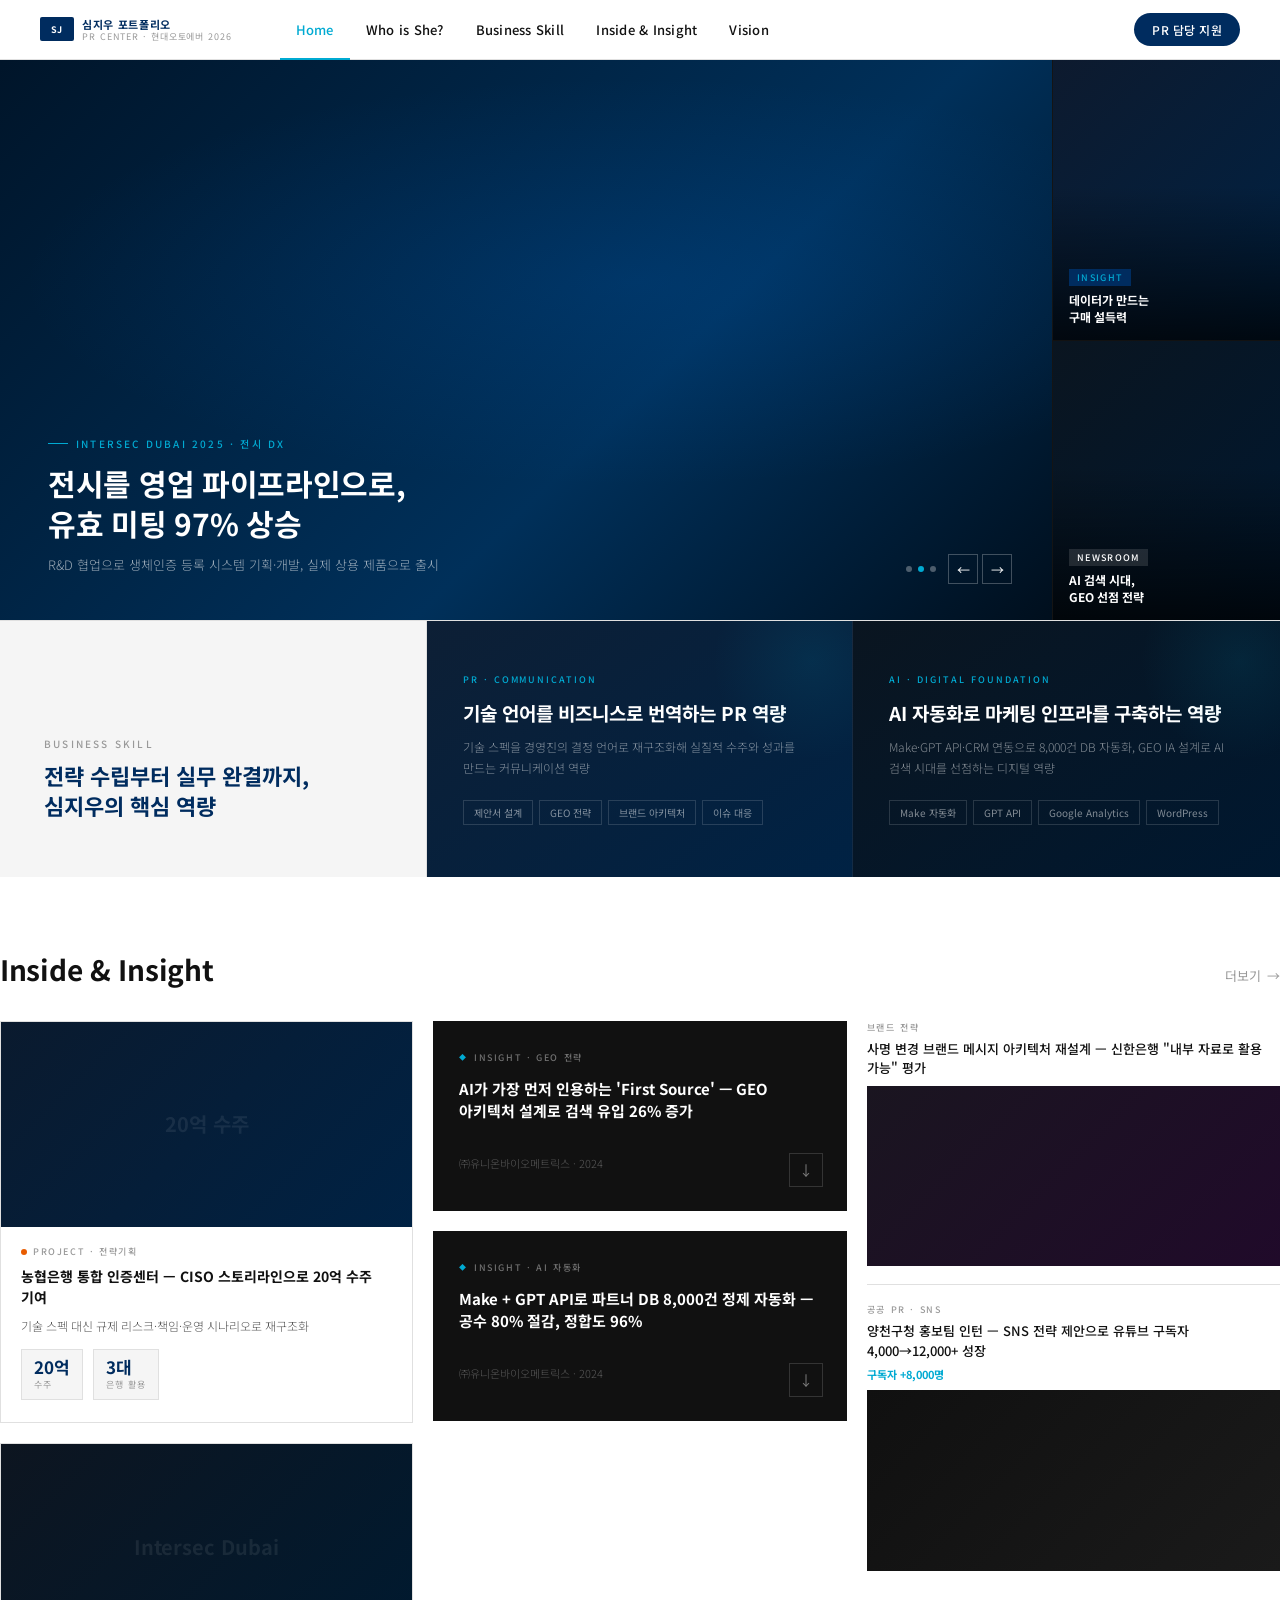
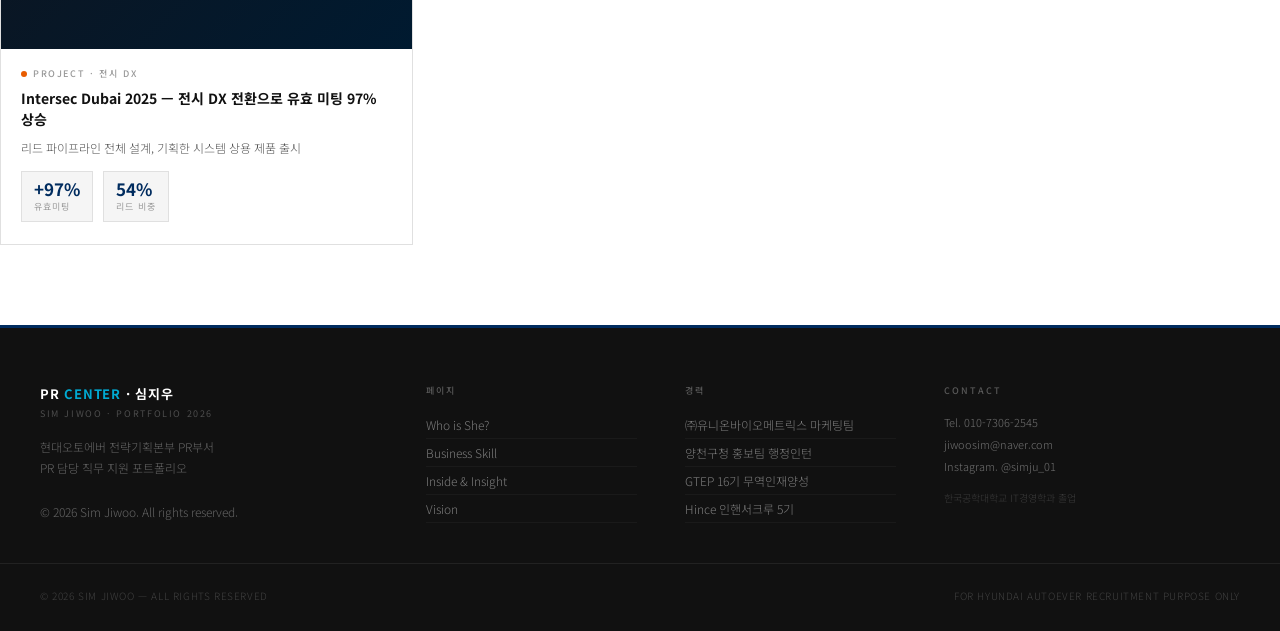
==== index.html @ a20c5352 "Add files via upload" ====
<!DOCTYPE html>
<html lang="ko">
<head>
<meta charset="UTF-8">
<meta name="viewport" content="width=device-width, initial-scale=1.0">
<title>심지우 · PR CENTER · 현대오토에버 2026</title>
<link href="https://fonts.googleapis.com/css2?family=Noto+Sans+KR:wght@300;400;500;700&display=swap" rel="stylesheet">
<link rel="stylesheet" href="css/style.css">
<link rel="stylesheet" href="css/home.css">
<link rel="stylesheet" href="css/insight.css">
<link rel="stylesheet" href="css/pages.css">
</head>
<body>

<!-- ═══════════ GNB ═══════════ -->
<header class="gnb">
  <div class="gnb-wrap">
    <div class="gnb-logo" onclick="showPage('home')">
      <div class="gnb-logo-icon"><span>SJ</span></div>
      <div class="gnb-logo-text">심지우 포트폴리오 <small>PR CENTER · 현대오토에버 2026</small></div>
    </div>
    <ul class="gnb-menu">
      <li><a href="#" id="nav-home"    onclick="showPage('home');return false;"    class="active">Home</a></li>
      <li><a href="#" id="nav-who"     onclick="showPage('who');return false;"              >Who is She?</a></li>
      <li><a href="#" id="nav-skill"   onclick="showPage('skill');return false;"            >Business Skill</a></li>
      <li><a href="#" id="nav-insight" onclick="showPage('insight');return false;"          >Inside &amp; Insight</a></li>
      <li><a href="#" id="nav-vision"  onclick="showPage('vision');return false;"           >Vision</a></li>
    </ul>
    <div class="gnb-right">
      <span class="gnb-cta">PR 담당 지원</span>
    </div>
  </div>
</header>


<!-- ═══════════════════════════════════════════
     HOME PAGE
═══════════════════════════════════════════ -->
<div id="page-home" class="page active">

  <!-- 히어로 KV -->
  <div class="hero-grid">
    <!-- 슬라이드 -->
    <div class="hero-main">
      <div class="hero-slide active" id="slide-0">
        <div class="hs-bg hs-bg-1"></div>
        <div class="hs-content">
          <p class="hs-tag">Featured · 농협은행 20억 수주</p>
          <h2 class="hs-title">기술을 'CISO 리스크'로<br>번역해 20억 수주를 이끌다</h2>
          <p class="hs-desc">규제 리스크 → 책임 주체 → 운영 시나리오 → 통합 아키텍처. 3개사 경쟁 PT에서 최종 선정</p>
        </div>
      </div>
      <div class="hero-slide" id="slide-1">
        <div class="hs-bg hs-bg-2"></div>
        <div class="hs-content">
          <p class="hs-tag">Intersec Dubai 2025 · 전시 DX</p>
          <h2 class="hs-title">전시를 영업 파이프라인으로,<br>유효 미팅 97% 상승</h2>
          <p class="hs-desc">R&amp;D 협업으로 생체인증 등록 시스템 기획·개발, 실제 상용 제품으로 출시</p>
        </div>
      </div>
      <div class="hero-slide" id="slide-2">
        <div class="hs-bg hs-bg-3"></div>
        <div class="hs-content">
          <p class="hs-tag">GEO 전략 · AI 검색 최적화</p>
          <h2 class="hs-title">AI가 가장 먼저 인용하는<br>콘텐츠 전략가</h2>
          <p class="hs-desc">GEO 선제 도입으로 검색 유입 26%↑, GPT·Gemini·Google AI에서 우선 인용 기반 확보</p>
        </div>
      </div>
      <div class="hs-nav">
        <div class="hs-dots">
          <div class="hs-dot on"  onclick="goSlide(0)"></div>
          <div class="hs-dot"     onclick="goSlide(1)"></div>
          <div class="hs-dot"     onclick="goSlide(2)"></div>
        </div>
        <div class="hs-arrows">
          <div class="hs-arr" onclick="prevSlide()">&#8592;</div>
          <div class="hs-arr" onclick="nextSlide()">&#8594;</div>
        </div>
      </div>
    </div>
    <!-- 우측 썸네일 -->
    <div class="hero-side">
      <div class="hs-thumb" onclick="showPage('insight')">
        <div class="hs-thumb-bg thumb-bg-1"></div>
        <div class="hs-thumb-overlay"></div>
        <div class="hs-thumb-content">
          <span class="hs-thumb-badge insight">INSIGHT</span>
          <p class="hs-thumb-title">데이터가 만드는<br>구매 설득력</p>
        </div>
      </div>
      <div class="hs-thumb" onclick="showPage('insight')">
        <div class="hs-thumb-bg thumb-bg-2"></div>
        <div class="hs-thumb-overlay"></div>
        <div class="hs-thumb-content">
          <span class="hs-thumb-badge news">NEWSROOM</span>
          <p class="hs-thumb-title">AI 검색 시대,<br>GEO 선점 전략</p>
        </div>
      </div>
    </div>
  </div>

  <!-- Business Skill 카드 -->
  <div class="biz-section reveal">
    <div class="biz-empty">
      <p class="biz-empty-label">Business Skill</p>
      <h3 class="biz-empty-title">전략 수립부터 실무 완결까지,<br>심지우의 핵심 역량</h3>
    </div>
    <div class="biz-card biz-card-1" onclick="showPage('skill')">
      <p class="biz-card-badge">PR · Communication</p>
      <h3 class="biz-card-title">기술 언어를 비즈니스로 번역하는 PR 역량</h3>
      <p class="biz-card-desc">기술 스펙을 경영진의 결정 언어로 재구조화해 실질적 수주와 성과를 만드는 커뮤니케이션 역량</p>
      <div class="biz-tags">
        <span class="biz-tag">제안서 설계</span>
        <span class="biz-tag">GEO 전략</span>
        <span class="biz-tag">브랜드 아키텍처</span>
        <span class="biz-tag">이슈 대응</span>
      </div>
    </div>
    <div class="biz-card biz-card-2" onclick="showPage('skill')">
      <p class="biz-card-badge">AI · Digital Foundation</p>
      <h3 class="biz-card-title">AI 자동화로 마케팅 인프라를 구축하는 역량</h3>
      <p class="biz-card-desc">Make·GPT API·CRM 연동으로 8,000건 DB 자동화, GEO IA 설계로 AI 검색 시대를 선점하는 디지털 역량</p>
      <div class="biz-tags">
        <span class="biz-tag">Make 자동화</span>
        <span class="biz-tag">GPT API</span>
        <span class="biz-tag">Google Analytics</span>
        <span class="biz-tag">WordPress</span>
      </div>
    </div>
  </div>

  <!-- Inside & Insight 미리보기 -->
  <div class="home-insight inner">
    <div class="home-insight-hd reveal">
      <h2 class="home-insight-title">Inside &amp; Insight</h2>
      <span class="home-insight-more" onclick="showPage('insight')">더보기</span>
    </div>
    <div class="home-ig-grid reveal">
      <div class="ig-col">
        <div class="ig-card" onclick="showPage('insight')">
          <div class="ig-card-thumb"><div class="ig-thumb-bg thumb-20b"><div class="ig-thumb-inner"><span class="ig-thumb-label">20억 수주</span></div></div></div>
          <div class="ig-card-body">
            <p class="ig-badge"><span class="ig-badge-dot project"></span>Project · 전략기획</p>
            <h3 class="ig-title">농협은행 통합 인증센터 — CISO 스토리라인으로 20억 수주 기여</h3>
            <p class="ig-desc">기술 스펙 대신 규제 리스크·책임·운영 시나리오로 재구조화</p>
            <div class="ig-result">
              <div class="ig-result-item"><div class="ig-result-num">20억</div><div class="ig-result-label">수주</div></div>
              <div class="ig-result-item"><div class="ig-result-num">3대</div><div class="ig-result-label">은행 활용</div></div>
            </div>
          </div>
        </div>
        <div class="ig-card" onclick="showPage('insight')">
          <div class="ig-card-thumb"><div class="ig-thumb-bg thumb-intersec"><div class="ig-thumb-inner"><span class="ig-thumb-label">Intersec Dubai</span></div></div></div>
          <div class="ig-card-body">
            <p class="ig-badge"><span class="ig-badge-dot project"></span>Project · 전시 DX</p>
            <h3 class="ig-title">Intersec Dubai 2025 — 전시 DX 전환으로 유효 미팅 97% 상승</h3>
            <p class="ig-desc">리드 파이프라인 전체 설계, 기획한 시스템 상용 제품 출시</p>
            <div class="ig-result">
              <div class="ig-result-item"><div class="ig-result-num">+97%</div><div class="ig-result-label">유효미팅</div></div>
              <div class="ig-result-item"><div class="ig-result-num">54%</div><div class="ig-result-label">리드 비중</div></div>
            </div>
          </div>
        </div>
      </div>
      <div class="ig-col">
        <div class="ig-dark-card" onclick="showPage('insight')">
          <div class="ig-dark-badge">Insight · GEO 전략</div>
          <h3 class="ig-dark-title">AI가 가장 먼저 인용하는 'First Source' — GEO 아키텍처 설계로 검색 유입 26% 증가</h3>
          <p class="ig-dark-meta">㈜유니온바이오메트릭스 · 2024</p>
          <div class="ig-dark-arrow">↓</div>
        </div>
        <div class="ig-dark-card" onclick="showPage('insight')">
          <div class="ig-dark-badge">Insight · AI 자동화</div>
          <h3 class="ig-dark-title">Make + GPT API로 파트너 DB 8,000건 정제 자동화 — 공수 80% 절감, 정합도 96%</h3>
          <p class="ig-dark-meta">㈜유니온바이오메트릭스 · 2024</p>
          <div class="ig-dark-arrow">↓</div>
        </div>
      </div>
      <div>
        <div class="ig-news-list">
          <div class="ig-news-item" onclick="showPage('insight')">
            <p class="ig-news-badge">브랜드 전략</p>
            <h3 class="ig-news-title">사명 변경 브랜드 메시지 아키텍처 재설계 — 신한은행 "내부 자료로 활용 가능" 평가</h3>
            <div class="ig-news-img"><div class="ig-news-img-bg thumb-brand" style="height:100%;"></div></div>
          </div>
          <div class="ig-news-item" onclick="showPage('insight')">
            <p class="ig-news-badge">공공 PR · SNS</p>
            <h3 class="ig-news-title">양천구청 홍보팀 인턴 — SNS 전략 제안으로 유튜브 구독자 4,000→12,000+ 성장</h3>
            <p class="news-stat">구독자 +8,000명</p>
            <div class="ig-news-img"><div class="ig-news-img-bg news-thumb-dark" style="height:100%;"></div></div>
          </div>
        </div>
      </div>
    </div>
  </div>

  <!-- Footer -->
  <footer class="footer">
    <div class="footer-grid">
      <div>
        <div class="ft-logo">PR <span>CENTER</span> · 심지우</div>
        <div class="ft-sub">Sim Jiwoo · Portfolio 2026</div>
        <div class="ft-desc">현대오토에버 전략기획본부 PR부서<br>PR 담당 직무 지원 포트폴리오<br><br>© 2026 Sim Jiwoo. All rights reserved.</div>
      </div>
      <div>
        <p class="ft-col-title">페이지</p>
        <a class="ft-link" href="#" onclick="showPage('who');return false;">Who is She?</a>
        <a class="ft-link" href="#" onclick="showPage('skill');return false;">Business Skill</a>
        <a class="ft-link" href="#" onclick="showPage('insight');return false;">Inside &amp; Insight</a>
        <a class="ft-link" href="#" onclick="showPage('vision');return false;">Vision</a>
      </div>
      <div>
        <p class="ft-col-title">경력</p>
        <span class="ft-link">㈜유니온바이오메트릭스 마케팅팀</span>
        <span class="ft-link">양천구청 홍보팀 행정인턴</span>
        <span class="ft-link">GTEP 16기 무역인재양성</span>
        <span class="ft-link">Hince 인핸서크루 5기</span>
      </div>
      <div>
        <p class="ft-col-title">Contact</p>
        <div class="ft-contact-row">Tel. 010-7306-2545</div>
        <div class="ft-contact-row">jiwoosim@naver.com</div>
        <div class="ft-contact-row">Instagram. @simju_01</div>
        <div class="ft-contact-row" style="margin-top:10px; color:rgba(255,255,255,.18); font-size:10px;">한국공학대학교 IT경영학과 졸업</div>
      </div>
    </div>
    <div class="footer-copy">
      <span>© 2026 SIM JIWOO — ALL RIGHTS RESERVED</span>
      <span>FOR HYUNDAI AUTOEVER RECRUITMENT PURPOSE ONLY</span>
    </div>
  </footer>
</div><!-- /page-home -->


<!-- ═══════════════════════════════════════════
     WHO IS SHE?
═══════════════════════════════════════════ -->
<div id="page-who" class="page">
  <div class="who-hero">
    <div class="who-hero-inner">
      <div class="reveal">
        <p class="who-label">Who is She?</p>
        <h1 class="who-title">기술을 <em>신뢰</em>로,<br>신뢰를 <em>성과</em>로.</h1>
        <p class="who-desc">기술을 '비즈니스'로 번역하는 전략형 B2B 마케터. 농협은행 통합 인증센터 20억 수주에 기여하고, GEO 전략으로 AI 검색 유입을 26% 끌어올린 심지우입니다.</p>
        <div class="who-stats">
          <div class="who-stat"><div class="who-stat-num">20<sub>억</sub></div><div class="who-stat-label">수주 기여</div></div>
          <div class="who-stat"><div class="who-stat-num">97<sub>%</sub></div><div class="who-stat-label">유효미팅 증가</div></div>
          <div class="who-stat"><div class="who-stat-num">26<sub>%</sub></div><div class="who-stat-label">AI 검색유입</div></div>
          <div class="who-stat"><div class="who-stat-num">2<sub>년+</sub></div><div class="who-stat-label">B2B 실무</div></div>
        </div>
      </div>
      <div class="reveal reveal-d2">
        <div class="who-profile">
          <div class="who-profile-head">Contact &amp; Profile</div>
          <div class="who-profile-row"><span class="who-profile-key">이름</span><span class="who-profile-val">심지우 Sim Jiwoo<small>2001.06.27</small></span></div>
          <div class="who-profile-row"><span class="who-profile-key">Email</span><span class="who-profile-val">jiwoosim@naver.com</span></div>
          <div class="who-profile-row"><span class="who-profile-key">Phone</span><span class="who-profile-val">010-7306-2545</span></div>
          <div class="who-profile-row"><span class="who-profile-key">Location</span><span class="who-profile-val">서울 송파구</span></div>
          <div class="who-profile-row"><span class="who-profile-key">학력</span><span class="who-profile-val">한국공학대학교 IT경영학과<small>복수전공 이커머스 · 2024.02 졸업</small></span></div>
          <div class="who-profile-row"><span class="who-profile-key">경력</span><span class="who-profile-val">㈜유니온바이오메트릭스 마케팅팀<small>2023.09 ~ 현재 · 총 2년 2개월</small></span></div>
          <div class="who-profile-row"><span class="who-profile-key">어학</span><span class="who-profile-val">OPic IH (영어)</span></div>
          <div class="who-profile-row"><span class="who-profile-key">SNS</span><span class="who-profile-val">Instagram @simju_01</span></div>
        </div>
      </div>
    </div>
  </div>
  <div class="who-body">
    <div class="who-body-grid">
      <div class="reveal">
        <p class="who-section-label">지원 동기</p>
        <h2 class="who-section-title">20억 수주를 이끈 기술 번역가,<br>현대오토에버의 기술 신뢰를 설계하겠습니다</h2>
        <blockquote class="who-quote">"PR은 단순히 정보를 알리는 창구를 넘어, 데이터와 사실을 전략적으로 배열해 의사결정의 확신을 만드는 역할입니다."</blockquote>
        <p class="who-section-body">현대오토에버는 IT 서비스 기업을 넘어 SDV 전환과 '피지컬 AI' 시대를 주도하는 모빌리티 소프트웨어의 중추입니다. 저는 보안·SI 분야에서 기술을 경영진의 언어로 재구조화해 실질적 수주와 성장을 만들어왔습니다.</p>
        <p class="who-section-body">농협은행 통합 인증센터 제안 시 기술 스펙 나열 대신 'CISO 책임 하 통합 거버넌스' 관점으로 스토리라인을 재설계해 20억 원 규모 수주에 기여한 경험을 바탕으로, 현대오토에버의 기술 가치를 시장의 신뢰로 연결하는 PR 담당자가 되겠습니다.</p>
      </div>
      <div class="reveal reveal-d2">
        <p class="who-section-label">핵심 역량 · 성장 스토리</p>
        <h2 class="who-section-title">문제 발견과 돌파를 통해<br>기술 가치를 증명해 온 성장</h2>
        <p class="who-section-body">저의 성장 과정은 주어진 역할에 머무르기보다, 기술이 제대로 평가받지 못하는 구조적 문제를 발견하고 이를 비즈니스 성과로 전환해 온 과정이었습니다.</p>
        <p class="who-section-body">세계 최대 보안 전시회 Intersec Dubai 2025에서 "장비가 아닌 엔드투엔드 보안 운영 경험을 보여줘야 한다"는 문제의식으로 전시 기획 총괄을 자원했습니다. 방문객 등록→체험→상담→사후 마케팅이 하나로 연결되는 구조를 기획하며, 기획한 시스템이 실제 제품으로 출시되는 경험을 했습니다.</p>
        <p class="who-section-body">마케팅 메시지를 설계할 때도 기능 요약에 머무르지 않고, 제도적 배경·리스크 구조·기술 원리까지 파고들어 설득 가능한 스토리를 만드는 '과몰입형 워커홀릭'입니다.</p>
      </div>
    </div>
  </div>
  <footer class="footer">
    <div class="footer-grid">
      <div><div class="ft-logo">PR <span>CENTER</span> · 심지우</div><div class="ft-sub">Sim Jiwoo · 2026</div><div class="ft-desc">© 2026 Sim Jiwoo. All rights reserved.</div></div>
      <div><p class="ft-col-title">페이지</p><a class="ft-link" href="#" onclick="showPage('home');return false;">Home</a><a class="ft-link" href="#" onclick="showPage('skill');return false;">Business Skill</a><a class="ft-link" href="#" onclick="showPage('insight');return false;">Inside &amp; Insight</a><a class="ft-link" href="#" onclick="showPage('vision');return false;">Vision</a></div>
      <div><p class="ft-col-title">Contact</p><span class="ft-link">jiwoosim@naver.com</span><span class="ft-link">010-7306-2545</span></div>
      <div><p class="ft-col-title">Apply</p><div class="ft-contact-row">현대오토에버 전략기획본부 PR부서</div></div>
    </div>
    <div class="footer-copy"><span>© 2026 SIM JIWOO</span><span>FOR HYUNDAI AUTOEVER RECRUITMENT ONLY</span></div>
  </footer>
</div>


<!-- ═══════════════════════════════════════════
     BUSINESS SKILL
═══════════════════════════════════════════ -->
<div id="page-skill" class="page">
  <div class="skill-page">
    <div class="skill-page-hd reveal">
      <p class="sec-label">Business Skill</p>
      <h1 class="sec-title">전략 수립부터 실무 완결까지<br>심지우의 핵심 역량</h1>
      <p class="sec-desc">기술을 비즈니스로 번역하고, AI로 인프라를 자동화하며, 데이터로 성과를 증명합니다.</p>
    </div>
    <div class="skill-cards reveal">
      <div class="skill-card">
        <div class="sc-num">01</div>
        <p class="sc-label">Strategic Communication</p>
        <h3 class="sc-title">기술 언어를<br>비즈니스로 번역하는 역량</h3>
        <p class="sc-body">기술 스펙 나열이 아닌, 고객의 리스크·책임·운영 언어로 재구조화해 의사결정자의 확신을 끌어내는 역량. 농협은행 CISO 거버넌스 스토리라인 설계로 20억 수주 기여.</p>
        <div class="sc-tags"><span class="sc-tag">제안서 설계</span><span class="sc-tag">스토리라인</span><span class="sc-tag">B2B 리스크 커뮤니케이션</span></div>
      </div>
      <div class="skill-card">
        <div class="sc-num">02</div>
        <p class="sc-label">GEO · Digital PR</p>
        <h3 class="sc-title">AI 검색 시대를<br>선점하는 GEO 전략 역량</h3>
        <p class="sc-body">생성형 AI 검색 환경 전환에 주목해 GEO 전략 선제 도입. IA 설계·콘텐츠 퍼널 운영으로 GPT·Gemini에서 자사 솔루션 우선 인용 기반 확보. GA4 검색 유입 26%↑.</p>
        <div class="sc-tags"><span class="sc-tag">GEO 전략</span><span class="sc-tag">IA 설계</span><span class="sc-tag">콘텐츠 퍼널</span><span class="sc-tag">WordPress</span></div>
      </div>
      <div class="skill-card">
        <div class="sc-num">03</div>
        <p class="sc-label">Brand Architecture</p>
        <h3 class="sc-title">브랜드 메시지<br>아키텍처 설계 역량</h3>
        <p class="sc-body">사명 변경 시 '제품 공급자'에서 '통합 보안 플랫폼 기업'으로 브랜드 재정의. 영업·전시·파트너·온보딩 공통 메시지 템플릿 표준화. 신한은행 "내부 설명 자료로 활용 가능" 평가.</p>
        <div class="sc-tags"><span class="sc-tag">브랜드 아키텍처</span><span class="sc-tag">포지셔닝</span><span class="sc-tag">메시지 표준화</span></div>
      </div>
      <div class="skill-card">
        <div class="sc-num">04</div>
        <p class="sc-label">AI · Marketing Automation</p>
        <h3 class="sc-title">AI 자동화로<br>마케팅 인프라를 구축하는 역량</h3>
        <p class="sc-body">Make + ChatGPT API + CRM 연동 파이프라인 구축. 8,000건 파트너 DB를 7단계 자동화 로직으로 정제해 공수 80% 절감, 데이터 정합도 96% 달성.</p>
        <div class="sc-tags"><span class="sc-tag">Make 자동화</span><span class="sc-tag">GPT API</span><span class="sc-tag">CRM 연동</span></div>
      </div>
    </div>
    <div class="skill-bars-section reveal">
      <div>
        <div class="sb-group">
          <p class="sb-group-title">PR · Communication Skills</p>
          <div class="sb-row"><span class="sb-name">기술 언어 → 비즈니스 번역</span><div class="sb-bar-wrap"><div class="sb-bar" style="width:95%"></div></div><span class="sb-lvl">●●●</span></div>
          <div class="sb-row"><span class="sb-name">제안서·스토리라인 설계</span><div class="sb-bar-wrap"><div class="sb-bar" style="width:93%"></div></div><span class="sb-lvl">●●●</span></div>
          <div class="sb-row"><span class="sb-name">GEO / 디지털 PR 전략</span><div class="sb-bar-wrap"><div class="sb-bar" style="width:90%"></div></div><span class="sb-lvl">●●●</span></div>
          <div class="sb-row"><span class="sb-name">브랜드 메시지 아키텍처</span><div class="sb-bar-wrap"><div class="sb-bar" style="width:88%"></div></div><span class="sb-lvl">●●●</span></div>
          <div class="sb-row"><span class="sb-name">전시 기획 / DX 설계</span><div class="sb-bar-wrap"><div class="sb-bar" style="width:85%"></div></div><span class="sb-lvl">●●●</span></div>
          <div class="sb-row"><span class="sb-name">이슈 모니터링·리포팅</span><div class="sb-bar-wrap"><div class="sb-bar" style="width:87%"></div></div><span class="sb-lvl">●●●</span></div>
          <div class="sb-row"><span class="sb-name">영문 커뮤니케이션 (OPic IH)</span><div class="sb-bar-wrap"><div class="sb-bar" style="width:75%"></div></div><span class="sb-lvl">IH</span></div>
        </div>
        <div class="sb-group">
          <p class="sb-group-title">AI & Digital Tools</p>
          <div class="sb-row"><span class="sb-name">생성형 AI (GPT·Gemini)</span><div class="sb-bar-wrap"><div class="sb-bar" style="width:95%"></div></div><span class="sb-lvl">실무</span></div>
          <div class="sb-row"><span class="sb-name">Make 자동화 파이프라인</span><div class="sb-bar-wrap"><div class="sb-bar" style="width:80%"></div></div><span class="sb-lvl">실무</span></div>
          <div class="sb-row"><span class="sb-name">Google Analytics (GAIQ)</span><div class="sb-bar-wrap"><div class="sb-bar" style="width:82%"></div></div><span class="sb-lvl">자격증</span></div>
        </div>
      </div>
      <div>
        <div class="sb-group">
          <p class="sb-group-title">Tools & Platforms</p>
          <div class="tools-grid">
            <span class="tool-tag hl">ChatGPT / Gemini</span><span class="tool-tag hl">Google Analytics</span><span class="tool-tag hl">Make</span><span class="tool-tag">WordPress</span><span class="tool-tag">Adobe Ps/Ai/Pr</span><span class="tool-tag">Figma</span><span class="tool-tag">MS PowerPoint</span><span class="tool-tag">HTML5 / JS</span><span class="tool-tag">Capcut</span><span class="tool-tag">MySQL</span><span class="tool-tag">Photoroom</span><span class="tool-tag">LinkedIn</span>
          </div>
        </div>
        <div class="sb-group" style="margin-top:28px;">
          <p class="sb-group-title">Certificate & Education</p>
          <div class="cert-list-light">
            <div class="cert-row-light"><span class="cert-idx">01</span><span class="cert-nm">GAIQ — Google Analytics Individual Qualification</span><span class="cert-yr">2025.12</span></div>
            <div class="cert-row-light"><span class="cert-idx">02</span><span class="cert-nm">OPic IH (영어)</span><span class="cert-yr">2025.12</span></div>
            <div class="cert-row-light"><span class="cert-idx">03</span><span class="cert-nm">한국공학대학교 IT경영학과 학사</span><span class="cert-yr">2024.02</span></div>
            <div class="cert-row-light"><span class="cert-idx">04</span><span class="cert-nm">GTEP 16기 무역인재양성 수료</span><span class="cert-yr">2022-23</span></div>
            <div class="cert-row-light"><span class="cert-idx">05</span><span class="cert-nm">Hince 인핸서크루 5기 공식 서포터즈</span><span class="cert-yr">2026~</span></div>
            <div class="cert-row-light"><span class="cert-idx">06</span><span class="cert-nm">2종 보통 운전면허</span><span class="cert-yr">2023</span></div>
          </div>
        </div>
      </div>
    </div>
  </div>
  <footer class="footer">
    <div class="footer-grid">
      <div><div class="ft-logo">PR <span>CENTER</span> · 심지우</div><div class="ft-sub">Sim Jiwoo · 2026</div><div class="ft-desc">© 2026 Sim Jiwoo. All rights reserved.</div></div>
      <div><p class="ft-col-title">페이지</p><a class="ft-link" href="#" onclick="showPage('home');return false;">Home</a><a class="ft-link" href="#" onclick="showPage('who');return false;">Who is She?</a><a class="ft-link" href="#" onclick="showPage('insight');return false;">Inside &amp; Insight</a><a class="ft-link" href="#" onclick="showPage('vision');return false;">Vision</a></div>
      <div><p class="ft-col-title">Contact</p><span class="ft-link">jiwoosim@naver.com</span><span class="ft-link">010-7306-2545</span></div>
      <div><p class="ft-col-title">Apply</p><div class="ft-contact-row">현대오토에버 전략기획본부 PR부서</div></div>
    </div>
    <div class="footer-copy"><span>© 2026 SIM JIWOO</span><span>FOR HYUNDAI AUTOEVER RECRUITMENT ONLY</span></div>
  </footer>
</div>


<!-- ═══════════════════════════════════════════
     INSIDE & INSIGHT — PR 센터 스타일
═══════════════════════════════════════════ -->
<div id="page-insight" class="page">
  <!-- PR 센터 히어로 (첨부 이미지와 동일) -->
  <div class="pr-hero">
    <div class="pr-hero-inner">
      <h1 class="pr-hero-title">Inside &amp; Insight</h1>
    </div>
  </div>

  <!-- 탭 네비게이션 (뉴스/블로그/뉴스레터구독/인사이트 구조) -->
  <div class="pr-tabs">
    <div class="pr-tabs-inner">
      <div class="pr-tab active"    id="pr-tab-전체"   onclick="switchInsightTab('전체')">전체</div>
      <div class="pr-tab"           id="pr-tab-수주"   onclick="switchInsightTab('수주')">수주·제안</div>
      <div class="pr-tab"           id="pr-tab-전시"   onclick="switchInsightTab('전시')">전시·DX</div>
      <div class="pr-tab"           id="pr-tab-디지털" onclick="switchInsightTab('디지털')">디지털PR·GEO</div>
      <div class="pr-tab"           id="pr-tab-자동화" onclick="switchInsightTab('자동화')">AI·자동화</div>
      <div class="pr-tab"           id="pr-tab-브랜드" onclick="switchInsightTab('브랜드')">브랜드</div>
    </div>
  </div>

  <!-- 필터 바 -->
  <div class="pr-filter">
    <p class="pr-filter-count" id="pr-count">총 <strong>6</strong>건</p>
    <div class="pr-filter-right">
      <select class="pr-filter-select">
        <option>카테고리</option>
        <option>수주·제안</option>
        <option>전시·DX</option>
        <option>디지털PR</option>
        <option>AI·자동화</option>
      </select>
      <div class="pr-search-wrap">
        <input class="pr-search-input" id="pr-search-input" type="text" placeholder="검색어 입력" oninput="searchCards()">
        <button class="pr-search-btn">🔍</button>
      </div>
    </div>
  </div>

  <!-- 카드 그리드 (PR 센터 이미지와 동일한 3열 구조) -->
  <div class="pr-card-grid">

    <!-- 01 농협은행 20억 -->
    <div class="pr-card" data-category="수주">
      <div class="pr-card-img">
        <div class="pr-card-img-bg pc-bg-1">
          <div class="pr-card-img-inner">
            <span class="pc-img-badge">수주·제안</span>
            <span class="pc-img-title">농협은행<br>통합 인증센터</span>
          </div>
        </div>
      </div>
      <div class="pr-card-body">
        <p class="pr-card-tag"><span class="pr-card-tag-dot"></span>전략기획 · 제안서 설계</p>
        <h3 class="pr-card-title">농협은행 통합 인증센터 20억 수주 기여 — CISO 거버넌스 스토리라인 재설계</h3>
        <p class="pr-card-date">2024.09</p>
        <div class="pr-card-result">
          <div class="pr-card-result-item"><div class="pcr-num">20억</div><div class="pcr-label">수주</div></div>
          <div class="pr-card-result-item"><div class="pcr-num">3대</div><div class="pcr-label">은행 활용</div></div>
        </div>
      </div>
    </div>

    <!-- 02 Intersec Dubai -->
    <div class="pr-card" data-category="전시">
      <div class="pr-card-img">
        <div class="pr-card-img-bg pc-bg-2">
          <div class="pr-card-img-inner">
            <span class="pc-img-badge">전시·DX</span>
            <span class="pc-img-title">Intersec<br>Dubai 2025</span>
          </div>
        </div>
      </div>
      <div class="pr-card-body">
        <p class="pr-card-tag"><span class="pr-card-tag-dot"></span>전시 DX · 리드 파이프라인</p>
        <h3 class="pr-card-title">Intersec Dubai 2025 — DX 전환으로 유효 미팅 97% 상승, 기획 시스템 상용 출시</h3>
        <p class="pr-card-date">2025.01</p>
        <div class="pr-card-result">
          <div class="pr-card-result-item"><div class="pcr-num">+97%</div><div class="pcr-label">유효미팅</div></div>
          <div class="pr-card-result-item"><div class="pcr-num">54%</div><div class="pcr-label">리드 비중</div></div>
        </div>
      </div>
    </div>

    <!-- 03 GEO 전략 -->
    <div class="pr-card" data-category="디지털">
      <div class="pr-card-img">
        <div class="pr-card-img-bg pc-bg-3">
          <div class="pr-card-img-inner">
            <span class="pc-img-badge">디지털PR·GEO</span>
            <span class="pc-img-title">GEO<br>AI 검색 최적화</span>
          </div>
        </div>
      </div>
      <div class="pr-card-body">
        <p class="pr-card-tag"><span class="pr-card-tag-dot"></span>GEO · IA 설계 · 콘텐츠 퍼널</p>
        <h3 class="pr-card-title">GEO 전략 도입 — AI 검색 선점, GA4 검색 유입 26%↑ · MQL 5건 확보</h3>
        <p class="pr-card-date">2024.06</p>
        <div class="pr-card-result">
          <div class="pr-card-result-item"><div class="pcr-num">+26%</div><div class="pcr-label">검색 유입</div></div>
          <div class="pr-card-result-item"><div class="pcr-num">5건</div><div class="pcr-label">MQL</div></div>
        </div>
      </div>
    </div>

    <!-- 04 DB 자동화 -->
    <div class="pr-card" data-category="자동화">
      <div class="pr-card-img">
        <div class="pr-card-img-bg pc-bg-4">
          <div class="pr-card-img-inner">
            <span class="pc-img-badge">AI·자동화</span>
            <span class="pc-img-title">Make +<br>GPT API</span>
          </div>
        </div>
      </div>
      <div class="pr-card-body">
        <p class="pr-card-tag"><span class="pr-card-tag-dot"></span>AI 자동화 · CRM 파이프라인</p>
        <h3 class="pr-card-title">파트너 DB 8,000건 AI 정제 자동화 — 공수 80% 절감, 데이터 정합도 96%</h3>
        <p class="pr-card-date">2024.04</p>
        <div class="pr-card-result">
          <div class="pr-card-result-item"><div class="pcr-num">80%</div><div class="pcr-label">공수 절감</div></div>
          <div class="pr-card-result-item"><div class="pcr-num">96%</div><div class="pcr-label">정합도</div></div>
        </div>
      </div>
    </div>

    <!-- 05 브랜드 아키텍처 -->
    <div class="pr-card" data-category="브랜드">
      <div class="pr-card-img">
        <div class="pr-card-img-bg pc-bg-5">
          <div class="pr-card-img-inner">
            <span class="pc-img-badge">브랜드</span>
            <span class="pc-img-title">브랜드 메시지<br>아키텍처</span>
          </div>
        </div>
      </div>
      <div class="pr-card-body">
        <p class="pr-card-tag"><span class="pr-card-tag-dot"></span>브랜드 전략 · 메시지 표준화</p>
        <h3 class="pr-card-title">사명 변경 기반 브랜드 메시지 아키텍처 재설계 — 신한은행 "내부 자료로 활용 가능" 평가</h3>
        <p class="pr-card-date">2024.03</p>
        <div class="pr-card-result">
          <div class="pr-card-result-item"><div class="pcr-num">↓70%</div><div class="pcr-label">설명 시간</div></div>
        </div>
      </div>
    </div>

    <!-- 06 양천구청 -->
    <div class="pr-card" data-category="브랜드">
      <div class="pr-card-img">
        <div class="pr-card-img-bg pc-bg-6">
          <div class="pr-card-img-inner">
            <span class="pc-img-badge">공공 PR</span>
            <span class="pc-img-title">양천구청<br>홍보팀</span>
          </div>
        </div>
      </div>
      <div class="pr-card-body">
        <p class="pr-card-tag"><span class="pr-card-tag-dot"></span>공공 PR · SNS 전략</p>
        <h3 class="pr-card-title">양천구청 홍보팀 인턴 — SNS 전략 제안으로 유튜브 구독자 4,000→12,000+ 성장</h3>
        <p class="pr-card-date">2022.07</p>
        <div class="pr-card-result">
          <div class="pr-card-result-item"><div class="pcr-num">3배↑</div><div class="pcr-label">구독자</div></div>
        </div>
      </div>
    </div>

  </div><!-- /pr-card-grid -->

  <!-- 더보기 버튼 (PR 센터 + 원형 버튼) -->
  <div class="pr-more">
    <button class="pr-more-btn" title="더보기">+</button>
  </div>

  <footer class="footer">
    <div class="footer-grid">
      <div><div class="ft-logo">PR <span>CENTER</span> · 심지우</div><div class="ft-sub">Sim Jiwoo · 2026</div><div class="ft-desc">© 2026 Sim Jiwoo. All rights reserved.</div></div>
      <div><p class="ft-col-title">페이지</p><a class="ft-link" href="#" onclick="showPage('home');return false;">Home</a><a class="ft-link" href="#" onclick="showPage('who');return false;">Who is She?</a><a class="ft-link" href="#" onclick="showPage('skill');return false;">Business Skill</a><a class="ft-link" href="#" onclick="showPage('vision');return false;">Vision</a></div>
      <div><p class="ft-col-title">Contact</p><span class="ft-link">jiwoosim@naver.com</span><span class="ft-link">010-7306-2545</span></div>
      <div><p class="ft-col-title">Apply</p><div class="ft-contact-row">현대오토에버 전략기획본부 PR부서</div></div>
    </div>
    <div class="footer-copy"><span>© 2026 SIM JIWOO</span><span>FOR HYUNDAI AUTOEVER RECRUITMENT ONLY</span></div>
  </footer>
</div>


<!-- ═══════════════════════════════════════════
     VISION
═══════════════════════════════════════════ -->
<div id="page-vision" class="page">
  <div class="vision-page">
    <div class="vp-hd reveal">
      <p class="sec-label">Vision</p>
      <h1 class="sec-title">비전 및 커리어 계획</h1>
    </div>
    <div class="vp-hero reveal">
      <p class="vp-hero-label">Vision Statement</p>
      <h2 class="vp-hero-title">20억 수주를 이끈 기술 번역가,<br>현대오토에버의 기술 신뢰를 설계하겠습니다</h2>
      <p class="vp-hero-body">현대오토에버는 SDV 전환과 '피지컬 AI' 시대를 주도하는 모빌리티 소프트웨어의 중추입니다. 기술을 경영진의 언어로 재구조화해 수주를 견인하고, GEO 전략으로 AI 검색 유입을 끌어올린 경험을 바탕으로, 현대오토에버의 기술 가치를 시장의 신뢰로 연결하는 PR 담당자로서 두 가지 커리어 목표를 달성하겠습니다.</p>
    </div>
    <div class="vp-goals reveal">
      <div class="vp-goal">
        <p class="vp-goal-period">Short-Term Goal · 입사 후 1년</p>
        <h3 class="vp-goal-title">글로벌 모빌리티 이슈를 '쟁점-영향-시사점' 구조로 정리해 경영진 판단을 지원</h3>
        <p class="vp-goal-body">단순 뉴스 클리핑을 넘어 SDV 전환·제조DX·사이버보안 등 현대오토에버 핵심 이슈를 인사이트 체계로 고도화하겠습니다. 유관부서와 협업해 이슈 대응 표준 프로세스를 구축하고, 경영진과 현업이 빠르고 정확하게 판단할 수 있도록 지원하겠습니다.</p>
      </div>
      <div class="vp-goal">
        <p class="vp-goal-period">Long-Term Goal · 3년 후</p>
        <h3 class="vp-goal-title">'One Message, Local Proof' 원칙 아래 글로벌 기술 신뢰 자산 구축</h3>
        <p class="vp-goal-body">현대오토에버의 핵심 기술과 사업 성과를 권역별 규제·시장 관행에 맞는 기술 백서와 사례형 콘텐츠로 자산화하겠습니다. GEO 역량을 더해 글로벌 시장에서 반복적으로 참조되는 신뢰도 높은 정보 자산으로 만들겠습니다.</p>
      </div>
    </div>
  </div>
  <footer class="footer">
    <div class="footer-grid">
      <div><div class="ft-logo">PR <span>CENTER</span> · 심지우</div><div class="ft-sub">Sim Jiwoo · 2026</div><div class="ft-desc">© 2026 Sim Jiwoo. All rights reserved.</div></div>
      <div><p class="ft-col-title">페이지</p><a class="ft-link" href="#" onclick="showPage('home');return false;">Home</a><a class="ft-link" href="#" onclick="showPage('who');return false;">Who is She?</a><a class="ft-link" href="#" onclick="showPage('skill');return false;">Business Skill</a><a class="ft-link" href="#" onclick="showPage('insight');return false;">Inside &amp; Insight</a></div>
      <div><p class="ft-col-title">Contact</p><span class="ft-link">jiwoosim@naver.com</span><span class="ft-link">010-7306-2545</span></div>
      <div><p class="ft-col-title">Apply</p><div class="ft-contact-row">현대오토에버 전략기획본부 PR부서</div></div>
    </div>
    <div class="footer-copy"><span>© 2026 SIM JIWOO</span><span>FOR HYUNDAI AUTOEVER RECRUITMENT ONLY</span></div>
  </footer>
</div>


<script src="js/app.js"></script>
</body>
</html>
---- css/style.css ----
/* ═══════════════════════════════════════════════
   심지우 포트폴리오 — 현대오토에버 디자인 시스템
   css/style.css
═══════════════════════════════════════════════ */

:root {
  --navy:  #002C5F;
  --blue:  #00aad2;
  --white: #ffffff;
  --bg:    #f5f5f5;
  --line:  #e0e0e0;
  --text:  #111111;
  --gray:  #555555;
  --lgray: #999999;
}

*, *::before, *::after { margin: 0; padding: 0; box-sizing: border-box; }
html { scroll-behavior: smooth; font-size: 16px; }
body {
  font-family: 'Noto Sans KR', sans-serif;
  background: var(--white);
  color: var(--text);
  -webkit-font-smoothing: antialiased;
  overflow-x: hidden;
}
a { text-decoration: none; color: inherit; }
button { border: none; background: none; cursor: pointer; font-family: inherit; }
img { display: block; width: 100%; }

/* ─── GNB ─── */
.gnb {
  position: fixed; top: 0; left: 0; right: 0; z-index: 1000;
  background: var(--white);
  border-bottom: 1px solid var(--line);
  height: 60px;
}
.gnb-wrap {
  display: flex; align-items: center;
  max-width: 1440px; margin: 0 auto;
  padding: 0 40px; height: 100%;
}
.gnb-logo {
  display: flex; align-items: center; gap: 8px;
  margin-right: 48px; flex-shrink: 0;
  cursor: pointer;
}
.gnb-logo-icon {
  width: 34px; height: 24px;
  background: var(--navy);
  display: flex; align-items: center; justify-content: center;
  border-radius: 2px;
}
.gnb-logo-icon span { color: #fff; font-size: 9px; font-weight: 700; letter-spacing: .04em; }
.gnb-logo-text { font-size: 11px; font-weight: 700; color: var(--navy); letter-spacing: .06em; line-height: 1.3; }
.gnb-logo-text small { display: block; font-size: 9px; font-weight: 400; color: var(--lgray); letter-spacing: .1em; }

.gnb-menu { display: flex; list-style: none; gap: 0; flex: 1; }
.gnb-menu li a {
  display: block; height: 60px; line-height: 60px;
  padding: 0 16px;
  font-size: 13px; font-weight: 500; color: var(--text);
  letter-spacing: .02em;
  border-bottom: 2px solid transparent;
  transition: color .2s, border-color .2s;
  white-space: nowrap;
}
.gnb-menu li a:hover,
.gnb-menu li a.active { color: var(--blue); border-bottom-color: var(--blue); }

.gnb-right { margin-left: auto; }
.gnb-cta {
  display: inline-block;
  background: var(--navy); color: #fff;
  padding: 8px 18px; border-radius: 20px;
  font-size: 12px; font-weight: 500; letter-spacing: .04em;
}

/* ─── 공통 레이아웃 ─── */
.inner { max-width: 1440px; margin: 0 auto; padding: 0 40px; }
.page { display: none; padding-top: 60px; min-height: 100vh; }
.page.active { display: block; }

/* ─── 섹션 헤더 공통 ─── */
.sec-label {
  font-size: 10px; font-weight: 500; letter-spacing: .22em;
  text-transform: uppercase; color: var(--blue); margin-bottom: 12px;
}
.sec-title {
  font-size: clamp(26px, 3vw, 40px); font-weight: 700;
  color: var(--navy); letter-spacing: -.01em; line-height: 1.25;
}
.sec-title.white { color: #fff; }
.sec-desc { font-size: 14px; font-weight: 300; color: var(--gray); line-height: 1.8; margin-top: 16px; }
.sec-desc.white { color: rgba(255,255,255,.6); }

/* ─── Scroll Reveal ─── */
.reveal { opacity: 0; transform: translateY(24px); transition: opacity .65s ease, transform .65s ease; }
.reveal.in { opacity: 1; transform: translateY(0); }
.reveal-d1 { transition-delay: .1s; }
.reveal-d2 { transition-delay: .2s; }
.reveal-d3 { transition-delay: .3s; }

/* ─── FOOTER ─── */
.footer {
  background: #111;
  padding: 56px 0 28px;
  border-top: 3px solid var(--navy);
}
.footer-grid {
  max-width: 1440px; margin: 0 auto; padding: 0 40px;
  display: grid; grid-template-columns: 1.6fr 1fr 1fr 1.4fr;
  gap: 48px;
  padding-bottom: 40px;
  border-bottom: 1px solid rgba(255,255,255,.07);
  margin-bottom: 24px;
}
.ft-logo { font-size: 13px; font-weight: 700; color: #fff; letter-spacing: .06em; margin-bottom: 4px; }
.ft-logo span { color: var(--blue); }
.ft-sub { font-size: 9px; color: rgba(255,255,255,.25); letter-spacing: .18em; text-transform: uppercase; margin-bottom: 16px; }
.ft-desc { font-size: 12px; font-weight: 300; color: rgba(255,255,255,.35); line-height: 1.8; }
.ft-col-title { font-size: 9px; font-weight: 500; letter-spacing: .22em; text-transform: uppercase; color: rgba(255,255,255,.3); margin-bottom: 14px; }
.ft-link { display: block; font-size: 12px; font-weight: 300; color: rgba(255,255,255,.45); padding: 5px 0; border-bottom: 1px solid rgba(255,255,255,.04); transition: color .2s; }
.ft-link:hover { color: #fff; }
.ft-contact-row { font-size: 11px; font-weight: 300; color: rgba(255,255,255,.4); padding: 3px 0; }
.footer-copy {
  max-width: 1440px; margin: 0 auto; padding: 0 40px;
  display: flex; justify-content: space-between;
  font-size: 10px; font-weight: 300; color: rgba(255,255,255,.2); letter-spacing: .06em;
}
---- css/home.css ----
/* css/home.css — 홈 페이지 스타일 */

/* ─── 히어로 KV ─── */
.hero-grid {
  display: grid;
  grid-template-columns: 1fr 228px;
  height: 560px;
  background: #000;
}
.hero-main { position: relative; overflow: hidden; }
.hero-slide {
  position: absolute; inset: 0;
  opacity: 0; transition: opacity .8s ease;
  display: flex; align-items: flex-end;
}
.hero-slide.active { opacity: 1; }
.hs-bg {
  position: absolute; inset: 0;
  transition: transform 8s ease;
}
.hero-slide.active .hs-bg { transform: scale(1.04); }
.hs-bg-1 {
  background:
    radial-gradient(ellipse 70% 60% at 70% 30%, rgba(0,170,210,.22) 0%, transparent 60%),
    linear-gradient(160deg, #001830 0%, #002C5F 50%, #001020 100%);
}
.hs-bg-1::after {
  content: ''; position: absolute; inset: 0;
  background: url("data:image/svg+xml,%3Csvg width='600' height='400' xmlns='http://www.w3.org/2000/svg'%3E%3Cellipse cx='400' cy='200' rx='220' ry='150' fill='none' stroke='rgba(0,170,210,0.12)' stroke-width='1'/%3E%3Cellipse cx='400' cy='200' rx='150' ry='95' fill='none' stroke='rgba(0,170,210,0.08)' stroke-width='1'/%3E%3C/svg%3E") center/cover;
}
.hs-bg-2 {
  background:
    radial-gradient(ellipse 80% 50% at 60% 40%, rgba(0,100,200,.18) 0%, transparent 70%),
    linear-gradient(135deg, #001428 0%, #00305a 60%, #000d1a 100%);
}
.hs-bg-3 {
  background:
    radial-gradient(ellipse 60% 70% at 50% 50%, rgba(0,150,180,.18) 0%, transparent 65%),
    linear-gradient(150deg, #001020 0%, #002040 55%, #001530 100%);
}
.hs-content {
  position: relative; z-index: 2;
  padding: 0 48px 44px;
}
.hs-tag {
  font-size: 10px; font-weight: 500; letter-spacing: .22em;
  text-transform: uppercase; color: var(--blue);
  margin-bottom: 12px;
  display: flex; align-items: center; gap: 8px;
}
.hs-tag::before { content: ''; width: 20px; height: 1px; background: var(--blue); }
.hs-title {
  font-size: 30px; font-weight: 700; color: #fff;
  line-height: 1.35; letter-spacing: -.01em;
  margin-bottom: 10px; word-break: keep-all;
}
.hs-desc {
  font-size: 13px; font-weight: 300; color: rgba(255,255,255,.6);
  line-height: 1.7; word-break: keep-all; max-width: 420px;
}
.hs-nav {
  position: absolute; right: 40px; bottom: 36px; z-index: 3;
  display: flex; align-items: center; gap: 12px;
}
.hs-dots { display: flex; gap: 6px; }
.hs-dot {
  width: 6px; height: 6px; border-radius: 50%;
  background: rgba(255,255,255,.3); cursor: pointer;
  transition: background .2s;
}
.hs-dot.on { background: var(--blue); }
.hs-arrows { display: flex; gap: 4px; }
.hs-arr {
  width: 30px; height: 30px;
  border: 1px solid rgba(255,255,255,.25);
  display: flex; align-items: center; justify-content: center;
  color: #fff; font-size: 13px; cursor: pointer;
  transition: background .2s;
}
.hs-arr:hover { background: rgba(255,255,255,.1); }

/* 우측 썸네일 */
.hero-side {
  display: flex; flex-direction: column;
  border-left: 1px solid rgba(255,255,255,.08);
}
.hs-thumb {
  flex: 1; position: relative; overflow: hidden; cursor: pointer;
  border-bottom: 1px solid rgba(255,255,255,.07);
}
.hs-thumb:last-child { border-bottom: none; }
.hs-thumb-bg {
  position: absolute; inset: 0;
  transition: transform .4s ease;
}
.hs-thumb:hover .hs-thumb-bg { transform: scale(1.05); }
.thumb-bg-1 { background: linear-gradient(135deg, #0d1a2e 0%, #002244 100%); }
.thumb-bg-2 { background: linear-gradient(135deg, #0a1520 0%, #001830 100%); }
.hs-thumb-overlay {
  position: absolute; inset: 0;
  background: linear-gradient(to top, rgba(0,0,0,.75) 0%, transparent 55%);
}
.hs-thumb-content {
  position: absolute; bottom: 0; left: 0; right: 0;
  padding: 14px 16px; z-index: 2;
}
.hs-thumb-badge {
  font-size: 9px; font-weight: 500; letter-spacing: .15em;
  text-transform: uppercase;
  padding: 2px 8px; margin-bottom: 6px;
  display: inline-block;
}
.hs-thumb-badge.insight { background: var(--navy); color: var(--blue); }
.hs-thumb-badge.news { background: rgba(255,255,255,.12); color: #fff; }
.hs-thumb-title { font-size: 12px; font-weight: 700; color: #fff; line-height: 1.4; word-break: keep-all; }

/* ─── Business Skill 카드 ─── */
.biz-section {
  max-width: 1440px; margin: 0 auto;
  display: grid;
  grid-template-columns: 1fr 1fr 1fr;
  border-top: 1px solid var(--line);
}
.biz-empty {
  background: var(--bg); padding: 56px 44px;
  border-right: 1px solid var(--line);
  display: flex; flex-direction: column; justify-content: flex-end;
}
.biz-empty-label {
  font-size: 10px; font-weight: 500; letter-spacing: .22em;
  text-transform: uppercase; color: var(--lgray); margin-bottom: 10px;
}
.biz-empty-title { font-size: 22px; font-weight: 700; color: var(--navy); line-height: 1.35; word-break: keep-all; }
.biz-card {
  padding: 52px 36px; position: relative; overflow: hidden; cursor: pointer;
  transition: filter .3s;
}
.biz-card:hover { filter: brightness(1.08); }
.biz-card-1 {
  background: linear-gradient(145deg, #0d1f35 0%, #002244 100%);
  border-right: 1px solid rgba(255,255,255,.05);
}
.biz-card-2 { background: linear-gradient(145deg, #0a1520 0%, #001830 100%); }
.biz-card::before {
  content: ''; position: absolute; top: -60px; right: -60px;
  width: 200px; height: 200px; border-radius: 50%;
  background: radial-gradient(circle, rgba(0,170,210,.1) 0%, transparent 70%);
}
.biz-card-badge {
  font-size: 9px; font-weight: 500; letter-spacing: .22em;
  text-transform: uppercase; color: var(--blue); margin-bottom: 14px;
}
.biz-card-title { font-size: 19px; font-weight: 700; color: #fff; margin-bottom: 10px; line-height: 1.35; word-break: keep-all; }
.biz-card-desc { font-size: 12px; font-weight: 300; color: rgba(255,255,255,.5); line-height: 1.75; margin-bottom: 22px; word-break: keep-all; }
.biz-tags { display: flex; flex-wrap: wrap; gap: 6px; }
.biz-tag {
  font-size: 10px; font-weight: 400; color: rgba(255,255,255,.5);
  border: 1px solid rgba(255,255,255,.14); padding: 4px 10px;
  transition: all .2s;
}
.biz-card:hover .biz-tag { border-color: rgba(0,170,210,.4); color: var(--blue); }

/* ─── Home Inside & Insight 미리보기 ─── */
.home-insight { padding: 72px 0 80px; }
.home-insight-hd {
  display: flex; justify-content: space-between; align-items: baseline;
  margin-bottom: 32px;
}
.home-insight-title { font-size: 28px; font-weight: 700; color: var(--text); letter-spacing: -.01em; }
.home-insight-more {
  font-size: 13px; font-weight: 400; color: var(--lgray);
  display: flex; align-items: center; gap: 6px; cursor: pointer;
  transition: color .2s;
}
.home-insight-more:hover { color: var(--navy); }
.home-insight-more::after { content: '→'; }

.home-ig-grid {
  display: grid;
  grid-template-columns: 1fr 1fr 1fr;
  gap: 20px;
}
.ig-col { display: flex; flex-direction: column; gap: 20px; }

/* 일반 카드 */
.ig-card {
  border: 1px solid var(--line); overflow: hidden; cursor: pointer; background: var(--white);
  transition: box-shadow .25s;
}
.ig-card:hover { box-shadow: 0 4px 20px rgba(0,0,0,.1); }
.ig-card-thumb { width: 100%; aspect-ratio: 16/8; overflow: hidden; position: relative; }
.ig-thumb-bg { width: 100%; height: 100%; transition: transform .4s; }
.ig-card:hover .ig-thumb-bg { transform: scale(1.04); }
.ig-thumb-inner { position: absolute; inset: 0; display: flex; align-items: center; justify-content: center; }
.ig-thumb-label { font-size: 20px; font-weight: 700; color: rgba(255,255,255,.08); text-align: center; line-height: 1.2; padding: 0 12px; }
.ig-card-body { padding: 18px 20px 22px; }
.ig-badge { font-size: 9px; font-weight: 500; letter-spacing: .18em; text-transform: uppercase; display: flex; align-items: center; gap: 6px; color: var(--lgray); margin-bottom: 8px; }
.ig-badge-dot { width: 6px; height: 6px; border-radius: 50%; }
.ig-badge-dot.project { background: #e85c00; }
.ig-badge-dot.blog { background: var(--blue); }
.ig-title { font-size: 14px; font-weight: 700; color: var(--text); line-height: 1.5; word-break: keep-all; margin-bottom: 8px; }
.ig-desc { font-size: 12px; font-weight: 300; color: var(--gray); line-height: 1.7; word-break: keep-all; }
.ig-result { display: flex; gap: 10px; margin-top: 12px; }
.ig-result-item { background: var(--bg); padding: 8px 12px; border: 1px solid var(--line); }
.ig-result-num { font-size: 17px; font-weight: 700; color: var(--navy); line-height: 1; }
.ig-result-label { font-size: 9px; font-weight: 400; color: var(--lgray); letter-spacing: .1em; text-transform: uppercase; margin-top: 3px; }

/* 다크 카드 */
.ig-dark-card {
  background: #111; overflow: hidden; cursor: pointer;
  position: relative; padding: 30px 26px 40px;
  display: flex; flex-direction: column; justify-content: space-between;
  min-height: 190px; transition: background .25s;
}
.ig-dark-card:hover { background: #1a1a1a; }
.ig-dark-badge { font-size: 9px; font-weight: 500; letter-spacing: .18em; text-transform: uppercase; color: rgba(255,255,255,.4); display: flex; align-items: center; gap: 6px; margin-bottom: 14px; }
.ig-dark-badge::before { content: '◆'; font-size: 7px; color: var(--blue); }
.ig-dark-title { font-size: 15px; font-weight: 700; color: #fff; line-height: 1.5; word-break: keep-all; flex: 1; }
.ig-dark-meta { font-size: 11px; font-weight: 300; color: rgba(255,255,255,.3); margin-top: 18px; }
.ig-dark-arrow {
  position: absolute; bottom: 24px; right: 24px;
  width: 34px; height: 34px; border: 1px solid rgba(255,255,255,.15);
  display: flex; align-items: center; justify-content: center;
  color: rgba(255,255,255,.45); font-size: 14px; transition: all .25s;
}
.ig-dark-card:hover .ig-dark-arrow { background: var(--blue); border-color: var(--blue); color: #fff; }

/* 뉴스 리스트 */
.ig-news-list { display: flex; flex-direction: column; }
.ig-news-item { padding: 18px 0; border-bottom: 1px solid var(--line); cursor: pointer; }
.ig-news-item:first-child { padding-top: 0; }
.ig-news-item:last-child { border-bottom: none; padding-bottom: 0; }
.ig-news-badge { font-size: 9px; font-weight: 500; letter-spacing: .18em; text-transform: uppercase; color: var(--lgray); margin-bottom: 5px; }
.ig-news-title { font-size: 13px; font-weight: 500; color: var(--text); line-height: 1.5; word-break: keep-all; margin-bottom: 6px; }
.ig-news-img { width: 100%; aspect-ratio: 16/7; overflow: hidden; margin-top: 8px; }
.ig-news-img-bg { width: 100%; height: 100%; transition: transform .4s; }
.ig-news-item:hover .ig-news-img-bg { transform: scale(1.04); }
.news-stat { font-size: 11px; font-weight: 700; color: var(--blue); margin-top: 4px; }

/* 배경 색상 */
.thumb-20b { background: linear-gradient(135deg, #0a1a2e 0%, #002244 100%); }
.thumb-intersec { background: linear-gradient(135deg, #0d1520 0%, #001a30 100%); }
.thumb-geo { background: linear-gradient(135deg, #0a1822 0%, #00263a 100%); }
.thumb-brand { background: linear-gradient(135deg, #1a1520 0%, #200a2a 100%); }
.news-thumb-dark { background: linear-gradient(135deg, #101010 0%, #1a1a1a 100%); }
---- css/insight.css ----
/* css/insight.css — Inside & Insight PR 센터 스타일 */

/* ─── PR 센터 히어로 ─── */
.pr-hero {
  height: 220px;
  background:
    linear-gradient(to right, rgba(0,0,0,.7) 0%, rgba(0,0,0,.4) 60%, rgba(0,0,0,.2) 100%),
    linear-gradient(160deg, #001428 0%, #002C5F 50%, #0a1a30 100%);
  display: flex; align-items: flex-end;
  position: relative; overflow: hidden;
}
.pr-hero::after {
  content: '';
  position: absolute; right: 0; top: 0; bottom: 0; width: 60%;
  background: url("data:image/svg+xml,%3Csvg xmlns='http://www.w3.org/2000/svg' width='600' height='300'%3E%3Crect x='0' y='0' width='600' height='300' fill='%23001428' opacity='.4'/%3E%3Crect x='80' y='20' width='200' height='260' rx='4' fill='none' stroke='rgba(0,170,210,0.15)' stroke-width='1'/%3E%3Crect x='100' y='40' width='160' height='220' rx='2' fill='rgba(0,44,95,0.3)' stroke='rgba(0,170,210,0.1)' stroke-width='1'/%3E%3Crect x='120' y='60' width='50' height='30' rx='1' fill='rgba(0,170,210,0.12)'/%3E%3Crect x='180' y='60' width='70' height='30' rx='1' fill='rgba(0,170,210,0.08)'/%3E%3Crect x='120' y='100' width='130' height='20' rx='1' fill='rgba(255,255,255,0.05)'/%3E%3Crect x='120' y='130' width='130' height='20' rx='1' fill='rgba(255,255,255,0.04)'/%3E%3Crect x='120' y='160' width='100' height='20' rx='1' fill='rgba(255,255,255,0.03)'/%3E%3C/svg%3E") right/auto 100% no-repeat;
}
.pr-hero-inner {
  position: relative; z-index: 2;
  max-width: 1440px; width: 100%; margin: 0 auto;
  padding: 0 40px 40px;
}
.pr-hero-title {
  font-size: 42px; font-weight: 700; color: #fff;
  letter-spacing: -.02em; line-height: 1;
}

/* ─── 탭 네비게이션 ─── */
.pr-tabs {
  border-bottom: 1px solid var(--line);
  background: var(--white);
  position: sticky; top: 60px; z-index: 100;
}
.pr-tabs-inner {
  max-width: 1440px; margin: 0 auto; padding: 0 40px;
  display: flex; gap: 0;
}
.pr-tab {
  padding: 0 0; margin-right: 36px;
  height: 52px; line-height: 52px;
  font-size: 15px; font-weight: 500; color: var(--lgray);
  border-bottom: 2px solid transparent;
  cursor: pointer; transition: color .2s, border-color .2s;
  white-space: nowrap;
}
.pr-tab:hover { color: var(--text); }
.pr-tab.active { color: var(--blue); border-bottom-color: var(--blue); font-weight: 700; }

/* ─── 필터 바 ─── */
.pr-filter {
  max-width: 1440px; margin: 0 auto;
  padding: 28px 40px 20px;
  display: flex; justify-content: space-between; align-items: center;
}
.pr-filter-count { font-size: 14px; font-weight: 400; color: var(--text); }
.pr-filter-count strong { font-weight: 700; }
.pr-filter-right { display: flex; align-items: center; gap: 10px; }
.pr-filter-select {
  height: 36px; padding: 0 32px 0 12px;
  border: 1px solid var(--line); background: var(--white);
  font-size: 13px; font-weight: 400; color: var(--text);
  font-family: 'Noto Sans KR', sans-serif;
  appearance: none;
  background-image: url("data:image/svg+xml,%3Csvg xmlns='http://www.w3.org/2000/svg' width='12' height='8'%3E%3Cpath d='M0 0l6 8 6-8z' fill='%23999'/%3E%3C/svg%3E");
  background-repeat: no-repeat;
  background-position: right 10px center;
  cursor: pointer;
}
.pr-search-wrap { display: flex; align-items: center; border: 1px solid var(--line); height: 36px; }
.pr-search-input {
  width: 180px; height: 100%; padding: 0 12px;
  border: none; outline: none;
  font-size: 13px; font-family: 'Noto Sans KR', sans-serif;
  color: var(--text);
}
.pr-search-btn {
  width: 36px; height: 100%;
  display: flex; align-items: center; justify-content: center;
  background: none; border: none; cursor: pointer;
  color: var(--lgray); font-size: 15px;
  border-left: 1px solid var(--line);
  transition: color .2s;
}
.pr-search-btn:hover { color: var(--navy); }

/* ─── 프로젝트 카드 그리드 (PR 센터 스타일) ─── */
.pr-card-grid {
  max-width: 1440px; margin: 0 auto;
  padding: 8px 40px 0;
  display: grid;
  grid-template-columns: repeat(3, 1fr);
  gap: 0;
  border-top: 1px solid var(--line);
}
.pr-card {
  padding: 0 0 40px;
  border-right: 1px solid var(--line);
  border-bottom: 1px solid var(--line);
  cursor: default;
  transition: background .2s;
  background: var(--white);
}
.pr-card:hover { background: #fafafa; }
.pr-card:nth-child(3n) { border-right: none; }

/* 이미지 영역 */
.pr-card-img {
  width: 100%; aspect-ratio: 16/9;
  overflow: hidden; position: relative;
  margin-bottom: 20px;
}
.pr-card-img-bg {
  width: 100%; height: 100%;
  transition: transform .4s ease;
  position: relative;
}
.pr-card:hover .pr-card-img-bg { transform: scale(1.04); }

/* 프로젝트별 배경 그라디언트 */
.pc-bg-1 { background: linear-gradient(135deg, #0a1a2e 0%, #001a3a 100%); }
.pc-bg-2 { background: linear-gradient(135deg, #0d1520 0%, #001a30 100%); }
.pc-bg-3 { background: linear-gradient(135deg, #0a1822 0%, #002030 100%); }
.pc-bg-4 { background: linear-gradient(135deg, #0d1a10 0%, #001a08 100%); }
.pc-bg-5 { background: linear-gradient(135deg, #1a1520 0%, #1a0a20 100%); }
.pc-bg-6 { background: linear-gradient(135deg, #1a1210 0%, #2a0a08 100%); }

/* 카드 이미지 위 로고 영역 */
.pr-card-img-inner {
  position: absolute; inset: 0;
  display: flex; align-items: center; justify-content: center;
  flex-direction: column; gap: 8px;
}
.pc-img-title {
  font-size: 18px; font-weight: 700;
  color: rgba(255,255,255,.12);
  text-align: center; line-height: 1.3; padding: 0 16px;
}
.pc-img-badge {
  font-size: 9px; font-weight: 500; letter-spacing: .2em;
  text-transform: uppercase;
  padding: 4px 10px;
  background: rgba(0,44,95,.6);
  color: var(--blue);
  border: 1px solid rgba(0,170,210,.3);
}

/* 카드 텍스트 영역 */
.pr-card-body { padding: 0 24px; }
.pr-card-tag {
  font-size: 10px; font-weight: 500; letter-spacing: .15em;
  text-transform: uppercase; color: var(--lgray);
  margin-bottom: 8px;
  display: flex; align-items: center; gap: 6px;
}
.pr-card-tag-dot { width: 5px; height: 5px; border-radius: 50%; background: var(--blue); flex-shrink: 0; }
.pr-card-title {
  font-size: 15px; font-weight: 700; color: var(--text);
  line-height: 1.5; word-break: keep-all; margin-bottom: 10px;
}
.pr-card:hover .pr-card-title { color: var(--navy); }
.pr-card-date {
  font-size: 12px; font-weight: 300; color: var(--lgray);
  margin-bottom: 12px; letter-spacing: .04em;
}
.pr-card-result {
  display: flex; gap: 8px; flex-wrap: wrap;
}
.pr-card-result-item {
  background: var(--bg); border: 1px solid var(--line);
  padding: 6px 10px;
}
.pcr-num { font-size: 15px; font-weight: 700; color: var(--navy); line-height: 1; }
.pcr-label { font-size: 9px; font-weight: 400; color: var(--lgray); letter-spacing: .1em; text-transform: uppercase; margin-top: 2px; }

/* ─── 더보기 버튼 ─── */
.pr-more {
  max-width: 1440px; margin: 0 auto;
  padding: 48px 40px 80px;
  display: flex; justify-content: center;
}
.pr-more-btn {
  width: 48px; height: 48px; border-radius: 50%;
  border: 1px solid var(--line);
  display: flex; align-items: center; justify-content: center;
  font-size: 22px; color: var(--lgray);
  cursor: pointer; transition: all .2s;
  background: var(--white);
}
.pr-more-btn:hover { border-color: var(--navy); color: var(--navy); background: var(--bg); }
---- css/pages.css ----
/* css/pages.css — Who is She? / Business Skill / Vision */

/* ════════ WHO IS SHE? ════════ */
.who-hero {
  background: var(--navy); padding: 80px 0 72px;
}
.who-hero-inner {
  max-width: 1440px; margin: 0 auto; padding: 0 40px;
  display: grid; grid-template-columns: 1fr 1fr; gap: 80px; align-items: start;
}
.who-label {
  font-size: 10px; font-weight: 500; letter-spacing: .22em;
  text-transform: uppercase; color: var(--blue); margin-bottom: 16px;
  display: flex; align-items: center; gap: 10px;
}
.who-label::before { content: ''; width: 22px; height: 1px; background: var(--blue); }
.who-title { font-size: clamp(32px,4vw,50px); font-weight: 700; color: #fff; line-height: 1.2; letter-spacing: -.02em; margin-bottom: 18px; }
.who-title em { color: var(--blue); font-style: normal; }
.who-desc { font-size: 14px; font-weight: 300; color: rgba(255,255,255,.6); line-height: 1.9; word-break: keep-all; }
.who-stats {
  display: grid; grid-template-columns: 1fr 1fr; gap: 0;
  border: 1px solid rgba(255,255,255,.1); margin-top: 36px;
}
.who-stat { padding: 24px 28px; border-right: 1px solid rgba(255,255,255,.1); border-bottom: 1px solid rgba(255,255,255,.1); }
.who-stat:nth-child(2n) { border-right: none; }
.who-stat:nth-child(3), .who-stat:nth-child(4) { border-bottom: none; }
.who-stat-num { font-size: 30px; font-weight: 700; color: #fff; letter-spacing: -.02em; line-height: 1; }
.who-stat-num sub { font-size: 14px; color: var(--blue); font-weight: 400; }
.who-stat-label { font-size: 9px; font-weight: 400; color: rgba(255,255,255,.3); letter-spacing: .14em; text-transform: uppercase; margin-top: 6px; }

.who-profile { border: 1px solid rgba(255,255,255,.1); overflow: hidden; }
.who-profile-head { background: rgba(0,170,210,.08); border-bottom: 1px solid rgba(255,255,255,.07); padding: 14px 22px; font-size: 9px; font-weight: 500; letter-spacing: .22em; text-transform: uppercase; color: var(--blue); }
.who-profile-row { display: flex; border-bottom: 1px solid rgba(255,255,255,.06); }
.who-profile-row:last-child { border-bottom: none; }
.who-profile-key { width: 84px; flex-shrink: 0; padding: 13px 14px; font-size: 10px; font-weight: 500; letter-spacing: .1em; text-transform: uppercase; color: rgba(255,255,255,.28); border-right: 1px solid rgba(255,255,255,.06); background: rgba(0,0,0,.12); display: flex; align-items: center; }
.who-profile-val { padding: 13px 16px; font-size: 13px; font-weight: 300; color: rgba(255,255,255,.8); line-height: 1.55; flex: 1; }
.who-profile-val small { display: block; font-size: 11px; color: rgba(255,255,255,.3); margin-top: 2px; }

.who-body { max-width: 1440px; margin: 0 auto; padding: 72px 40px; }
.who-body-grid { display: grid; grid-template-columns: 1fr 1fr; gap: 80px; }
.who-section-label { font-size: 10px; font-weight: 500; letter-spacing: .22em; text-transform: uppercase; color: var(--blue); margin-bottom: 12px; }
.who-section-title { font-size: 22px; font-weight: 700; color: var(--navy); margin-bottom: 20px; line-height: 1.35; word-break: keep-all; }
.who-section-body { font-size: 14px; font-weight: 300; color: var(--gray); line-height: 1.95; word-break: keep-all; }
.who-section-body + .who-section-body { margin-top: 16px; }
.who-quote { padding: 24px 28px; border-left: 3px solid var(--navy); background: var(--bg); margin: 28px 0; font-size: 15px; font-weight: 400; color: var(--navy); line-height: 1.8; word-break: keep-all; font-style: italic; }

/* ════════ BUSINESS SKILL ════════ */
.skill-page { max-width: 1440px; margin: 0 auto; padding: 72px 40px; }
.skill-page-hd { margin-bottom: 56px; }

.skill-cards {
  display: grid; grid-template-columns: 1fr 1fr; gap: 0;
  border: 1px solid var(--line); margin-bottom: 64px;
}
.skill-card { padding: 44px 40px; border-right: 1px solid var(--line); border-bottom: 1px solid var(--line); position: relative; transition: background .2s; }
.skill-card:hover { background: var(--bg); }
.skill-card:nth-child(2n) { border-right: none; }
.skill-card:nth-child(3), .skill-card:nth-child(4) { border-bottom: none; }
.skill-card::before { content: ''; position: absolute; top: 0; left: 0; right: 0; height: 3px; background: var(--navy); transform: scaleX(0); transform-origin: left; transition: transform .4s; }
.skill-card:hover::before { transform: scaleX(1); }
.sc-num { font-size: 44px; font-weight: 700; color: rgba(0,44,95,.06); letter-spacing: -.03em; line-height: 1; margin-bottom: 18px; }
.sc-label { font-size: 9px; font-weight: 500; letter-spacing: .22em; text-transform: uppercase; color: var(--blue); margin-bottom: 8px; }
.sc-title { font-size: 18px; font-weight: 700; color: var(--navy); margin-bottom: 12px; line-height: 1.35; word-break: keep-all; }
.sc-body { font-size: 13px; font-weight: 300; color: var(--gray); line-height: 1.85; word-break: keep-all; }
.sc-tags { display: flex; flex-wrap: wrap; gap: 6px; margin-top: 18px; }
.sc-tag { font-size: 10px; font-weight: 400; color: var(--navy); border: 1px solid rgba(0,44,95,.2); padding: 4px 10px; }

.skill-bars-section { display: grid; grid-template-columns: 1fr 1fr; gap: 72px; }
.sb-group { margin-bottom: 36px; }
.sb-group-title { font-size: 10px; font-weight: 500; letter-spacing: .22em; text-transform: uppercase; color: var(--lgray); padding-bottom: 10px; border-bottom: 1px solid var(--line); margin-bottom: 18px; }
.sb-row { display: flex; align-items: center; gap: 12px; padding: 9px 0; border-bottom: 1px solid #f2f2f2; }
.sb-name { font-size: 13px; font-weight: 400; color: var(--text); width: 170px; flex-shrink: 0; }
.sb-bar-wrap { flex: 1; height: 2px; background: #e8e8e8; }
.sb-bar { height: 100%; background: var(--navy); transform: scaleX(0); transform-origin: left; transition: transform 1.2s ease; }
.sb-bar.animated { transform: scaleX(1); }
.sb-lvl { font-size: 10px; color: var(--lgray); width: 44px; text-align: right; }
.tools-grid { display: flex; flex-wrap: wrap; gap: 7px; margin-top: 4px; }
.tool-tag { font-size: 11px; font-weight: 400; padding: 6px 13px; border: 1px solid var(--line); color: var(--gray); letter-spacing: .04em; transition: all .2s; cursor: default; }
.tool-tag:hover, .tool-tag.hl { background: var(--navy); color: #fff; border-color: var(--navy); }
.cert-list-light { margin-top: 4px; }
.cert-row-light { display: flex; align-items: center; gap: 14px; padding: 11px 0; border-bottom: 1px solid var(--line); }
.cert-row-light:last-child { border-bottom: none; }
.cert-idx { font-size: 11px; color: var(--lgray); width: 18px; }
.cert-nm { font-size: 13px; font-weight: 400; color: var(--text); flex: 1; }
.cert-yr { font-size: 10px; color: var(--blue); border: 1px solid rgba(0,170,210,.3); padding: 2px 8px; white-space: nowrap; }

/* ════════ VISION ════════ */
.vision-page { max-width: 1440px; margin: 0 auto; padding: 72px 40px; }
.vp-hd { margin-bottom: 56px; }
.vp-hero { background: var(--navy); padding: 64px 56px; }
.vp-hero-label { font-size: 10px; font-weight: 500; letter-spacing: .22em; text-transform: uppercase; color: var(--blue); margin-bottom: 16px; }
.vp-hero-title { font-size: clamp(20px,2.5vw,30px); font-weight: 700; color: #fff; line-height: 1.4; margin-bottom: 22px; word-break: keep-all; }
.vp-hero-body { font-size: 14px; font-weight: 300; color: rgba(255,255,255,.6); line-height: 1.95; word-break: keep-all; max-width: 640px; }
.vp-goals { display: grid; grid-template-columns: 1fr 1fr; }
.vp-goal { padding: 48px 44px; border: 1px solid var(--line); border-top: none; transition: background .2s; }
.vp-goal:first-child { border-right: none; }
.vp-goal:hover { background: var(--bg); }
.vp-goal-period { font-size: 9px; font-weight: 500; letter-spacing: .22em; text-transform: uppercase; color: var(--lgray); margin-bottom: 8px; }
.vp-goal-title { font-size: 18px; font-weight: 700; color: var(--navy); margin-bottom: 12px; line-height: 1.4; word-break: keep-all; }
.vp-goal-body { font-size: 13px; font-weight: 300; color: var(--gray); line-height: 1.9; word-break: keep-all; }
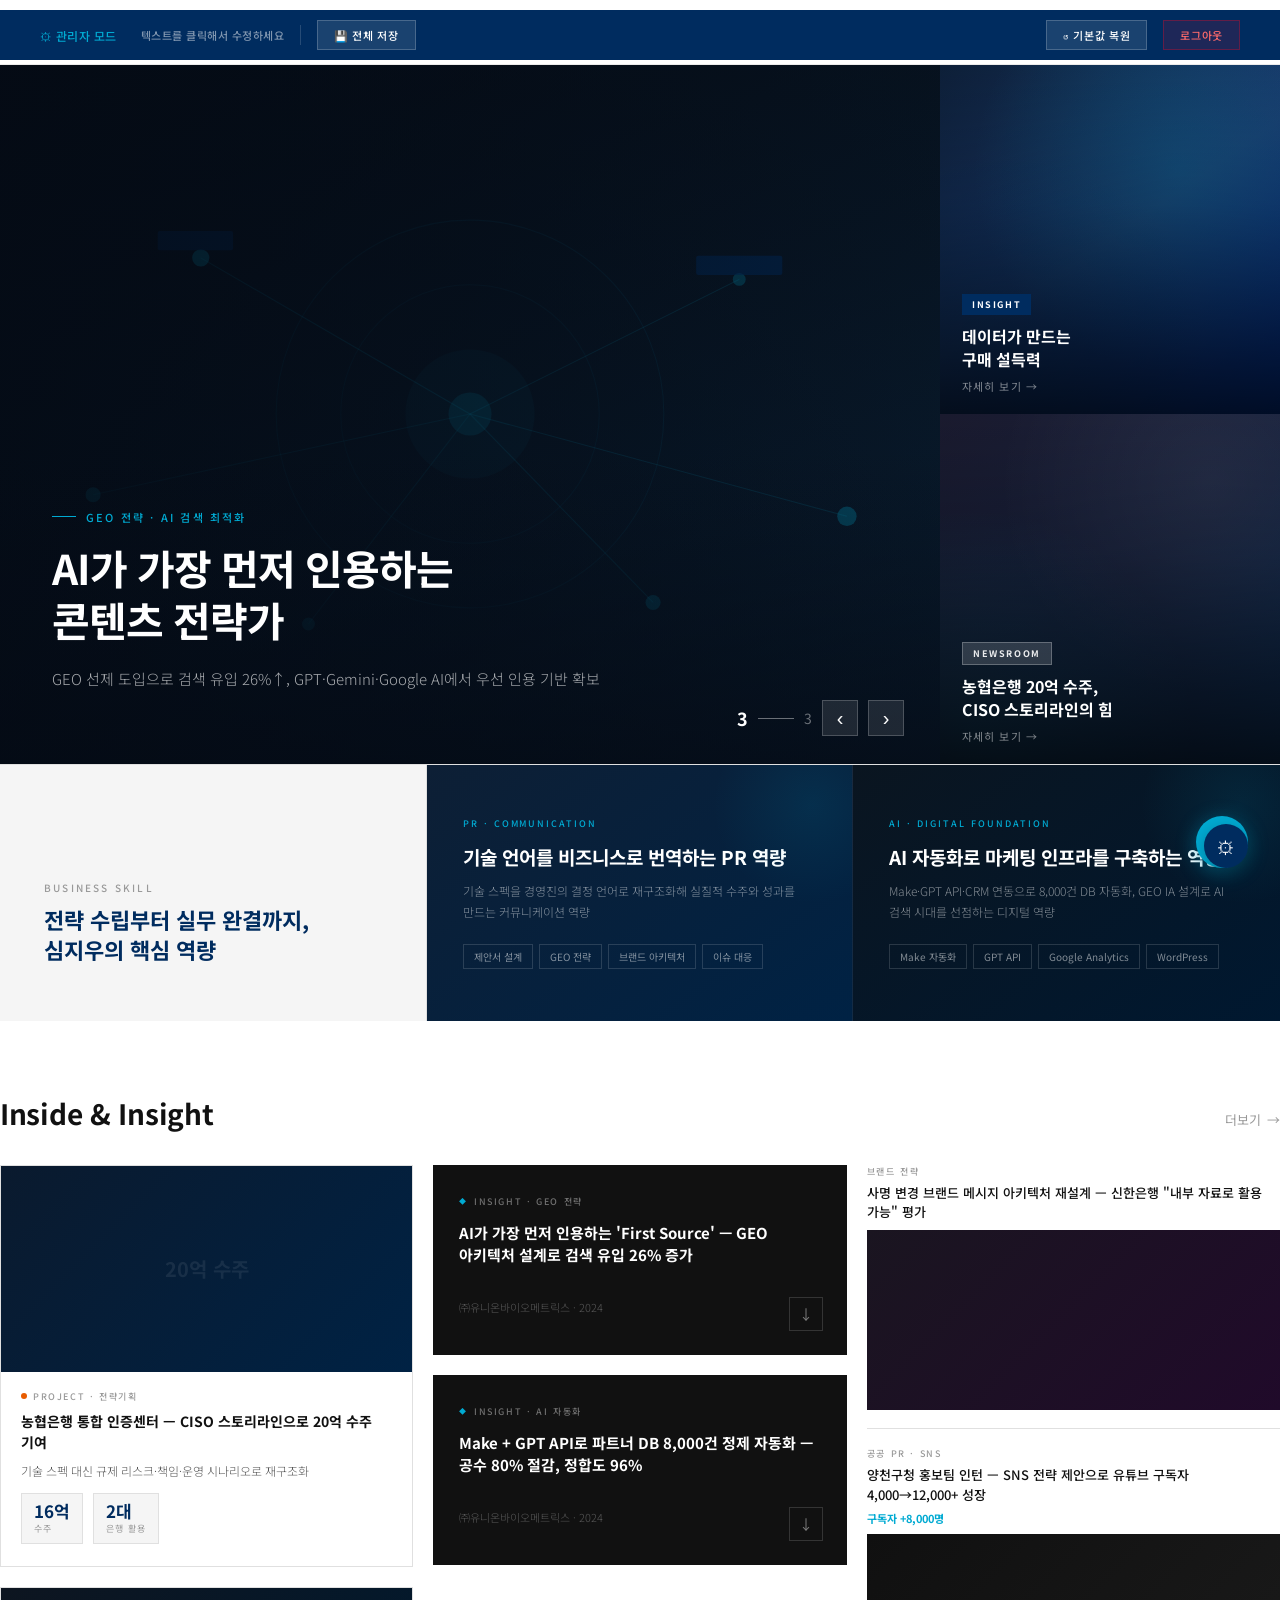
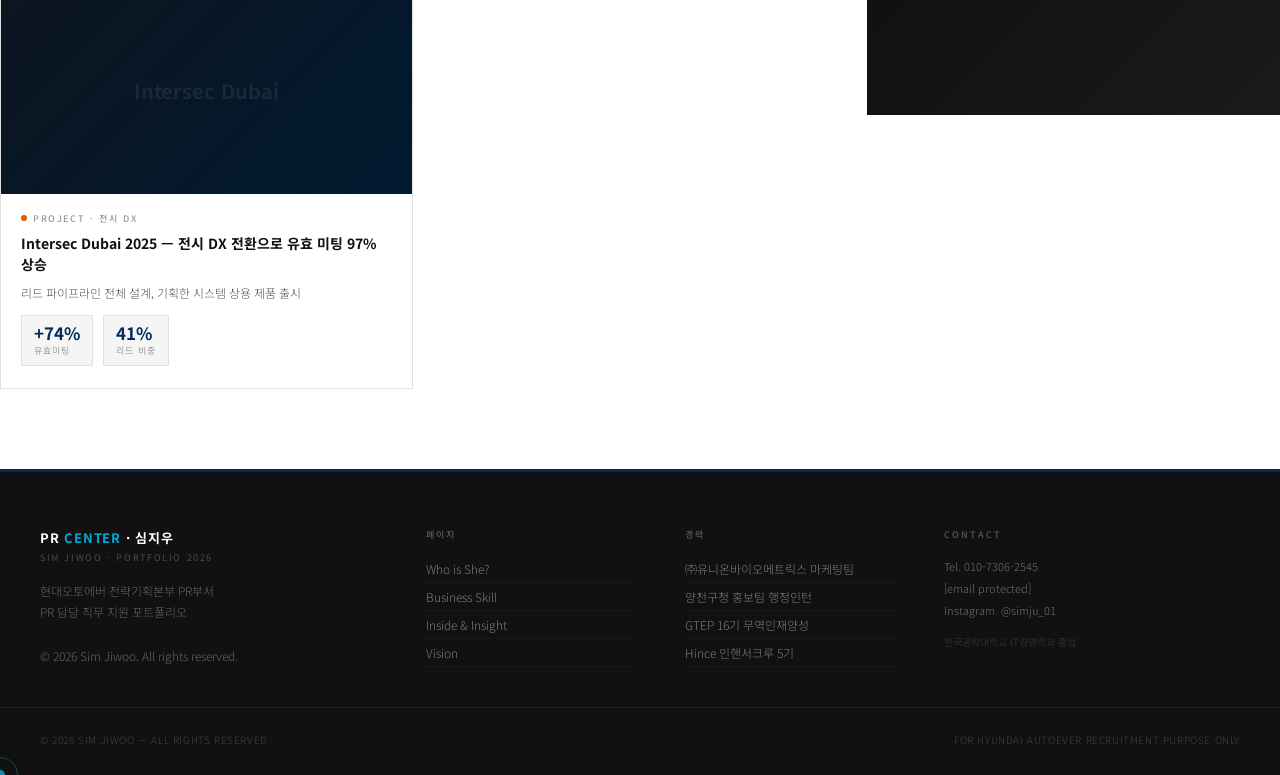
==== commit 7f8fe36a: "Add files via upload" ====
--- a/index.html
+++ b/index.html
@@ -9,25 +9,53 @@
 <link rel="stylesheet" href="css/home.css">
 <link rel="stylesheet" href="css/insight.css">
 <link rel="stylesheet" href="css/pages.css">
+<link rel="stylesheet" href="css/post.css">
+<link rel="stylesheet" href="css/ae-hero.css">
 </head>
 <body>
 
-<!-- ═══════════ GNB ═══════════ -->
-<header class="gnb">
+<!-- ═══════════ GNB (현대오토에버 스타일) ═══════════ -->
+<header class="gnb" id="gnb-main">
   <div class="gnb-wrap">
+    <!-- 로고 -->
     <div class="gnb-logo" onclick="showPage('home')">
-      <div class="gnb-logo-icon"><span>SJ</span></div>
-      <div class="gnb-logo-text">심지우 포트폴리오 <small>PR CENTER · 현대오토에버 2026</small></div>
-    </div>
-    <ul class="gnb-menu">
-      <li><a href="#" id="nav-home"    onclick="showPage('home');return false;"    class="active">Home</a></li>
-      <li><a href="#" id="nav-who"     onclick="showPage('who');return false;"              >Who is She?</a></li>
-      <li><a href="#" id="nav-skill"   onclick="showPage('skill');return false;"            >Business Skill</a></li>
-      <li><a href="#" id="nav-insight" onclick="showPage('insight');return false;"          >Inside &amp; Insight</a></li>
-      <li><a href="#" id="nav-vision"  onclick="showPage('vision');return false;"           >Vision</a></li>
+      <div class="gnb-logo-mark">
+        <div class="glm-hyundai">HYUNDAI</div>
+        <div class="glm-autoever">AutoEver</div>
+        <div class="glm-sub">SIM JIWOO</div>
+      </div>
+    </div>
+
+    <!-- 중앙 메뉴 (현대오토에버 스타일: 4개 주요 카테고리) -->
+    <ul class="gnb-center-menu">
+      <li class="gcm-item">
+        <a href="#" id="nav-who" onclick="showPage('who');return false;" class="gcm-link">WHO IS SHE</a>
+      </li>
+      <li class="gcm-item">
+        <a href="#" id="nav-skill" onclick="showPage('skill');return false;" class="gcm-link">BUSINESS SKILL</a>
+      </li>
+      <li class="gcm-item">
+        <a href="#" id="nav-insight" onclick="showPage('insight');return false;" class="gcm-link">INSIDE &amp; INSIGHT</a>
+      </li>
+      <li class="gcm-item">
+        <a href="#" id="nav-vision" onclick="showPage('vision');return false;" class="gcm-link">VISION</a>
+      </li>
     </ul>
-    <div class="gnb-right">
-      <span class="gnb-cta">PR 담당 지원</span>
+
+    <!-- 우측 유틸 -->
+    <div class="gnb-util">
+      <a href="#" id="nav-home" onclick="showPage('home');return false;" class="gu-link active-blue">HOME</a>
+      <a href="#" onclick="showPage('insight');return false;" class="gu-link">PR CENTER</a>
+      <button class="gu-cta" onclick="showPage('insight');return false;">
+        <svg width="14" height="14" viewBox="0 0 24 24" fill="none" stroke="currentColor" stroke-width="2"><path d="M21 15a2 2 0 0 1-2 2H7l-4 4V5a2 2 0 0 1 2-2h14a2 2 0 0 1 2 2z"></path></svg>
+        문의하기
+      </button>
+      <button class="gu-icon" onclick="toggleChatbot()" title="AI 챗봇">
+        <svg width="18" height="18" viewBox="0 0 24 24" fill="none" stroke="currentColor" stroke-width="1.8"><circle cx="11" cy="11" r="8"/><path d="m21 21-4.35-4.35"/></svg>
+      </button>
+      <button class="gu-icon" onclick="toggleChatbot()" title="AI 어시스턴트">
+        <svg width="18" height="18" viewBox="0 0 24 24" fill="none" stroke="currentColor" stroke-width="1.8"><rect x="3" y="3" width="18" height="18" rx="2"/><path d="M3 9h18M9 21V9"/></svg>
+      </button>
     </div>
   </div>
 </header>
@@ -38,62 +66,165 @@
 ═══════════════════════════════════════════ -->
 <div id="page-home" class="page active">
 
-  <!-- 히어로 KV -->
-  <div class="hero-grid">
-    <!-- 슬라이드 -->
-    <div class="hero-main">
-      <div class="hero-slide active" id="slide-0">
-        <div class="hs-bg hs-bg-1"></div>
-        <div class="hs-content">
-          <p class="hs-tag">Featured · 농협은행 20억 수주</p>
-          <h2 class="hs-title">기술을 'CISO 리스크'로<br>번역해 20억 수주를 이끌다</h2>
-          <p class="hs-desc">규제 리스크 → 책임 주체 → 운영 시나리오 → 통합 아키텍처. 3개사 경쟁 PT에서 최종 선정</p>
-        </div>
-      </div>
-      <div class="hero-slide" id="slide-1">
-        <div class="hs-bg hs-bg-2"></div>
-        <div class="hs-content">
-          <p class="hs-tag">Intersec Dubai 2025 · 전시 DX</p>
-          <h2 class="hs-title">전시를 영업 파이프라인으로,<br>유효 미팅 97% 상승</h2>
-          <p class="hs-desc">R&amp;D 협업으로 생체인증 등록 시스템 기획·개발, 실제 상용 제품으로 출시</p>
-        </div>
-      </div>
-      <div class="hero-slide" id="slide-2">
-        <div class="hs-bg hs-bg-3"></div>
-        <div class="hs-content">
-          <p class="hs-tag">GEO 전략 · AI 검색 최적화</p>
-          <h2 class="hs-title">AI가 가장 먼저 인용하는<br>콘텐츠 전략가</h2>
-          <p class="hs-desc">GEO 선제 도입으로 검색 유입 26%↑, GPT·Gemini·Google AI에서 우선 인용 기반 확보</p>
-        </div>
-      </div>
-      <div class="hs-nav">
-        <div class="hs-dots">
-          <div class="hs-dot on"  onclick="goSlide(0)"></div>
-          <div class="hs-dot"     onclick="goSlide(1)"></div>
-          <div class="hs-dot"     onclick="goSlide(2)"></div>
-        </div>
-        <div class="hs-arrows">
-          <div class="hs-arr" onclick="prevSlide()">&#8592;</div>
-          <div class="hs-arr" onclick="nextSlide()">&#8594;</div>
-        </div>
-      </div>
-    </div>
-    <!-- 우측 썸네일 -->
-    <div class="hero-side">
-      <div class="hs-thumb" onclick="showPage('insight')">
-        <div class="hs-thumb-bg thumb-bg-1"></div>
-        <div class="hs-thumb-overlay"></div>
-        <div class="hs-thumb-content">
-          <span class="hs-thumb-badge insight">INSIGHT</span>
-          <p class="hs-thumb-title">데이터가 만드는<br>구매 설득력</p>
-        </div>
-      </div>
-      <div class="hs-thumb" onclick="showPage('insight')">
-        <div class="hs-thumb-bg thumb-bg-2"></div>
-        <div class="hs-thumb-overlay"></div>
-        <div class="hs-thumb-content">
-          <span class="hs-thumb-badge news">NEWSROOM</span>
-          <p class="hs-thumb-title">AI 검색 시대,<br>GEO 선점 전략</p>
+  <!-- 히어로 KV — 현대오토에버 정확히 동일 레이아웃 -->
+  <div class="ae-hero">
+    <!-- 좌측 대형 슬라이드 -->
+    <div class="ae-hero-main">
+      <canvas id="hero-canvas" style="position:absolute;inset:0;width:100%;height:100%;pointer-events:none;z-index:1;"></canvas>
+
+      <!-- 슬라이드 0 -->
+      <div class="ae-slide active" id="slide-0">
+        <div class="ae-slide-bg">
+          <!-- 실사진 느낌 SVG 배경 -->
+          <div class="ae-photo-bg ae-photo-0">
+            <div class="ae-photo-overlay"></div>
+            <div class="ae-photo-visual">
+              <svg width="100%" height="100%" viewBox="0 0 1100 650" preserveAspectRatio="xMidYMid slice" xmlns="http://www.w3.org/2000/svg">
+                <defs>
+                  <linearGradient id="g0a" x1="0%" y1="0%" x2="100%" y2="100%"><stop offset="0%" stop-color="#0a1628"/><stop offset="100%" stop-color="#1a3a6e"/></linearGradient>
+                  <linearGradient id="g0b" x1="0%" y1="0%" x2="100%" y2="100%"><stop offset="0%" stop-color="#002C5F" stop-opacity=".9"/><stop offset="100%" stop-color="#00aad2" stop-opacity=".3"/></linearGradient>
+                  <filter id="blur1"><feGaussianBlur stdDeviation="2"/></filter>
+                </defs>
+                <rect width="1100" height="650" fill="url(#g0a)"/>
+                <!-- 책상/모니터 실루엣 -->
+                <rect x="180" y="120" width="320" height="200" rx="8" fill="rgba(255,255,255,.06)" filter="url(#blur1)"/>
+                <rect x="200" y="130" width="280" height="175" rx="4" fill="rgba(0,170,210,.08)"/>
+                <!-- 모니터 화면 요소 -->
+                <rect x="215" y="145" width="90" height="55" rx="2" fill="rgba(0,170,210,.15)"/>
+                <rect x="315" y="145" width="55" height="55" rx="2" fill="rgba(255,255,255,.06)"/>
+                <rect x="380" y="145" width="88" height="55" rx="2" fill="rgba(0,170,210,.08)"/>
+                <rect x="215" y="210" width="253" height="3" rx="1" fill="rgba(255,255,255,.06)"/>
+                <rect x="215" y="220" width="180" height="3" rx="1" fill="rgba(255,255,255,.04)"/>
+                <rect x="215" y="230" width="220" height="3" rx="1" fill="rgba(255,255,255,.04)"/>
+                <!-- 파티클 -->
+                <circle cx="600" cy="150" r="80" fill="rgba(0,170,210,.06)"/>
+                <circle cx="850" cy="300" r="120" fill="rgba(0,44,95,.3)"/>
+                <circle cx="950" cy="100" r="60" fill="rgba(0,170,210,.05)"/>
+                <!-- 데이터 라인 -->
+                <path d="M500 400 Q600 300 700 350 Q800 400 900 280" stroke="rgba(0,170,210,.25)" stroke-width="2" fill="none"/>
+                <path d="M500 430 Q620 380 740 400 Q860 420 950 350" stroke="rgba(0,170,210,.15)" stroke-width="1.5" fill="none"/>
+                <!-- 인물 실루엣 -->
+                <ellipse cx="780" cy="280" rx="55" ry="70" fill="rgba(255,255,255,.04)"/>
+                <ellipse cx="780" cy="190" rx="28" ry="32" fill="rgba(255,255,255,.05)"/>
+              </svg>
+            </div>
+          </div>
+        </div>
+        <div class="ae-slide-content">
+          <p class="ae-sc-tag" data-cms="slide-0-tag" data-cms-label="슬라이드1 태그">Featured · 농협은행 20억 수주</p>
+          <h2 class="ae-sc-title" data-cms="slide-0-title" data-cms-label="슬라이드1 제목">기술을 'CISO 리스크'로<br>번역해 20억 수주를 이끌다</h2>
+          <p class="ae-sc-desc" data-cms="slide-0-desc" data-cms-label="슬라이드1 설명">규제 리스크 → 책임 주체 → 운영 시나리오 → 통합 아키텍처.<br>3개사 경쟁 PT에서 최종 선정</p>
+        </div>
+      </div>
+
+      <!-- 슬라이드 1 -->
+      <div class="ae-slide" id="slide-1">
+        <div class="ae-slide-bg">
+          <div class="ae-photo-bg ae-photo-1">
+            <div class="ae-photo-overlay"></div>
+            <div class="ae-photo-visual">
+              <svg width="100%" height="100%" viewBox="0 0 1100 650" preserveAspectRatio="xMidYMid slice" xmlns="http://www.w3.org/2000/svg">
+                <defs><linearGradient id="g1a" x1="0%" y1="0%" x2="100%" y2="100%"><stop offset="0%" stop-color="#081420"/><stop offset="100%" stop-color="#0d2540"/></linearGradient></defs>
+                <rect width="1100" height="650" fill="url(#g1a)"/>
+                <!-- 전시장 실루엣 -->
+                <rect x="0" y="0" width="1100" height="650" fill="url(#g1a)"/>
+                <rect x="100" y="100" width="900" height="450" rx="4" fill="rgba(0,44,95,.2)"/>
+                <!-- 부스 구조물 -->
+                <rect x="150" y="150" width="200" height="350" fill="rgba(0,170,210,.06)"/>
+                <rect x="380" y="200" width="160" height="300" fill="rgba(0,44,95,.25)"/>
+                <rect x="580" y="180" width="220" height="320" fill="rgba(0,170,210,.05)"/>
+                <rect x="840" y="160" width="180" height="340" fill="rgba(0,44,95,.2)"/>
+                <!-- 사람 실루엣들 -->
+                <ellipse cx="250" cy="380" rx="20" ry="28" fill="rgba(255,255,255,.07)"/>
+                <ellipse cx="460" cy="370" rx="18" ry="26" fill="rgba(255,255,255,.06)"/>
+                <ellipse cx="690" cy="360" rx="22" ry="30" fill="rgba(255,255,255,.07)"/>
+                <!-- 조명 -->
+                <circle cx="300" cy="50" r="40" fill="rgba(0,170,210,.12)"/>
+                <circle cx="600" cy="40" r="50" fill="rgba(0,170,210,.08)"/>
+                <circle cx="900" cy="55" r="35" fill="rgba(0,170,210,.1)"/>
+                <!-- 연결선 -->
+                <path d="M200 300 Q400 250 600 280 Q800 310 1000 260" stroke="rgba(0,170,210,.2)" stroke-width="1.5" fill="none" stroke-dasharray="6,4"/>
+              </svg>
+            </div>
+          </div>
+        </div>
+        <div class="ae-slide-content">
+          <p class="ae-sc-tag" data-cms="slide-1-tag" data-cms-label="슬라이드2 태그">Intersec Dubai 2025 · 전시 DX</p>
+          <h2 class="ae-sc-title" data-cms="slide-1-title" data-cms-label="슬라이드2 제목">전시를 영업 파이프라인으로,<br>유효 미팅 97% 상승</h2>
+          <p class="ae-sc-desc" data-cms="slide-1-desc" data-cms-label="슬라이드2 설명">R&amp;D 협업으로 생체인증 등록 시스템 기획·개발,<br>실제 상용 제품으로 출시</p>
+        </div>
+      </div>
+
+      <!-- 슬라이드 2 -->
+      <div class="ae-slide" id="slide-2">
+        <div class="ae-slide-bg">
+          <div class="ae-photo-bg ae-photo-2">
+            <div class="ae-photo-overlay"></div>
+            <div class="ae-photo-visual">
+              <svg width="100%" height="100%" viewBox="0 0 1100 650" preserveAspectRatio="xMidYMid slice" xmlns="http://www.w3.org/2000/svg">
+                <defs><linearGradient id="g2a" x1="20%" y1="0%" x2="80%" y2="100%"><stop offset="0%" stop-color="#060e18"/><stop offset="100%" stop-color="#0a2035"/></linearGradient></defs>
+                <rect width="1100" height="650" fill="url(#g2a)"/>
+                <!-- AI 네트워크 시각화 -->
+                <circle cx="550" cy="325" r="180" fill="none" stroke="rgba(0,170,210,.1)" stroke-width="1"/>
+                <circle cx="550" cy="325" r="120" fill="none" stroke="rgba(0,170,210,.08)" stroke-width="1"/>
+                <circle cx="550" cy="325" r="60" fill="rgba(0,170,210,.06)"/>
+                <circle cx="550" cy="325" r="20" fill="rgba(0,170,210,.2)"/>
+                <!-- 연결 노드 -->
+                <circle cx="300" cy="180" r="8" fill="rgba(0,170,210,.4)"/>
+                <circle cx="800" cy="200" r="6" fill="rgba(0,170,210,.3)"/>
+                <circle cx="200" cy="400" r="7" fill="rgba(0,170,210,.35)"/>
+                <circle cx="900" cy="420" r="9" fill="rgba(0,170,210,.4)"/>
+                <circle cx="400" cy="520" r="6" fill="rgba(0,170,210,.25)"/>
+                <circle cx="720" cy="500" r="7" fill="rgba(0,170,210,.3)"/>
+                <!-- 연결선 -->
+                <line x1="550" y1="325" x2="300" y2="180" stroke="rgba(0,170,210,.2)" stroke-width="1"/>
+                <line x1="550" y1="325" x2="800" y2="200" stroke="rgba(0,170,210,.2)" stroke-width="1"/>
+                <line x1="550" y1="325" x2="200" y2="400" stroke="rgba(0,170,210,.15)" stroke-width="1"/>
+                <line x1="550" y1="325" x2="900" y2="420" stroke="rgba(0,170,210,.2)" stroke-width="1"/>
+                <line x1="550" y1="325" x2="400" y2="520" stroke="rgba(0,170,210,.15)" stroke-width="1"/>
+                <line x1="550" y1="325" x2="720" y2="500" stroke="rgba(0,170,210,.18)" stroke-width="1"/>
+                <!-- 텍스트 노드 라벨 -->
+                <rect x="260" y="155" width="70" height="18" rx="2" fill="rgba(0,44,95,.6)"/>
+                <rect x="760" y="178" width="80" height="18" rx="2" fill="rgba(0,44,95,.6)"/>
+              </svg>
+            </div>
+          </div>
+        </div>
+        <div class="ae-slide-content">
+          <p class="ae-sc-tag" data-cms="slide-2-tag" data-cms-label="슬라이드3 태그">GEO 전략 · AI 검색 최적화</p>
+          <h2 class="ae-sc-title" data-cms="slide-2-title" data-cms-label="슬라이드3 제목">AI가 가장 먼저 인용하는<br>콘텐츠 전략가</h2>
+          <p class="ae-sc-desc" data-cms="slide-2-desc" data-cms-label="슬라이드3 설명">GEO 선제 도입으로 검색 유입 26%↑<br>GPT·Gemini·Google AI에서 우선 인용 기반 확보</p>
+        </div>
+      </div>
+
+      <!-- 페이지네이션 (현대오토에버 스타일: 숫자—숫자 <>) -->
+      <div class="ae-pager">
+        <span class="ae-pager-cur" id="ae-pager-cur">1</span>
+        <span class="ae-pager-line"></span>
+        <span class="ae-pager-total">3</span>
+        <button class="ae-pager-btn" onclick="prevSlide()">&#8249;</button>
+        <button class="ae-pager-btn" onclick="nextSlide()">&#8250;</button>
+      </div>
+    </div>
+
+    <!-- 우측 카드 2개 (현대오토에버 동일) -->
+    <div class="ae-hero-side">
+      <div class="ae-side-card ae-side-insight" onclick="showPage('insight')">
+        <div class="ae-side-bg ae-side-bg-1"></div>
+        <div class="ae-side-overlay"></div>
+        <div class="ae-side-content">
+          <span class="ae-side-badge insight-badge">INSIGHT</span>
+          <h3 class="ae-side-title">데이터가 만드는<br>구매 설득력</h3>
+          <span class="ae-side-action">자세히 보기 →</span>
+        </div>
+      </div>
+      <div class="ae-side-card ae-side-news" onclick="showPage('insight')">
+        <div class="ae-side-bg ae-side-bg-2"></div>
+        <div class="ae-side-overlay"></div>
+        <div class="ae-side-content">
+          <span class="ae-side-badge news-badge">NEWSROOM</span>
+          <h3 class="ae-side-title">농협은행 20억 수주,<br>CISO 스토리라인의 힘</h3>
+          <span class="ae-side-action">자세히 보기 →</span>
         </div>
       </div>
     </div>
@@ -103,7 +234,7 @@
   <div class="biz-section reveal">
     <div class="biz-empty">
       <p class="biz-empty-label">Business Skill</p>
-      <h3 class="biz-empty-title">전략 수립부터 실무 완결까지,<br>심지우의 핵심 역량</h3>
+      <h3 class="biz-empty-title" data-cms="biz-empty-title" data-cms-label="Business Skill 제목">전략 수립부터 실무 완결까지,<br>심지우의 핵심 역량</h3>
     </div>
     <div class="biz-card biz-card-1" onclick="showPage('skill')">
       <p class="biz-card-badge">PR · Communication</p>
@@ -219,7 +350,7 @@
       <div>
         <p class="ft-col-title">Contact</p>
         <div class="ft-contact-row">Tel. 010-7306-2545</div>
-        <div class="ft-contact-row">jiwoosim@naver.com</div>
+        <div class="ft-contact-row"><a href="/cdn-cgi/l/email-protection" class="__cf_email__" data-cfemail="442e2d332b2b372d29042a253221366a272b29">[email&#160;protected]</a></div>
         <div class="ft-contact-row">Instagram. @simju_01</div>
         <div class="ft-contact-row" style="margin-top:10px; color:rgba(255,255,255,.18); font-size:10px;">한국공학대학교 IT경영학과 졸업</div>
       </div>
@@ -240,8 +371,8 @@
     <div class="who-hero-inner">
       <div class="reveal">
         <p class="who-label">Who is She?</p>
-        <h1 class="who-title">기술을 <em>신뢰</em>로,<br>신뢰를 <em>성과</em>로.</h1>
-        <p class="who-desc">기술을 '비즈니스'로 번역하는 전략형 B2B 마케터. 농협은행 통합 인증센터 20억 수주에 기여하고, GEO 전략으로 AI 검색 유입을 26% 끌어올린 심지우입니다.</p>
+        <h1 class="who-title" data-cms="who-title" data-cms-label="Who 타이틀">기술을 <em>신뢰</em>로,<br>신뢰를 <em>성과</em>로.</h1>
+        <p class="who-desc" data-cms="who-desc" data-cms-label="Who 소개">기술을 '비즈니스'로 번역하는 전략형 B2B 마케터. 농협은행 통합 인증센터 20억 수주에 기여하고, GEO 전략으로 AI 검색 유입을 26% 끌어올린 심지우입니다.</p>
         <div class="who-stats">
           <div class="who-stat"><div class="who-stat-num">20<sub>억</sub></div><div class="who-stat-label">수주 기여</div></div>
           <div class="who-stat"><div class="who-stat-num">97<sub>%</sub></div><div class="who-stat-label">유효미팅 증가</div></div>
@@ -253,7 +384,7 @@
         <div class="who-profile">
           <div class="who-profile-head">Contact &amp; Profile</div>
           <div class="who-profile-row"><span class="who-profile-key">이름</span><span class="who-profile-val">심지우 Sim Jiwoo<small>2001.06.27</small></span></div>
-          <div class="who-profile-row"><span class="who-profile-key">Email</span><span class="who-profile-val">jiwoosim@naver.com</span></div>
+          <div class="who-profile-row"><span class="who-profile-key">Email</span><span class="who-profile-val"><a href="/cdn-cgi/l/email-protection" class="__cf_email__" data-cfemail="3852514f57574b51557856594e5d4a165b5755">[email&#160;protected]</a></span></div>
           <div class="who-profile-row"><span class="who-profile-key">Phone</span><span class="who-profile-val">010-7306-2545</span></div>
           <div class="who-profile-row"><span class="who-profile-key">Location</span><span class="who-profile-val">서울 송파구</span></div>
           <div class="who-profile-row"><span class="who-profile-key">학력</span><span class="who-profile-val">한국공학대학교 IT경영학과<small>복수전공 이커머스 · 2024.02 졸업</small></span></div>
@@ -268,25 +399,249 @@
     <div class="who-body-grid">
       <div class="reveal">
         <p class="who-section-label">지원 동기</p>
-        <h2 class="who-section-title">20억 수주를 이끈 기술 번역가,<br>현대오토에버의 기술 신뢰를 설계하겠습니다</h2>
-        <blockquote class="who-quote">"PR은 단순히 정보를 알리는 창구를 넘어, 데이터와 사실을 전략적으로 배열해 의사결정의 확신을 만드는 역할입니다."</blockquote>
+        <h2 class="who-section-title" data-cms="who-motive-title" data-cms-label="지원동기 제목">20억 수주를 이끈 기술 번역가,<br>현대오토에버의 기술 신뢰를 설계하겠습니다</h2>
+        <blockquote class="who-quote" data-cms="who-quote" data-cms-label="인용구">"PR은 단순히 정보를 알리는 창구를 넘어, 데이터와 사실을 전략적으로 배열해 의사결정의 확신을 만드는 역할입니다."</blockquote>
         <p class="who-section-body">현대오토에버는 IT 서비스 기업을 넘어 SDV 전환과 '피지컬 AI' 시대를 주도하는 모빌리티 소프트웨어의 중추입니다. 저는 보안·SI 분야에서 기술을 경영진의 언어로 재구조화해 실질적 수주와 성장을 만들어왔습니다.</p>
         <p class="who-section-body">농협은행 통합 인증센터 제안 시 기술 스펙 나열 대신 'CISO 책임 하 통합 거버넌스' 관점으로 스토리라인을 재설계해 20억 원 규모 수주에 기여한 경험을 바탕으로, 현대오토에버의 기술 가치를 시장의 신뢰로 연결하는 PR 담당자가 되겠습니다.</p>
       </div>
       <div class="reveal reveal-d2">
         <p class="who-section-label">핵심 역량 · 성장 스토리</p>
-        <h2 class="who-section-title">문제 발견과 돌파를 통해<br>기술 가치를 증명해 온 성장</h2>
+        <h2 class="who-section-title" data-cms="who-growth-title" data-cms-label="성장스토리 제목">문제 발견과 돌파를 통해<br>기술 가치를 증명해 온 성장</h2>
         <p class="who-section-body">저의 성장 과정은 주어진 역할에 머무르기보다, 기술이 제대로 평가받지 못하는 구조적 문제를 발견하고 이를 비즈니스 성과로 전환해 온 과정이었습니다.</p>
         <p class="who-section-body">세계 최대 보안 전시회 Intersec Dubai 2025에서 "장비가 아닌 엔드투엔드 보안 운영 경험을 보여줘야 한다"는 문제의식으로 전시 기획 총괄을 자원했습니다. 방문객 등록→체험→상담→사후 마케팅이 하나로 연결되는 구조를 기획하며, 기획한 시스템이 실제 제품으로 출시되는 경험을 했습니다.</p>
         <p class="who-section-body">마케팅 메시지를 설계할 때도 기능 요약에 머무르지 않고, 제도적 배경·리스크 구조·기술 원리까지 파고들어 설득 가능한 스토리를 만드는 '과몰입형 워커홀릭'입니다.</p>
       </div>
     </div>
   </div>
+
+  <!-- ─── 경력 연혁 (현대오토에버 History 스타일) ─── -->
+  <div class="who-history">
+    <div class="who-history-inner">
+      <div class="wh-header reveal">
+        <p class="sec-label">Career History</p>
+        <h2 class="sec-title">심지우의 성장 연혁</h2>
+        <p class="sec-desc">기술을 비즈니스로 번역해온 5년간의 궤적</p>
+      </div>
+
+      <!-- 연도 탭 -->
+      <div class="wh-year-tabs reveal">
+        <button class="wh-year-tab active" onclick="whSwitchYear('2026')">2026</button>
+        <button class="wh-year-tab" onclick="whSwitchYear('2025')">2025</button>
+        <button class="wh-year-tab" onclick="whSwitchYear('2024')">2024</button>
+        <button class="wh-year-tab" onclick="whSwitchYear('2023')">2023</button>
+        <button class="wh-year-tab" onclick="whSwitchYear('2022')">2022</button>
+        <button class="wh-year-tab" onclick="whSwitchYear('2020')">2020</button>
+      </div>
+
+      <!-- 타임라인 -->
+      <div class="wh-timeline">
+
+        <!-- 2026 -->
+        <div class="wh-year-block active" id="wh-2026">
+          <div class="wh-year-label">2026</div>
+          <div class="wh-events">
+            <div class="wh-event reveal">
+              <div class="wh-event-dot"></div>
+              <div class="wh-event-month">01</div>
+              <div class="wh-event-content">
+                <span class="wh-event-badge career">활동</span>
+                <h4 class="wh-event-title">Hince 인핸서크루 5기 공식 서포터즈 선발</h4>
+                <p class="wh-event-desc">럭셔리 뷰티 브랜드 Hince 공식 서포터즈로 활동. 소비자 관점의 브랜드 커뮤니케이션 인사이트 확보</p>
+              </div>
+            </div>
+            <div class="wh-event reveal reveal-d1">
+              <div class="wh-event-dot highlight"></div>
+              <div class="wh-event-month">현재</div>
+              <div class="wh-event-content">
+                <span class="wh-event-badge apply">지원</span>
+                <h4 class="wh-event-title">현대오토에버 전략기획본부 PR부서 지원</h4>
+                <p class="wh-event-desc">모빌리티 소프트웨어 기술 가치를 시장 신뢰로 연결하는 PR 담당자를 목표로 지원</p>
+              </div>
+            </div>
+          </div>
+        </div>
+
+        <!-- 2025 -->
+        <div class="wh-year-block" id="wh-2025">
+          <div class="wh-year-label">2025</div>
+          <div class="wh-events">
+            <div class="wh-event reveal">
+              <div class="wh-event-dot highlight"></div>
+              <div class="wh-event-month">01</div>
+              <div class="wh-event-content">
+                <span class="wh-event-badge result">성과</span>
+                <h4 class="wh-event-title">Intersec Dubai 2025 전시 DX 전환 — 유효 미팅 97% 상승</h4>
+                <p class="wh-event-desc">세계 최대 보안 전시회에서 제품 나열형 → '끊김없는 보안 운영 경험' 전환. R&amp;D팀 협업으로 생체인증 방문객 등록 시스템 기획·개발, 실제 상용 제품으로 출시. 유효 미팅 33→65건(+97%), 유효 리드 비중 32%→54%</p>
+                <div class="wh-event-kpi">
+                  <span class="wh-kpi">+97% 유효미팅</span>
+                  <span class="wh-kpi">54% 리드비중</span>
+                  <span class="wh-kpi">제품 상용 출시</span>
+                </div>
+              </div>
+            </div>
+            <div class="wh-event reveal reveal-d1">
+              <div class="wh-event-dot"></div>
+              <div class="wh-event-month">12</div>
+              <div class="wh-event-content">
+                <span class="wh-event-badge cert">자격</span>
+                <h4 class="wh-event-title">GAIQ(Google Analytics 자격) · OPic IH(영어) 취득</h4>
+                <p class="wh-event-desc">데이터 기반 마케팅 역량과 글로벌 커뮤니케이션 능력 공식 인증</p>
+              </div>
+            </div>
+          </div>
+        </div>
+
+        <!-- 2024 -->
+        <div class="wh-year-block" id="wh-2024">
+          <div class="wh-year-label">2024</div>
+          <div class="wh-events">
+            <div class="wh-event reveal">
+              <div class="wh-event-dot highlight"></div>
+              <div class="wh-event-month">09</div>
+              <div class="wh-event-content">
+                <span class="wh-event-badge result">성과</span>
+                <h4 class="wh-event-title">농협은행 통합 인증센터 20억 수주 기여</h4>
+                <p class="wh-event-desc">CISO 의무화를 핵심 근거로 발굴, '규제 리스크→책임 주체→운영 시나리오→통합 아키텍처' 스토리라인 재설계. 3개 SI·보안 기업 경쟁 PT 최종 선정. 신한·국민·우리은행 제안서 전략 자료로 활용</p>
+                <div class="wh-event-kpi">
+                  <span class="wh-kpi">20억 수주</span>
+                  <span class="wh-kpi">3대 은행 확산</span>
+                </div>
+              </div>
+            </div>
+            <div class="wh-event reveal reveal-d1">
+              <div class="wh-event-dot highlight"></div>
+              <div class="wh-event-month">06</div>
+              <div class="wh-event-content">
+                <span class="wh-event-badge result">성과</span>
+                <h4 class="wh-event-title">GEO 전략 도입 — AI 검색 유입 26%↑, MQL 5건</h4>
+                <p class="wh-event-desc">의사결정자별 질문 시나리오로 IA 설계, WordPress 홈페이지 직접 구축. GA4 검색 유입 +26%, GPT·Gemini·Google AI에서 자사 솔루션 우선 인용 기반 확보</p>
+                <div class="wh-event-kpi">
+                  <span class="wh-kpi">+26% 검색유입</span>
+                  <span class="wh-kpi">MQL 5건</span>
+                  <span class="wh-kpi">AI 우선 인용</span>
+                </div>
+              </div>
+            </div>
+            <div class="wh-event reveal reveal-d2">
+              <div class="wh-event-dot highlight"></div>
+              <div class="wh-event-month">04</div>
+              <div class="wh-event-content">
+                <span class="wh-event-badge result">성과</span>
+                <h4 class="wh-event-title">파트너 DB 8,000건 AI 자동화 — 공수 80% 절감</h4>
+                <p class="wh-event-desc">Google Sheets→Make→ChatGPT API→CRM 7단계 파이프라인 구축. 데이터 정합도 65%→96% 달성</p>
+                <div class="wh-event-kpi">
+                  <span class="wh-kpi">80% 공수 절감</span>
+                  <span class="wh-kpi">정합도 96%</span>
+                </div>
+              </div>
+            </div>
+            <div class="wh-event reveal reveal-d3">
+              <div class="wh-event-dot"></div>
+              <div class="wh-event-month">03</div>
+              <div class="wh-event-content">
+                <span class="wh-event-badge result">성과</span>
+                <h4 class="wh-event-title">사명 변경 브랜드 메시지 아키텍처 재설계</h4>
+                <p class="wh-event-desc">회사소개서 스토리라인 전면 재설계. 신한은행 "기술 이해도 높아 내부 설명 자료로 활용 가능" 평가 획득</p>
+              </div>
+            </div>
+            <div class="wh-event reveal reveal-d3">
+              <div class="wh-event-dot"></div>
+              <div class="wh-event-month">02</div>
+              <div class="wh-event-content">
+                <span class="wh-event-badge edu">학력</span>
+                <h4 class="wh-event-title">한국공학대학교 IT경영학과 (복수전공 이커머스) 졸업</h4>
+                <p class="wh-event-desc">IT 경영 + 이커머스 복수전공으로 기술·비즈니스 통합 관점 확보. 학점 3.0/4.5</p>
+              </div>
+            </div>
+          </div>
+        </div>
+
+        <!-- 2023 -->
+        <div class="wh-year-block" id="wh-2023">
+          <div class="wh-year-label">2023</div>
+          <div class="wh-events">
+            <div class="wh-event reveal">
+              <div class="wh-event-dot highlight"></div>
+              <div class="wh-event-month">09</div>
+              <div class="wh-event-content">
+                <span class="wh-event-badge career">입사</span>
+                <h4 class="wh-event-title">㈜유니온바이오메트릭스 마케팅팀 입사</h4>
+                <p class="wh-event-desc">글로벌 생체인증·보안 솔루션 전문기업 마케팅팀 합류. B2B 기술 마케팅 커리어 시작. 연봉 3,665만원</p>
+                <div class="wh-event-kpi">
+                  <span class="wh-kpi">現 재직중 (2년 2개월+)</span>
+                </div>
+              </div>
+            </div>
+            <div class="wh-event reveal reveal-d1">
+              <div class="wh-event-dot"></div>
+              <div class="wh-event-month">02</div>
+              <div class="wh-event-content">
+                <span class="wh-event-badge activity">활동</span>
+                <h4 class="wh-event-title">GTEP 16기 수료 — 서울 국제 주류·와인 박람회 3,000만원 매출</h4>
+                <p class="wh-event-desc">산업통상자원부 수출 인재 양성 프로그램 수료. 3일간 누적 매출 3,000만원, 매일 오후 4시 이전 전량 완판</p>
+                <div class="wh-event-kpi">
+                  <span class="wh-kpi">3,000만원 매출</span>
+                  <span class="wh-kpi">3일 완판</span>
+                </div>
+              </div>
+            </div>
+          </div>
+        </div>
+
+        <!-- 2022 -->
+        <div class="wh-year-block" id="wh-2022">
+          <div class="wh-year-label">2022</div>
+          <div class="wh-events">
+            <div class="wh-event reveal">
+              <div class="wh-event-dot highlight"></div>
+              <div class="wh-event-month">07</div>
+              <div class="wh-event-content">
+                <span class="wh-event-badge career">인턴</span>
+                <h4 class="wh-event-title">양천구청 행정인턴 — 홍보팀 SNS 전략 제안</h4>
+                <p class="wh-event-desc">숏폼 우선 운영안·썸네일 가이드 제안 → 실제 채널에 반영. 유튜브 구독자 4,000→12,000+ 성장 기여</p>
+                <div class="wh-event-kpi">
+                  <span class="wh-kpi">구독자 3배↑</span>
+                  <span class="wh-kpi">SNS 전략 채택</span>
+                </div>
+              </div>
+            </div>
+            <div class="wh-event reveal reveal-d1">
+              <div class="wh-event-dot"></div>
+              <div class="wh-event-month">02</div>
+              <div class="wh-event-content">
+                <span class="wh-event-badge activity">활동</span>
+                <h4 class="wh-event-title">GTEP 16기 참가 — 무역 인재 양성 프로그램</h4>
+                <p class="wh-event-desc">산업통상자원부 글로벌 무역 전문가 양성 프로그램 참가. 해외 바이어 협상·수출 전략 실전 훈련</p>
+              </div>
+            </div>
+          </div>
+        </div>
+
+        <!-- 2020 -->
+        <div class="wh-year-block" id="wh-2020">
+          <div class="wh-year-label">2020</div>
+          <div class="wh-events">
+            <div class="wh-event reveal">
+              <div class="wh-event-dot"></div>
+              <div class="wh-event-month">03</div>
+              <div class="wh-event-content">
+                <span class="wh-event-badge edu">학력</span>
+                <h4 class="wh-event-title">한국공학대학교 IT경영학과 입학</h4>
+                <p class="wh-event-desc">IT 경영학과 입학. 이후 이커머스학과 복수전공 선택하여 기술·비즈니스·유통의 교차점에서 커리어 기반 구축</p>
+              </div>
+            </div>
+          </div>
+        </div>
+
+      </div><!-- /wh-timeline -->
+    </div>
+  </div><!-- /who-history -->
+
   <footer class="footer">
     <div class="footer-grid">
       <div><div class="ft-logo">PR <span>CENTER</span> · 심지우</div><div class="ft-sub">Sim Jiwoo · 2026</div><div class="ft-desc">© 2026 Sim Jiwoo. All rights reserved.</div></div>
       <div><p class="ft-col-title">페이지</p><a class="ft-link" href="#" onclick="showPage('home');return false;">Home</a><a class="ft-link" href="#" onclick="showPage('skill');return false;">Business Skill</a><a class="ft-link" href="#" onclick="showPage('insight');return false;">Inside &amp; Insight</a><a class="ft-link" href="#" onclick="showPage('vision');return false;">Vision</a></div>
-      <div><p class="ft-col-title">Contact</p><span class="ft-link">jiwoosim@naver.com</span><span class="ft-link">010-7306-2545</span></div>
+      <div><p class="ft-col-title">Contact</p><span class="ft-link"><a href="/cdn-cgi/l/email-protection" class="__cf_email__" data-cfemail="bfd5d6c8d0d0ccd6d2ffd1dec9dacd91dcd0d2">[email&#160;protected]</a></span><span class="ft-link">010-7306-2545</span></div>
       <div><p class="ft-col-title">Apply</p><div class="ft-contact-row">현대오토에버 전략기획본부 PR부서</div></div>
     </div>
     <div class="footer-copy"><span>© 2026 SIM JIWOO</span><span>FOR HYUNDAI AUTOEVER RECRUITMENT ONLY</span></div>
@@ -378,7 +733,7 @@
     <div class="footer-grid">
       <div><div class="ft-logo">PR <span>CENTER</span> · 심지우</div><div class="ft-sub">Sim Jiwoo · 2026</div><div class="ft-desc">© 2026 Sim Jiwoo. All rights reserved.</div></div>
       <div><p class="ft-col-title">페이지</p><a class="ft-link" href="#" onclick="showPage('home');return false;">Home</a><a class="ft-link" href="#" onclick="showPage('who');return false;">Who is She?</a><a class="ft-link" href="#" onclick="showPage('insight');return false;">Inside &amp; Insight</a><a class="ft-link" href="#" onclick="showPage('vision');return false;">Vision</a></div>
-      <div><p class="ft-col-title">Contact</p><span class="ft-link">jiwoosim@naver.com</span><span class="ft-link">010-7306-2545</span></div>
+      <div><p class="ft-col-title">Contact</p><span class="ft-link"><a href="/cdn-cgi/l/email-protection" class="__cf_email__" data-cfemail="acc6c5dbc3c3dfc5c1ecc2cddac9de82cfc3c1">[email&#160;protected]</a></span><span class="ft-link">010-7306-2545</span></div>
       <div><p class="ft-col-title">Apply</p><div class="ft-contact-row">현대오토에버 전략기획본부 PR부서</div></div>
     </div>
     <div class="footer-copy"><span>© 2026 SIM JIWOO</span><span>FOR HYUNDAI AUTOEVER RECRUITMENT ONLY</span></div>
@@ -428,7 +783,7 @@
   </div>
 
   <!-- 카드 그리드 (PR 센터 이미지와 동일한 3열 구조) -->
-  <div class="pr-card-grid">
+  <div class="pr-card-grid" id="pr-card-grid">
 
     <!-- 01 농협은행 20억 -->
     <div class="pr-card" data-category="수주">
@@ -565,7 +920,7 @@
     <div class="footer-grid">
       <div><div class="ft-logo">PR <span>CENTER</span> · 심지우</div><div class="ft-sub">Sim Jiwoo · 2026</div><div class="ft-desc">© 2026 Sim Jiwoo. All rights reserved.</div></div>
       <div><p class="ft-col-title">페이지</p><a class="ft-link" href="#" onclick="showPage('home');return false;">Home</a><a class="ft-link" href="#" onclick="showPage('who');return false;">Who is She?</a><a class="ft-link" href="#" onclick="showPage('skill');return false;">Business Skill</a><a class="ft-link" href="#" onclick="showPage('vision');return false;">Vision</a></div>
-      <div><p class="ft-col-title">Contact</p><span class="ft-link">jiwoosim@naver.com</span><span class="ft-link">010-7306-2545</span></div>
+      <div><p class="ft-col-title">Contact</p><span class="ft-link"><a href="/cdn-cgi/l/email-protection" class="__cf_email__" data-cfemail="4d27243a22223e24200d232c3b283f632e2220">[email&#160;protected]</a></span><span class="ft-link">010-7306-2545</span></div>
       <div><p class="ft-col-title">Apply</p><div class="ft-contact-row">현대오토에버 전략기획본부 PR부서</div></div>
     </div>
     <div class="footer-copy"><span>© 2026 SIM JIWOO</span><span>FOR HYUNDAI AUTOEVER RECRUITMENT ONLY</span></div>
@@ -584,19 +939,19 @@
     </div>
     <div class="vp-hero reveal">
       <p class="vp-hero-label">Vision Statement</p>
-      <h2 class="vp-hero-title">20억 수주를 이끈 기술 번역가,<br>현대오토에버의 기술 신뢰를 설계하겠습니다</h2>
-      <p class="vp-hero-body">현대오토에버는 SDV 전환과 '피지컬 AI' 시대를 주도하는 모빌리티 소프트웨어의 중추입니다. 기술을 경영진의 언어로 재구조화해 수주를 견인하고, GEO 전략으로 AI 검색 유입을 끌어올린 경험을 바탕으로, 현대오토에버의 기술 가치를 시장의 신뢰로 연결하는 PR 담당자로서 두 가지 커리어 목표를 달성하겠습니다.</p>
+      <h2 class="vp-hero-title" data-cms="vision-title" data-cms-label="비전 타이틀">20억 수주를 이끈 기술 번역가,<br>현대오토에버의 기술 신뢰를 설계하겠습니다</h2>
+      <p class="vp-hero-body" data-cms="vision-body" data-cms-label="비전 본문">현대오토에버는 SDV 전환과 '피지컬 AI' 시대를 주도하는 모빌리티 소프트웨어의 중추입니다. 기술을 경영진의 언어로 재구조화해 수주를 견인하고, GEO 전략으로 AI 검색 유입을 끌어올린 경험을 바탕으로, 현대오토에버의 기술 가치를 시장의 신뢰로 연결하는 PR 담당자로서 두 가지 커리어 목표를 달성하겠습니다.</p>
     </div>
     <div class="vp-goals reveal">
       <div class="vp-goal">
         <p class="vp-goal-period">Short-Term Goal · 입사 후 1년</p>
-        <h3 class="vp-goal-title">글로벌 모빌리티 이슈를 '쟁점-영향-시사점' 구조로 정리해 경영진 판단을 지원</h3>
-        <p class="vp-goal-body">단순 뉴스 클리핑을 넘어 SDV 전환·제조DX·사이버보안 등 현대오토에버 핵심 이슈를 인사이트 체계로 고도화하겠습니다. 유관부서와 협업해 이슈 대응 표준 프로세스를 구축하고, 경영진과 현업이 빠르고 정확하게 판단할 수 있도록 지원하겠습니다.</p>
+        <h3 class="vp-goal-title" data-cms="goal-1-title" data-cms-label="단기목표 제목">글로벌 모빌리티 이슈를 '쟁점-영향-시사점' 구조로 정리해 경영진 판단을 지원</h3>
+        <p class="vp-goal-body" data-cms="goal-1-body" data-cms-label="단기목표 본문">단순 뉴스 클리핑을 넘어 SDV 전환·제조DX·사이버보안 등 현대오토에버 핵심 이슈를 인사이트 체계로 고도화하겠습니다. 유관부서와 협업해 이슈 대응 표준 프로세스를 구축하고, 경영진과 현업이 빠르고 정확하게 판단할 수 있도록 지원하겠습니다.</p>
       </div>
       <div class="vp-goal">
         <p class="vp-goal-period">Long-Term Goal · 3년 후</p>
         <h3 class="vp-goal-title">'One Message, Local Proof' 원칙 아래 글로벌 기술 신뢰 자산 구축</h3>
-        <p class="vp-goal-body">현대오토에버의 핵심 기술과 사업 성과를 권역별 규제·시장 관행에 맞는 기술 백서와 사례형 콘텐츠로 자산화하겠습니다. GEO 역량을 더해 글로벌 시장에서 반복적으로 참조되는 신뢰도 높은 정보 자산으로 만들겠습니다.</p>
+        <p class="vp-goal-body" data-cms="goal-2-body" data-cms-label="장기목표 본문">현대오토에버의 핵심 기술과 사업 성과를 권역별 규제·시장 관행에 맞는 기술 백서와 사례형 콘텐츠로 자산화하겠습니다. GEO 역량을 더해 글로벌 시장에서 반복적으로 참조되는 신뢰도 높은 정보 자산으로 만들겠습니다.</p>
       </div>
     </div>
   </div>
@@ -609,9 +964,50 @@
     </div>
     <div class="footer-copy"><span>© 2026 SIM JIWOO</span><span>FOR HYUNDAI AUTOEVER RECRUITMENT ONLY</span></div>
   </footer>
-</div>
-
+</div><!-- /page-vision -->
+
+
+<!-- ═══════════ 게시물 상세 페이지 ═══════════ -->
+<div id="page-post" class="page"></div>
+
+<!-- ═══════════ 관리자 에디터 ═══════════ -->
+<div id="page-editor" class="page"></div>
 
 <script src="js/app.js"></script>
+<script src="js/animation.js"></script>
+<script src="js/cms.js"></script>
+<script src="js/post.js"></script>
+<script src="js/chatbot.js"></script>
+<script>
+/* ae- 슬라이드 패치 */
+(function(){
+  let cur = 0; const total = 3;
+  function goAeSlide(n){
+    document.querySelectorAll('.ae-slide').forEach((s,i)=>{
+      s.classList.toggle('active', i===n);
+    });
+    const el = document.getElementById('ae-pager-cur');
+    if(el) el.textContent = n+1;
+    cur = n;
+  }
+  window.nextSlide = function(){ goAeSlide((cur+1)%total); };
+  window.prevSlide = function(){ goAeSlide((cur+total-1)%total); };
+  window.goSlide   = function(n){ goAeSlide(n); };
+  // 자동 슬라이드
+  setInterval(()=>{ if(!document.hidden) window.nextSlide(); }, 5000);
+
+  // GNB 활성 메뉴 업데이트
+  const _origShow = window.showPage;
+  window.showPage = function(id){
+    _origShow && _origShow(id);
+    document.querySelectorAll('.gcm-link').forEach(l => l.classList.remove('active'));
+    const map = {who:'nav-who', skill:'nav-skill', insight:'nav-insight', vision:'nav-vision'};
+    if(map[id]) document.getElementById(map[id])?.classList.add('active');
+    // HOME 활성
+    const homeLink = document.getElementById('nav-home');
+    if(homeLink) homeLink.classList.toggle('active-blue', id==='home');
+  };
+})();
+</script>
 </body>
-</html>
+</html>
--- a/css/style.css
+++ b/css/style.css
@@ -127,3 +127,12 @@
   display: flex; justify-content: space-between;
   font-size: 10px; font-weight: 300; color: rgba(255,255,255,.2); letter-spacing: .06em;
 }
+
+/* ════ ae-hero.css 로 완전 교체 — style.css GNB 오버라이드 ════ */
+/* GNB 높이를 64px로 통일, page padding-top 조정 */
+.gnb { height: 64px !important; }
+.gnb-wrap { height: 64px !important; }
+.page { padding-top: 64px !important; }
+#page-home { padding-top: 0 !important; }
+/* 기존 gnb-menu, gnb-right는 ae-hero.css에서 교체됨 */
+.gnb-menu, .gnb-right, .gnb-logo-icon, .gnb-logo-text { display: none !important; }
--- a/css/pages.css
+++ b/css/pages.css
@@ -98,3 +98,133 @@
 .vp-goal-period { font-size: 9px; font-weight: 500; letter-spacing: .22em; text-transform: uppercase; color: var(--lgray); margin-bottom: 8px; }
 .vp-goal-title { font-size: 18px; font-weight: 700; color: var(--navy); margin-bottom: 12px; line-height: 1.4; word-break: keep-all; }
 .vp-goal-body { font-size: 13px; font-weight: 300; color: var(--gray); line-height: 1.9; word-break: keep-all; }
+
+/* ════════════════════════════════════
+   CAREER HISTORY — 현대오토에버 연혁 스타일
+════════════════════════════════════ */
+.who-history {
+  background: var(--bg);
+  border-top: 1px solid var(--line);
+  padding: 88px 0 96px;
+}
+.who-history-inner {
+  max-width: 1440px; margin: 0 auto; padding: 0 40px;
+}
+.wh-header { margin-bottom: 52px; }
+
+/* 연도 탭 */
+.wh-year-tabs {
+  display: flex; gap: 0;
+  border-bottom: 1px solid var(--line);
+  margin-bottom: 0;
+  overflow-x: auto;
+}
+.wh-year-tab {
+  padding: 0 28px; height: 52px; line-height: 52px;
+  font-size: 18px; font-weight: 700; color: var(--lgray);
+  letter-spacing: -.01em; cursor: pointer;
+  border-bottom: 3px solid transparent;
+  background: none; border-top: none; border-left: none; border-right: none;
+  font-family: 'Noto Sans KR', sans-serif;
+  transition: color .2s, border-color .2s;
+  white-space: nowrap;
+}
+.wh-year-tab:hover { color: var(--navy); }
+.wh-year-tab.active { color: var(--navy); border-bottom-color: var(--navy); }
+
+/* 연도 블록 */
+.wh-timeline { padding-top: 0; }
+.wh-year-block { display: none; padding-top: 52px; }
+.wh-year-block.active { display: block; }
+
+.wh-year-label {
+  font-size: 64px; font-weight: 700; color: rgba(0,44,95,.05);
+  letter-spacing: -.04em; line-height: 1;
+  margin-bottom: -20px; user-select: none;
+}
+
+/* 이벤트 리스트 */
+.wh-events {
+  display: flex; flex-direction: column;
+  border-left: 2px solid var(--line);
+  margin-left: 32px; padding-left: 0;
+  gap: 0;
+}
+
+.wh-event {
+  display: grid;
+  grid-template-columns: 48px 1fr;
+  gap: 0 28px;
+  padding: 36px 0 36px 48px;
+  border-bottom: 1px solid var(--line);
+  position: relative;
+  transition: background .2s;
+}
+.wh-event:last-child { border-bottom: none; }
+.wh-event:hover { background: rgba(0,44,95,.02); }
+
+/* 타임라인 닷 */
+.wh-event-dot {
+  position: absolute;
+  left: -6px; top: 42px;
+  width: 10px; height: 10px; border-radius: 50%;
+  background: var(--line); border: 2px solid var(--white);
+  transition: transform .2s, background .2s;
+}
+.wh-event-dot.highlight {
+  background: var(--navy); width: 12px; height: 12px;
+  left: -7px; box-shadow: 0 0 0 4px rgba(0,44,95,.1);
+}
+.wh-event:hover .wh-event-dot { transform: scale(1.3); }
+.wh-event:hover .wh-event-dot.highlight { background: var(--blue); box-shadow: 0 0 0 4px rgba(0,170,210,.15); }
+
+/* 월 */
+.wh-event-month {
+  font-size: 12px; font-weight: 700; color: var(--lgray);
+  letter-spacing: .06em; padding-top: 4px;
+  grid-column: 1; text-align: right;
+}
+
+/* 콘텐츠 */
+.wh-event-content { grid-column: 2; }
+
+.wh-event-badge {
+  display: inline-block; font-size: 9px; font-weight: 500;
+  letter-spacing: .18em; text-transform: uppercase;
+  padding: 3px 10px; margin-bottom: 8px;
+}
+.wh-event-badge.result  { background: rgba(0,44,95,.08);  color: var(--navy); }
+.wh-event-badge.career  { background: rgba(0,170,210,.1); color: #007a9c; }
+.wh-event-badge.apply   { background: var(--navy); color: #fff; }
+.wh-event-badge.cert    { background: rgba(100,60,200,.08); color: #5a32c8; }
+.wh-event-badge.edu     { background: rgba(0,120,0,.07); color: #2a7a2a; }
+.wh-event-badge.activity{ background: rgba(200,100,0,.07); color: #a05800; }
+
+.wh-event-title {
+  font-size: 16px; font-weight: 700; color: var(--text);
+  line-height: 1.45; word-break: keep-all; margin-bottom: 8px;
+  transition: color .2s;
+}
+.wh-event:hover .wh-event-title { color: var(--navy); }
+
+.wh-event-desc {
+  font-size: 13px; font-weight: 300; color: var(--gray);
+  line-height: 1.8; word-break: keep-all; margin-bottom: 12px;
+}
+
+/* KPI 태그 */
+.wh-event-kpi { display: flex; flex-wrap: wrap; gap: 6px; }
+.wh-kpi {
+  font-size: 11px; font-weight: 500; color: var(--navy);
+  border: 1px solid rgba(0,44,95,.2); padding: 4px 12px;
+  letter-spacing: .04em; background: var(--white);
+  transition: all .2s;
+}
+.wh-event:hover .wh-kpi { background: var(--navy); color: #fff; border-color: var(--navy); }
+
+/* 모바일 대응 */
+@media (max-width: 768px) {
+  .wh-event { grid-template-columns: 32px 1fr; gap: 0 16px; padding: 28px 0 28px 36px; }
+  .wh-year-label { font-size: 44px; }
+  .wh-year-tab { padding: 0 16px; font-size: 15px; }
+}
--- a/css/post.css
+++ b/css/post.css
@@ -0,0 +1,250 @@
+/* css/post.css — 게시물 상세 + 에디터 스타일 */
+
+/* ════════ 상세 페이지 ════════ */
+#page-post {
+  display: none;
+  padding-top: 60px;
+  min-height: 100vh;
+}
+#page-post.active { display: block; }
+
+/* 히어로 */
+.post-hero {
+  background: var(--navy);
+  padding: 64px 0 56px;
+  position: relative; overflow: hidden;
+}
+.post-hero::after {
+  content: '';
+  position: absolute; right: 0; top: 0; bottom: 0; width: 45%;
+  background: radial-gradient(ellipse 80% 80% at 80% 50%, rgba(0,170,210,.12) 0%, transparent 70%);
+  pointer-events: none;
+}
+.post-hero-inner {
+  max-width: 900px; margin: 0 auto; padding: 0 40px;
+  position: relative; z-index: 2;
+}
+.post-back {
+  display: inline-flex; align-items: center; gap: 8px;
+  font-size: 12px; font-weight: 400; color: rgba(255,255,255,.45);
+  letter-spacing: .08em; cursor: pointer; margin-bottom: 28px;
+  transition: color .2s;
+}
+.post-back:hover { color: var(--blue); }
+.post-back::before { content: '←'; font-size: 14px; }
+
+.post-category {
+  font-size: 10px; font-weight: 500; letter-spacing: .22em;
+  text-transform: uppercase; color: var(--blue);
+  display: flex; align-items: center; gap: 8px; margin-bottom: 16px;
+}
+.post-category::before { content: ''; width: 20px; height: 1px; background: var(--blue); }
+
+.post-title {
+  font-size: clamp(22px, 3vw, 36px); font-weight: 700; color: #fff;
+  line-height: 1.35; letter-spacing: -.02em; word-break: keep-all;
+  margin-bottom: 24px;
+}
+
+.post-meta {
+  display: flex; align-items: center; gap: 20px; flex-wrap: wrap;
+}
+.post-meta-item {
+  font-size: 12px; font-weight: 300; color: rgba(255,255,255,.35);
+  letter-spacing: .04em;
+}
+.post-meta-item strong { color: rgba(255,255,255,.6); font-weight: 500; }
+
+.post-kpis {
+  display: flex; gap: 10px; margin-top: 28px; flex-wrap: wrap;
+}
+.post-kpi {
+  background: rgba(0,170,210,.12); border: 1px solid rgba(0,170,210,.25);
+  padding: 8px 18px;
+}
+.post-kpi-num { font-size: 20px; font-weight: 700; color: #fff; line-height: 1; }
+.post-kpi-label { font-size: 9px; color: rgba(255,255,255,.4); letter-spacing: .12em; text-transform: uppercase; margin-top: 3px; }
+
+/* 본문 영역 */
+.post-body-wrap {
+  max-width: 900px; margin: 0 auto; padding: 64px 40px 96px;
+}
+
+/* 본문 타이포 */
+.post-content {
+  font-size: 15px; font-weight: 300; color: #333;
+  line-height: 2; word-break: keep-all;
+}
+.post-content h2 {
+  font-size: 22px; font-weight: 700; color: var(--navy);
+  margin: 48px 0 16px; padding-bottom: 10px;
+  border-bottom: 2px solid var(--navy);
+}
+.post-content h3 {
+  font-size: 17px; font-weight: 700; color: var(--text);
+  margin: 32px 0 10px;
+}
+.post-content p { margin-bottom: 18px; }
+.post-content strong { font-weight: 700; color: var(--navy); }
+.post-content em { color: var(--blue); font-style: normal; font-weight: 500; }
+.post-content ul, .post-content ol {
+  margin: 12px 0 20px 24px; display: flex; flex-direction: column; gap: 6px;
+}
+.post-content li { font-size: 14px; line-height: 1.8; }
+.post-content blockquote {
+  border-left: 3px solid var(--navy); background: var(--bg);
+  padding: 20px 24px; margin: 28px 0;
+  font-size: 15px; font-style: italic; color: var(--navy); line-height: 1.8;
+  word-break: keep-all;
+}
+.post-content hr { border: none; border-top: 1px solid var(--line); margin: 40px 0; }
+.post-content .highlight-box {
+  background: var(--navy); color: #fff;
+  padding: 28px 32px; margin: 32px 0;
+}
+.post-content .highlight-box p { color: rgba(255,255,255,.8); margin: 0; }
+.post-content .result-grid {
+  display: grid; grid-template-columns: repeat(auto-fit, minmax(140px, 1fr));
+  gap: 1px; background: var(--line); border: 1px solid var(--line); margin: 28px 0;
+}
+.post-content .result-item {
+  background: #fff; padding: 20px 24px; text-align: center;
+}
+.post-content .result-num { font-size: 28px; font-weight: 700; color: var(--navy); line-height: 1; }
+.post-content .result-label { font-size: 10px; color: var(--lgray); letter-spacing: .12em; text-transform: uppercase; margin-top: 4px; }
+
+/* 태그 */
+.post-tags { display: flex; flex-wrap: wrap; gap: 7px; margin: 40px 0 32px; }
+.post-tag {
+  font-size: 11px; color: var(--gray); border: 1px solid var(--line);
+  padding: 5px 14px; letter-spacing: .04em;
+}
+
+/* 관련 게시물 */
+.post-related { border-top: 1px solid var(--line); padding-top: 40px; margin-top: 8px; }
+.post-related-title { font-size: 13px; font-weight: 500; letter-spacing: .12em; text-transform: uppercase; color: var(--lgray); margin-bottom: 20px; }
+.post-related-grid { display: grid; grid-template-columns: 1fr 1fr; gap: 16px; }
+.post-related-card {
+  border: 1px solid var(--line); padding: 20px 22px; cursor: pointer;
+  transition: background .2s, border-color .2s;
+}
+.post-related-card:hover { background: var(--bg); border-color: var(--navy); }
+.post-related-cat { font-size: 9px; color: var(--lgray); letter-spacing: .14em; text-transform: uppercase; margin-bottom: 6px; }
+.post-related-ttl { font-size: 13px; font-weight: 700; color: var(--text); line-height: 1.5; word-break: keep-all; }
+
+/* ════════ 글쓰기 에디터 ════════ */
+#page-editor {
+  display: none;
+  padding-top: 60px;
+  min-height: 100vh;
+  background: var(--bg);
+}
+#page-editor.active { display: block; }
+
+.editor-wrap {
+  max-width: 900px; margin: 0 auto; padding: 52px 40px 96px;
+}
+.editor-header {
+  display: flex; align-items: center; justify-content: space-between;
+  margin-bottom: 36px; padding-bottom: 20px;
+  border-bottom: 1px solid var(--line);
+}
+.editor-title-area { display: flex; align-items: center; gap: 12px; }
+.editor-page-title { font-size: 20px; font-weight: 700; color: var(--navy); }
+.editor-badge { font-size: 9px; font-weight: 500; letter-spacing: .18em; text-transform: uppercase; background: var(--navy); color: #fff; padding: 4px 10px; }
+.editor-actions { display: flex; gap: 8px; }
+.editor-btn {
+  height: 38px; padding: 0 20px;
+  font-size: 12px; font-weight: 500; font-family: 'Noto Sans KR', sans-serif;
+  letter-spacing: .06em; cursor: pointer; border: none; transition: background .2s;
+}
+.editor-btn.primary { background: var(--navy); color: #fff; }
+.editor-btn.primary:hover { background: var(--blue); }
+.editor-btn.secondary { background: var(--white); color: var(--text); border: 1px solid var(--line); }
+.editor-btn.secondary:hover { background: var(--bg); }
+
+/* 필드 */
+.editor-field { margin-bottom: 20px; }
+.editor-label {
+  display: block; font-size: 10px; font-weight: 500; letter-spacing: .18em;
+  text-transform: uppercase; color: var(--lgray); margin-bottom: 8px;
+}
+.editor-input {
+  width: 100%; height: 48px; padding: 0 16px;
+  border: 1px solid var(--line); background: var(--white);
+  font-size: 15px; font-weight: 400; font-family: 'Noto Sans KR', sans-serif;
+  color: var(--text); transition: border-color .2s;
+}
+.editor-input:focus { outline: none; border-color: var(--navy); }
+.editor-select {
+  width: 100%; height: 44px; padding: 0 16px;
+  border: 1px solid var(--line); background: var(--white);
+  font-size: 14px; font-family: 'Noto Sans KR', sans-serif;
+  color: var(--text); appearance: none;
+  background-image: url("data:image/svg+xml,%3Csvg xmlns='http://www.w3.org/2000/svg' width='12' height='8'%3E%3Cpath d='M0 0l6 8 6-8z' fill='%23999'/%3E%3C/svg%3E");
+  background-repeat: no-repeat; background-position: right 14px center;
+  cursor: pointer;
+}
+.editor-row { display: grid; grid-template-columns: 1fr 1fr; gap: 16px; }
+.editor-row-3 { display: grid; grid-template-columns: 1fr 1fr 1fr; gap: 16px; }
+
+/* 에디터 툴바 */
+.editor-toolbar {
+  display: flex; gap: 4px; padding: 8px 12px;
+  border: 1px solid var(--line); border-bottom: none;
+  background: var(--bg); flex-wrap: wrap;
+}
+.editor-tool {
+  width: 32px; height: 32px; border: 1px solid transparent;
+  background: none; cursor: pointer; font-size: 14px; font-family: inherit;
+  display: flex; align-items: center; justify-content: center;
+  color: var(--text); transition: all .15s; border-radius: 2px;
+  font-weight: 600;
+}
+.editor-tool:hover { background: var(--white); border-color: var(--line); color: var(--navy); }
+.editor-tool-divider { width: 1px; background: var(--line); margin: 4px 4px; align-self: stretch; }
+
+.editor-textarea {
+  width: 100%; min-height: 400px; padding: 20px;
+  border: 1px solid var(--line); background: var(--white);
+  font-size: 14px; font-weight: 300; font-family: 'Noto Sans KR', sans-serif;
+  color: var(--text); line-height: 1.9; resize: vertical;
+  transition: border-color .2s;
+}
+.editor-textarea:focus { outline: none; border-color: var(--navy); }
+
+/* KPI 입력 */
+.kpi-rows { display: flex; flex-direction: column; gap: 8px; }
+.kpi-row { display: grid; grid-template-columns: 1fr 1fr 32px; gap: 8px; align-items: center; }
+.kpi-row input {
+  height: 38px; padding: 0 12px; border: 1px solid var(--line);
+  font-size: 13px; font-family: 'Noto Sans KR', sans-serif;
+  color: var(--text); background: var(--white);
+}
+.kpi-del-btn {
+  width: 32px; height: 32px; background: none; border: 1px solid rgba(200,0,0,.2);
+  color: #c00; cursor: pointer; font-size: 16px; line-height: 1;
+  display: flex; align-items: center; justify-content: center;
+  transition: all .15s;
+}
+.kpi-del-btn:hover { background: #c00; color: #fff; }
+.kpi-add-btn {
+  height: 36px; padding: 0 16px; background: none;
+  border: 1px dashed var(--line); font-size: 12px;
+  font-family: 'Noto Sans KR', sans-serif; color: var(--lgray);
+  cursor: pointer; margin-top: 4px; width: 100%;
+  transition: all .2s;
+}
+.kpi-add-btn:hover { border-color: var(--navy); color: var(--navy); }
+
+/* 미리보기 */
+.editor-preview {
+  border: 1px solid var(--line); background: var(--white);
+  padding: 28px; margin-top: 16px; display: none;
+}
+.editor-preview.show { display: block; }
+.editor-preview-label {
+  font-size: 10px; font-weight: 500; letter-spacing: .18em;
+  text-transform: uppercase; color: var(--blue); margin-bottom: 16px;
+  padding-bottom: 12px; border-bottom: 1px solid var(--line);
+}
--- a/css/ae-hero.css
+++ b/css/ae-hero.css
@@ -0,0 +1,470 @@
+/* ════════════════════════════════════
+   현대오토에버 스타일 GNB + 히어로
+════════════════════════════════════ */
+
+/* ── 리셋: 기존 gnb 오버라이드 ── */
+.gnb { all: unset; display: block; }
+
+.gnb {
+  position: fixed; top: 0; left: 0; right: 0; z-index: 900;
+  height: 64px;
+  background: #fff;
+  border-bottom: 1px solid rgba(0,0,0,.08);
+  transition: box-shadow .3s;
+}
+.gnb.scrolled { box-shadow: 0 2px 20px rgba(0,0,0,.1); }
+
+.gnb-wrap {
+  display: flex; align-items: center;
+  max-width: 1560px; margin: 0 auto; padding: 0 32px;
+  height: 64px; gap: 0;
+}
+
+/* ── 로고 ── */
+.gnb-logo {
+  display: flex; align-items: center; cursor: pointer;
+  margin-right: 40px; flex-shrink: 0; text-decoration: none;
+  gap: 0;
+}
+.gnb-logo-mark {
+  display: flex; flex-direction: column; line-height: 1;
+}
+.glm-hyundai {
+  font-size: 9px; font-weight: 700; letter-spacing: .16em;
+  color: #002C5F; text-transform: uppercase;
+}
+.glm-autoever {
+  font-size: 20px; font-weight: 700; color: #002C5F;
+  letter-spacing: -.02em; line-height: 1.1;
+  font-family: 'Arial', sans-serif;
+}
+.glm-sub {
+  font-size: 8px; font-weight: 400; color: #00aad2;
+  letter-spacing: .2em; text-transform: uppercase; margin-top: 1px;
+}
+
+/* ── 중앙 4개 메뉴 ── */
+.gnb-center-menu {
+  display: flex; align-items: center; list-style: none;
+  flex: 1; gap: 0; height: 64px;
+  margin: 0; padding: 0;
+}
+.gcm-item { height: 64px; display: flex; align-items: center; position: relative; }
+.gcm-link {
+  display: flex; align-items: center; height: 64px; padding: 0 20px;
+  font-size: 13px; font-weight: 700; color: #1a1a1a;
+  letter-spacing: .04em; text-transform: uppercase;
+  text-decoration: none; white-space: nowrap;
+  transition: color .2s;
+  position: relative;
+}
+.gcm-link::after {
+  content: ''; position: absolute; bottom: 0; left: 50%; right: 50%;
+  height: 2px; background: #002C5F;
+  transition: left .25s ease, right .25s ease;
+}
+.gcm-link:hover { color: #002C5F; }
+.gcm-link:hover::after,
+.gcm-link.active::after { left: 20px; right: 20px; }
+.gcm-link.active { color: #00aad2; }
+
+/* ── 우측 유틸 ── */
+.gnb-util {
+  display: flex; align-items: center; gap: 4px;
+  flex-shrink: 0; height: 64px; margin-left: auto;
+}
+.gu-link {
+  display: flex; align-items: center; height: 64px; padding: 0 12px;
+  font-size: 13px; font-weight: 500; color: #555;
+  letter-spacing: .04em; text-decoration: none; white-space: nowrap;
+  transition: color .2s;
+}
+.gu-link:hover { color: #002C5F; }
+.gu-link.active-blue { color: #00aad2; font-weight: 700; }
+
+.gu-cta {
+  display: flex; align-items: center; gap: 6px;
+  height: 36px; padding: 0 18px; margin: 0 8px;
+  border: 1.5px solid #002C5F; background: transparent;
+  font-size: 12px; font-weight: 500; color: #002C5F;
+  font-family: 'Noto Sans KR', sans-serif; letter-spacing: .06em;
+  cursor: pointer; border-radius: 20px;
+  transition: all .2s;
+}
+.gu-cta:hover { background: #002C5F; color: #fff; }
+
+.gu-icon {
+  width: 40px; height: 40px; border-radius: 50%;
+  background: none; border: none; cursor: pointer;
+  display: flex; align-items: center; justify-content: center;
+  color: #555; transition: all .2s;
+}
+.gu-icon:hover { background: rgba(0,0,0,.05); color: #002C5F; }
+
+
+/* ════════════════════════════════════
+   히어로 — 현대오토에버 완전 동일 레이아웃
+════════════════════════════════════ */
+
+.ae-hero {
+  display: grid;
+  /* 좌측 대형 슬라이드 : 우측 2개 카드 = 73.5% : 26.5% */
+  grid-template-columns: 1fr 340px;
+  height: calc(100vh - 64px);
+  max-height: 700px;
+  min-height: 520px;
+  margin-top: 64px;
+  overflow: hidden;
+  gap: 0;
+}
+
+/* ── 좌측 메인 슬라이드 ── */
+.ae-hero-main {
+  position: relative; overflow: hidden;
+  background: #08111e;
+}
+
+.ae-slide {
+  position: absolute; inset: 0;
+  opacity: 0; transition: opacity .9s cubic-bezier(.16,1,.3,1);
+  pointer-events: none;
+}
+.ae-slide.active { opacity: 1; pointer-events: auto; }
+
+/* 사진 배경 */
+.ae-slide-bg { position: absolute; inset: 0; }
+.ae-photo-bg { position: absolute; inset: 0; overflow: hidden; }
+.ae-photo-overlay {
+  position: absolute; inset: 0; z-index: 2;
+  background: linear-gradient(
+    to right,
+    rgba(4,10,20,.82) 0%,
+    rgba(4,10,20,.55) 50%,
+    rgba(4,10,20,.2) 100%
+  );
+}
+/* 하단 그라디언트 (텍스트 가독성) */
+.ae-photo-bg::after {
+  content: ''; position: absolute; inset: 0; z-index: 3;
+  background: linear-gradient(to top, rgba(4,10,20,.75) 0%, transparent 45%);
+}
+.ae-photo-visual {
+  position: absolute; inset: 0; z-index: 1;
+}
+.ae-photo-visual svg { width: 100%; height: 100%; }
+
+/* 슬라이드별 배경 색조 */
+.ae-photo-0 { background: linear-gradient(135deg, #08111e 0%, #0d2040 60%, #0a1830 100%); }
+.ae-photo-1 { background: linear-gradient(135deg, #060d18 0%, #0c1e36 60%, #081525 100%); }
+.ae-photo-2 { background: linear-gradient(135deg, #050c18 0%, #091830 60%, #050e1e 100%); }
+
+/* 슬라이드 텍스트 콘텐츠 */
+.ae-slide-content {
+  position: absolute;
+  bottom: 72px; left: 52px;
+  z-index: 10; max-width: 620px;
+}
+.ae-sc-tag {
+  font-size: 11px; font-weight: 500; color: #00aad2;
+  letter-spacing: .2em; text-transform: uppercase;
+  margin-bottom: 16px; display: flex; align-items: center; gap: 10px;
+  opacity: 0; transform: translateY(12px);
+  transition: opacity .6s ease .1s, transform .6s ease .1s;
+}
+.ae-sc-tag::before { content: ''; width: 24px; height: 1px; background: #00aad2; }
+.ae-slide.active .ae-sc-tag { opacity: 1; transform: translateY(0); }
+
+.ae-sc-title {
+  font-size: clamp(26px, 3.2vw, 44px); font-weight: 700; color: #fff;
+  line-height: 1.28; letter-spacing: -.025em; word-break: keep-all;
+  margin-bottom: 20px;
+  opacity: 0; transform: translateY(18px);
+  transition: opacity .7s ease .25s, transform .7s ease .25s;
+}
+.ae-slide.active .ae-sc-title { opacity: 1; transform: translateY(0); }
+
+.ae-sc-desc {
+  font-size: 15px; font-weight: 300; color: rgba(255,255,255,.65);
+  line-height: 1.75; word-break: keep-all;
+  opacity: 0; transform: translateY(14px);
+  transition: opacity .7s ease .4s, transform .7s ease .4s;
+}
+.ae-slide.active .ae-sc-desc { opacity: 1; transform: translateY(0); }
+
+/* ── 페이지네이션 (현대오토에버 스타일: 숫자 — 숫자  < >) ── */
+.ae-pager {
+  position: absolute; bottom: 28px; right: 36px; z-index: 20;
+  display: flex; align-items: center; gap: 10px;
+}
+.ae-pager-cur {
+  font-size: 18px; font-weight: 700; color: #fff;
+  min-width: 18px; text-align: right;
+}
+.ae-pager-line {
+  width: 36px; height: 1px; background: rgba(255,255,255,.4);
+  position: relative; overflow: hidden;
+}
+.ae-pager-line::after {
+  content: ''; position: absolute; top: 0; left: 0; height: 100%;
+  background: #00aad2;
+  animation: pagerProgress 4s linear infinite;
+}
+@keyframes pagerProgress { 0%{width:0} 100%{width:100%} }
+.ae-pager-total {
+  font-size: 14px; font-weight: 400; color: rgba(255,255,255,.4);
+}
+.ae-pager-btn {
+  width: 36px; height: 36px; background: rgba(255,255,255,.1);
+  border: 1px solid rgba(255,255,255,.2); color: #fff;
+  font-size: 20px; cursor: pointer; display: flex; align-items: center;
+  justify-content: center; transition: all .2s; font-family: sans-serif;
+  border-radius: 0;
+}
+.ae-pager-btn:hover { background: rgba(255,255,255,.2); border-color: rgba(255,255,255,.4); }
+
+/* ── 우측 사이드 카드 2개 ── */
+.ae-hero-side {
+  display: flex; flex-direction: column; gap: 0;
+  overflow: hidden;
+}
+
+.ae-side-card {
+  flex: 1; position: relative; cursor: pointer; overflow: hidden;
+}
+.ae-side-bg {
+  position: absolute; inset: 0;
+  background-size: cover; background-position: center;
+  transition: transform .6s cubic-bezier(.16,1,.3,1);
+}
+.ae-side-card:hover .ae-side-bg { transform: scale(1.05); }
+
+.ae-side-bg-1 {
+  background: linear-gradient(145deg, #0d1f38 0%, #1a3a6e 50%, #003399 100%);
+}
+.ae-side-bg-1::before {
+  content: '';
+  position: absolute; inset: 0;
+  background-image:
+    radial-gradient(circle at 70% 30%, rgba(0,170,210,.2) 0%, transparent 60%),
+    radial-gradient(circle at 20% 80%, rgba(0,44,95,.4) 0%, transparent 50%);
+}
+.ae-side-bg-2 {
+  background: linear-gradient(145deg, #1a1a2e 0%, #16213e 50%, #0f3460 100%);
+}
+.ae-side-bg-2::before {
+  content: '';
+  position: absolute; inset: 0;
+  background-image:
+    radial-gradient(circle at 80% 20%, rgba(255,255,255,.06) 0%, transparent 55%),
+    radial-gradient(circle at 10% 90%, rgba(0,170,210,.15) 0%, transparent 50%);
+}
+
+.ae-side-overlay {
+  position: absolute; inset: 0; z-index: 2;
+  background: linear-gradient(to top, rgba(0,0,0,.75) 0%, rgba(0,0,0,.2) 60%, transparent 100%);
+  transition: background .3s;
+}
+.ae-side-card:hover .ae-side-overlay {
+  background: linear-gradient(to top, rgba(0,0,0,.85) 0%, rgba(0,0,0,.35) 60%, transparent 100%);
+}
+
+.ae-side-content {
+  position: absolute; bottom: 0; left: 0; right: 0; z-index: 3;
+  padding: 20px 22px;
+}
+.ae-side-badge {
+  display: inline-block; font-size: 9px; font-weight: 700;
+  letter-spacing: .18em; padding: 4px 10px; margin-bottom: 10px;
+}
+.insight-badge { background: #002C5F; color: #fff; }
+.news-badge    { background: rgba(255,255,255,.15); color: rgba(255,255,255,.9); border: 1px solid rgba(255,255,255,.25); }
+
+.ae-side-title {
+  font-size: 16px; font-weight: 700; color: #fff;
+  line-height: 1.4; word-break: keep-all;
+  transition: color .2s;
+}
+.ae-side-card:hover .ae-side-title { color: #00aad2; }
+
+.ae-side-action {
+  display: block; font-size: 11px; color: rgba(255,255,255,.5);
+  letter-spacing: .1em; margin-top: 8px;
+  transition: color .2s, transform .2s;
+}
+.ae-side-card:hover .ae-side-action { color: #00aad2; transform: translateX(4px); }
+
+
+/* ════════════════════════════════════
+   챗봇 버튼 + 창 (우하단 파란 원형)
+════════════════════════════════════ */
+#chatbot-btn {
+  position: fixed; bottom: 32px; right: 32px; z-index: 8000;
+  width: 52px; height: 52px; border-radius: 50%;
+  background: #00aad2; border: none; cursor: pointer;
+  display: flex; align-items: center; justify-content: center;
+  box-shadow: 0 4px 20px rgba(0,170,210,.45);
+  transition: transform .25s cubic-bezier(.16,1,.3,1), box-shadow .25s;
+}
+#chatbot-btn:hover {
+  transform: scale(1.1);
+  box-shadow: 0 8px 32px rgba(0,170,210,.55);
+}
+#chatbot-btn svg { transition: transform .3s; }
+#chatbot-btn.open svg { transform: rotate(90deg); }
+
+/* 챗봇 창 */
+#chatbot-window {
+  position: fixed; bottom: 98px; right: 28px; z-index: 7999;
+  width: 380px; height: 560px;
+  background: #fff;
+  box-shadow: 0 20px 60px rgba(0,0,0,.18), 0 4px 20px rgba(0,0,0,.1);
+  display: flex; flex-direction: column;
+  transform: scale(.9) translateY(16px);
+  transform-origin: bottom right;
+  opacity: 0; pointer-events: none;
+  transition: all .3s cubic-bezier(.16,1,.3,1);
+}
+#chatbot-window.open {
+  opacity: 1; transform: scale(1) translateY(0);
+  pointer-events: auto;
+}
+
+/* 챗봇 헤더 */
+.cb-header {
+  background: #002C5F; padding: 16px 20px;
+  display: flex; align-items: center; gap: 12px;
+  flex-shrink: 0;
+}
+.cb-avatar {
+  width: 36px; height: 36px; border-radius: 50%;
+  background: linear-gradient(135deg, #00aad2, #0066cc);
+  display: flex; align-items: center; justify-content: center;
+  font-size: 14px; font-weight: 700; color: #fff; flex-shrink: 0;
+}
+.cb-info { flex: 1; }
+.cb-name { font-size: 14px; font-weight: 700; color: #fff; }
+.cb-status {
+  font-size: 11px; color: rgba(255,255,255,.6);
+  display: flex; align-items: center; gap: 5px; margin-top: 2px;
+}
+.cb-status::before {
+  content: ''; width: 6px; height: 6px; border-radius: 50%;
+  background: #4caf50; flex-shrink: 0;
+}
+.cb-close {
+  width: 28px; height: 28px; border: none; background: rgba(255,255,255,.1);
+  color: rgba(255,255,255,.7); cursor: pointer; border-radius: 50%;
+  display: flex; align-items: center; justify-content: center;
+  font-size: 16px; line-height: 1; transition: background .2s;
+}
+.cb-close:hover { background: rgba(255,255,255,.2); color: #fff; }
+
+/* 메시지 영역 */
+.cb-messages {
+  flex: 1; overflow-y: auto; padding: 16px; display: flex;
+  flex-direction: column; gap: 12px;
+  scroll-behavior: smooth;
+}
+.cb-messages::-webkit-scrollbar { width: 4px; }
+.cb-messages::-webkit-scrollbar-track { background: transparent; }
+.cb-messages::-webkit-scrollbar-thumb { background: rgba(0,0,0,.12); border-radius: 2px; }
+
+/* 메시지 버블 */
+.cb-msg {
+  display: flex; gap: 8px; align-items: flex-end;
+  animation: cbMsgIn .3s ease;
+}
+@keyframes cbMsgIn {
+  from { opacity: 0; transform: translateY(8px); }
+  to   { opacity: 1; transform: translateY(0); }
+}
+.cb-msg.user { flex-direction: row-reverse; }
+
+.cb-msg-avatar {
+  width: 28px; height: 28px; border-radius: 50%; flex-shrink: 0;
+  background: linear-gradient(135deg, #00aad2, #0066cc);
+  display: flex; align-items: center; justify-content: center;
+  font-size: 11px; font-weight: 700; color: #fff;
+}
+.cb-msg.user .cb-msg-avatar { background: #e8f0fe; color: #002C5F; }
+
+.cb-msg-bubble {
+  max-width: 270px; padding: 10px 14px;
+  font-size: 13px; line-height: 1.65; font-family: 'Noto Sans KR', sans-serif;
+  word-break: break-word; position: relative;
+}
+.cb-msg.bot  .cb-msg-bubble {
+  background: #f4f6f8; color: #1a1a1a;
+  border-radius: 0 12px 12px 12px;
+}
+.cb-msg.user .cb-msg-bubble {
+  background: #002C5F; color: #fff;
+  border-radius: 12px 12px 0 12px;
+}
+
+/* 타이핑 인디케이터 */
+.cb-typing {
+  display: flex; gap: 8px; align-items: flex-end;
+  animation: cbMsgIn .3s ease;
+}
+.cb-typing-dots {
+  background: #f4f6f8; padding: 12px 16px;
+  border-radius: 0 12px 12px 12px;
+  display: flex; gap: 4px; align-items: center;
+}
+.cb-typing-dots span {
+  width: 6px; height: 6px; border-radius: 50%;
+  background: #aaa; animation: typingDot 1.2s infinite;
+}
+.cb-typing-dots span:nth-child(2) { animation-delay: .2s; }
+.cb-typing-dots span:nth-child(3) { animation-delay: .4s; }
+@keyframes typingDot {
+  0%, 60%, 100% { transform: translateY(0); opacity: .4; }
+  30% { transform: translateY(-6px); opacity: 1; }
+}
+
+/* 빠른 질문 칩 */
+.cb-chips {
+  display: flex; flex-wrap: wrap; gap: 6px;
+  padding: 8px 16px 4px;
+}
+.cb-chip {
+  font-size: 11px; color: #002C5F; border: 1px solid rgba(0,44,95,.25);
+  padding: 5px 12px; background: #fff; cursor: pointer;
+  font-family: 'Noto Sans KR', sans-serif; letter-spacing: .02em;
+  transition: all .2s; border-radius: 20px;
+}
+.cb-chip:hover { background: #002C5F; color: #fff; border-color: #002C5F; }
+
+/* 입력창 */
+.cb-input-row {
+  display: flex; gap: 0; border-top: 1px solid rgba(0,0,0,.08);
+  padding: 10px 12px; flex-shrink: 0;
+}
+.cb-input {
+  flex: 1; border: 1px solid rgba(0,0,0,.1); padding: 8px 14px;
+  font-size: 13px; font-family: 'Noto Sans KR', sans-serif;
+  color: #333; resize: none; background: #fafafa;
+  transition: border-color .2s; outline: none;
+  border-radius: 20px 0 0 20px; line-height: 1.4;
+}
+.cb-input:focus { border-color: #00aad2; background: #fff; }
+.cb-send {
+  width: 44px; height: 44px; background: #002C5F; border: none;
+  color: #fff; cursor: pointer; display: flex; align-items: center;
+  justify-content: center; transition: background .2s;
+  border-radius: 0 20px 20px 0; flex-shrink: 0;
+}
+.cb-send:hover { background: #00aad2; }
+.cb-send:disabled { background: #ccc; cursor: not-allowed; }
+
+
+/* ════════════════════════════════════
+   앱 body 상단 패딩 조정 (GNB 64px)
+════════════════════════════════════ */
+body { padding-top: 0 !important; }
+.page { padding-top: 0 !important; }
+#page-home { margin-top: 0; }
+
+/* 히어로 아래 섹션들 */
+.ae-hero + * { margin-top: 0; }
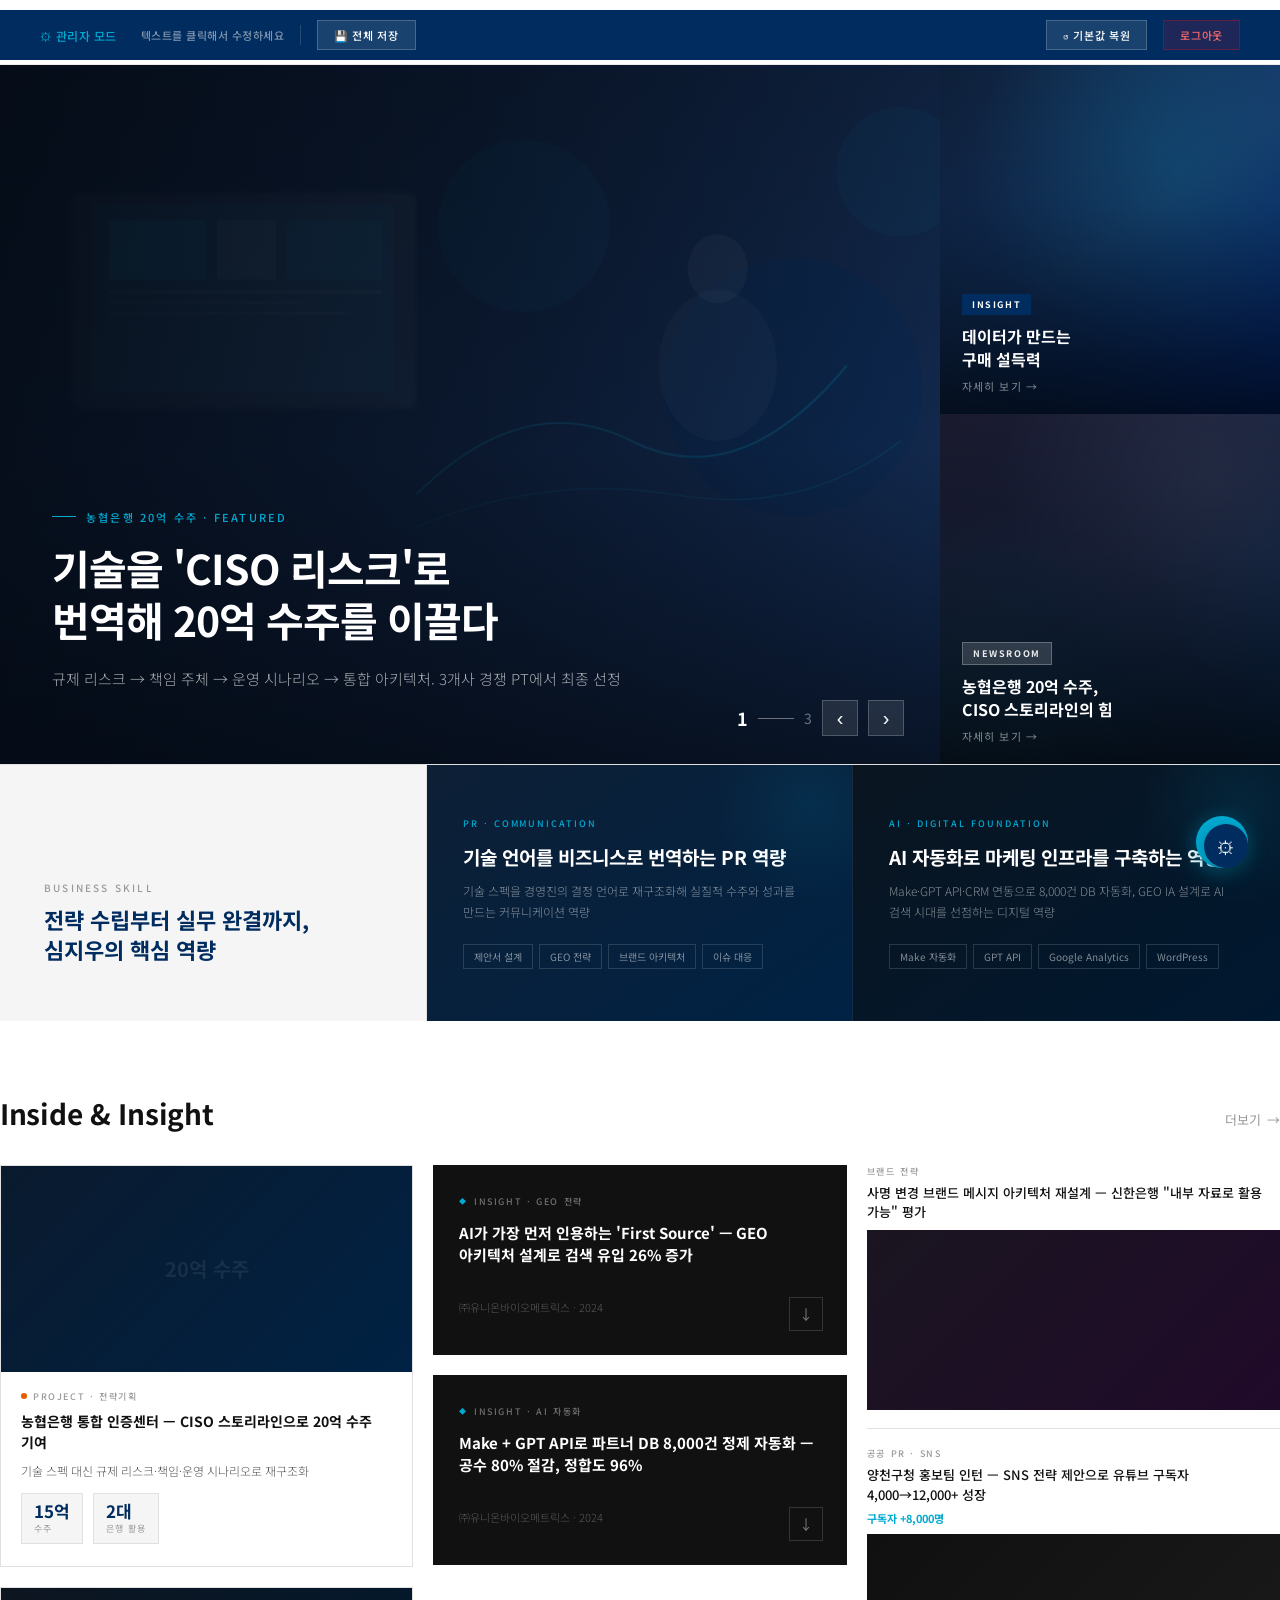
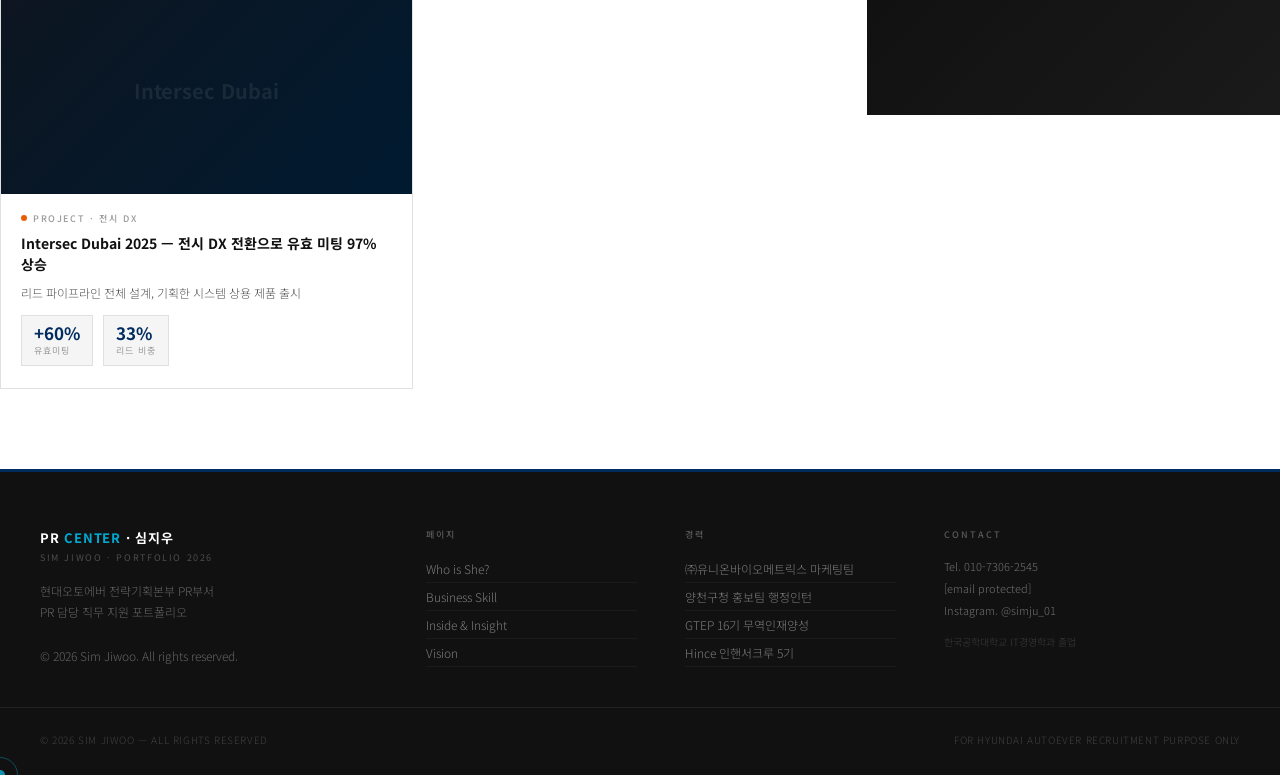
==== commit de44c4fa: "Add files via upload" ====
--- a/index.html
+++ b/index.html
@@ -50,11 +50,10 @@
         <svg width="14" height="14" viewBox="0 0 24 24" fill="none" stroke="currentColor" stroke-width="2"><path d="M21 15a2 2 0 0 1-2 2H7l-4 4V5a2 2 0 0 1 2-2h14a2 2 0 0 1 2 2z"></path></svg>
         문의하기
       </button>
-      <button class="gu-icon" onclick="toggleChatbot()" title="AI 챗봇">
-        <svg width="18" height="18" viewBox="0 0 24 24" fill="none" stroke="currentColor" stroke-width="1.8"><circle cx="11" cy="11" r="8"/><path d="m21 21-4.35-4.35"/></svg>
-      </button>
-      <button class="gu-icon" onclick="toggleChatbot()" title="AI 어시스턴트">
-        <svg width="18" height="18" viewBox="0 0 24 24" fill="none" stroke="currentColor" stroke-width="1.8"><rect x="3" y="3" width="18" height="18" rx="2"/><path d="M3 9h18M9 21V9"/></svg>
+      <!-- 관리자 버튼 (GNB 우측) -->
+      <button class="gu-admin-btn" id="gnb-admin-btn" onclick="gnbAdminToggle()" title="관리자">
+        <svg width="15" height="15" viewBox="0 0 24 24" fill="none" stroke="currentColor" stroke-width="2"><circle cx="12" cy="8" r="4"/><path d="M4 20c0-4 3.6-7 8-7s8 3 8 7"/></svg>
+        <span id="gnb-admin-label">관리자</span>
       </button>
     </div>
   </div>
@@ -996,6 +995,15 @@
   // 자동 슬라이드
   setInterval(()=>{ if(!document.hidden) window.nextSlide(); }, 5000);
 
+  // GNB 관리자 버튼 토글
+  window.gnbAdminToggle = function() {
+    if (window.cmsMode) {
+      window.cmsLogout && window.cmsLogout();
+    } else {
+      window.showLoginModal && window.showLoginModal();
+    }
+  };
+
   // GNB 활성 메뉴 업데이트
   const _origShow = window.showPage;
   window.showPage = function(id){
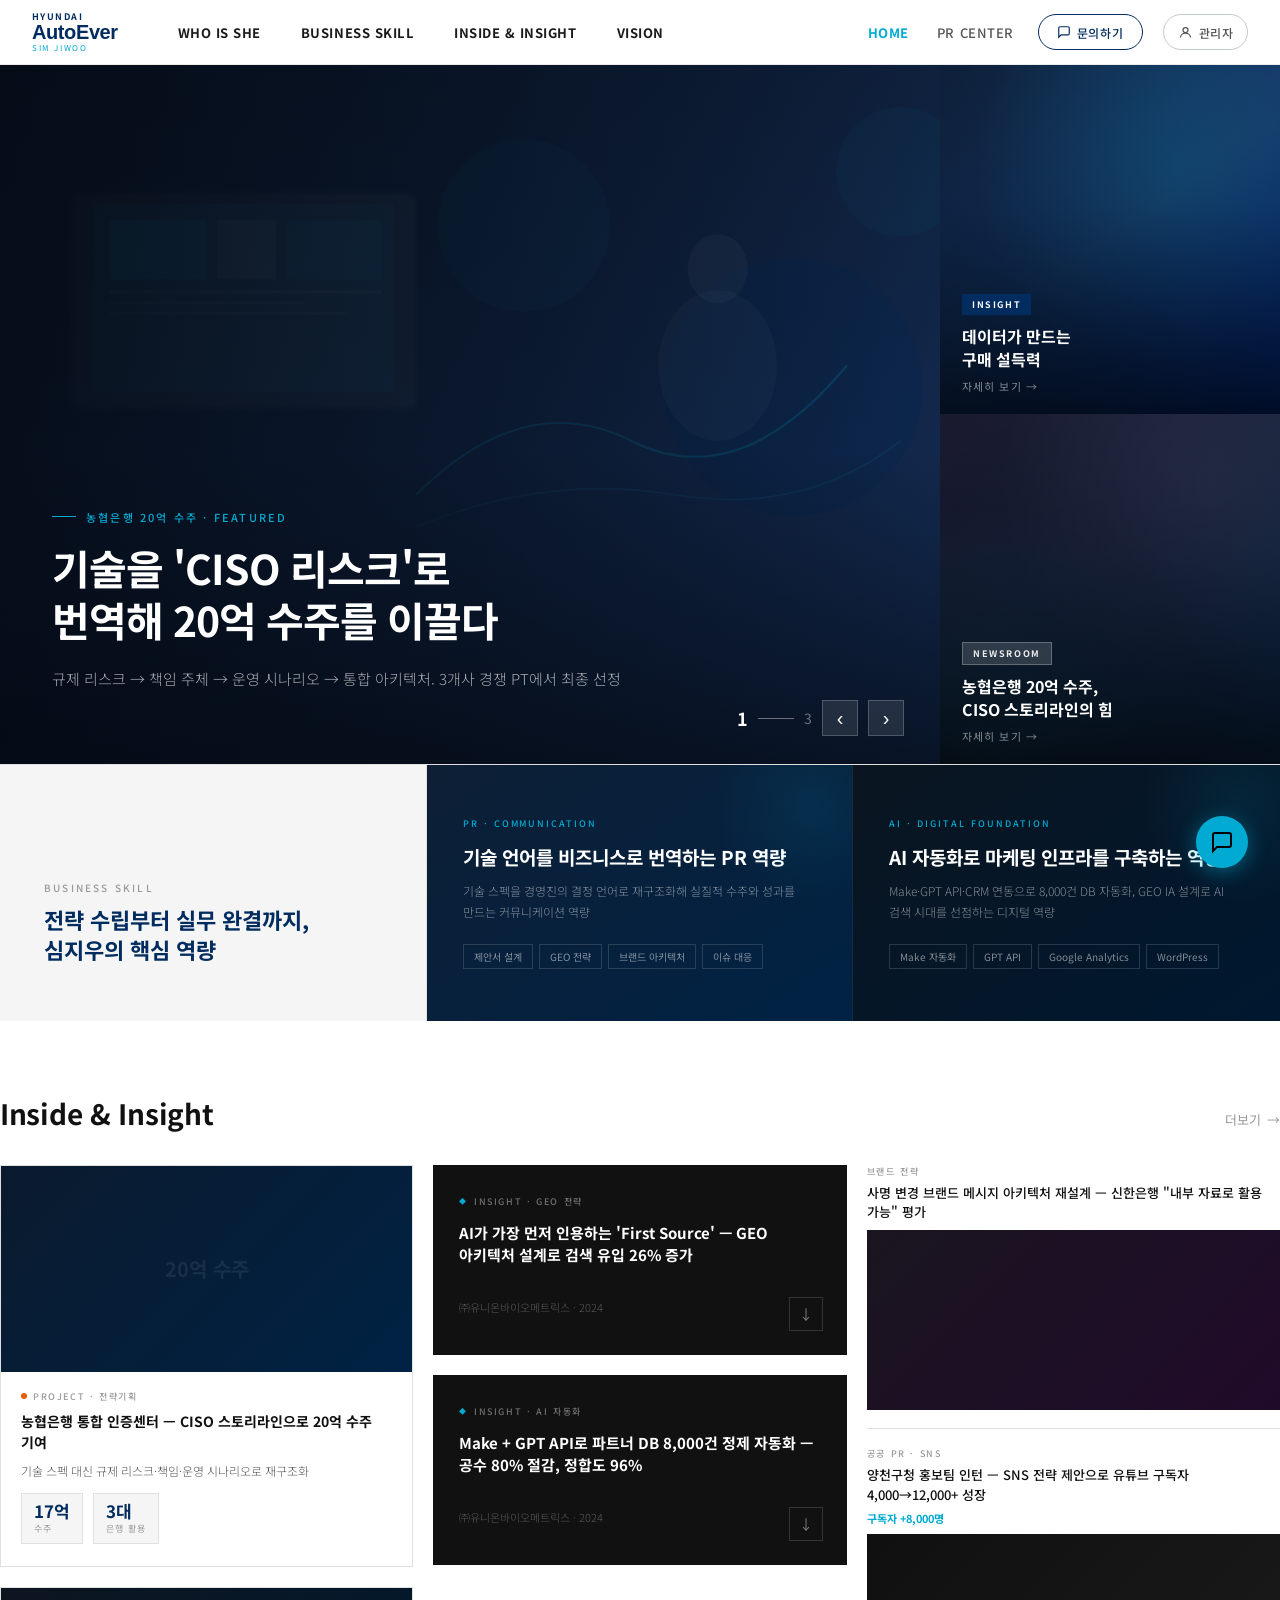
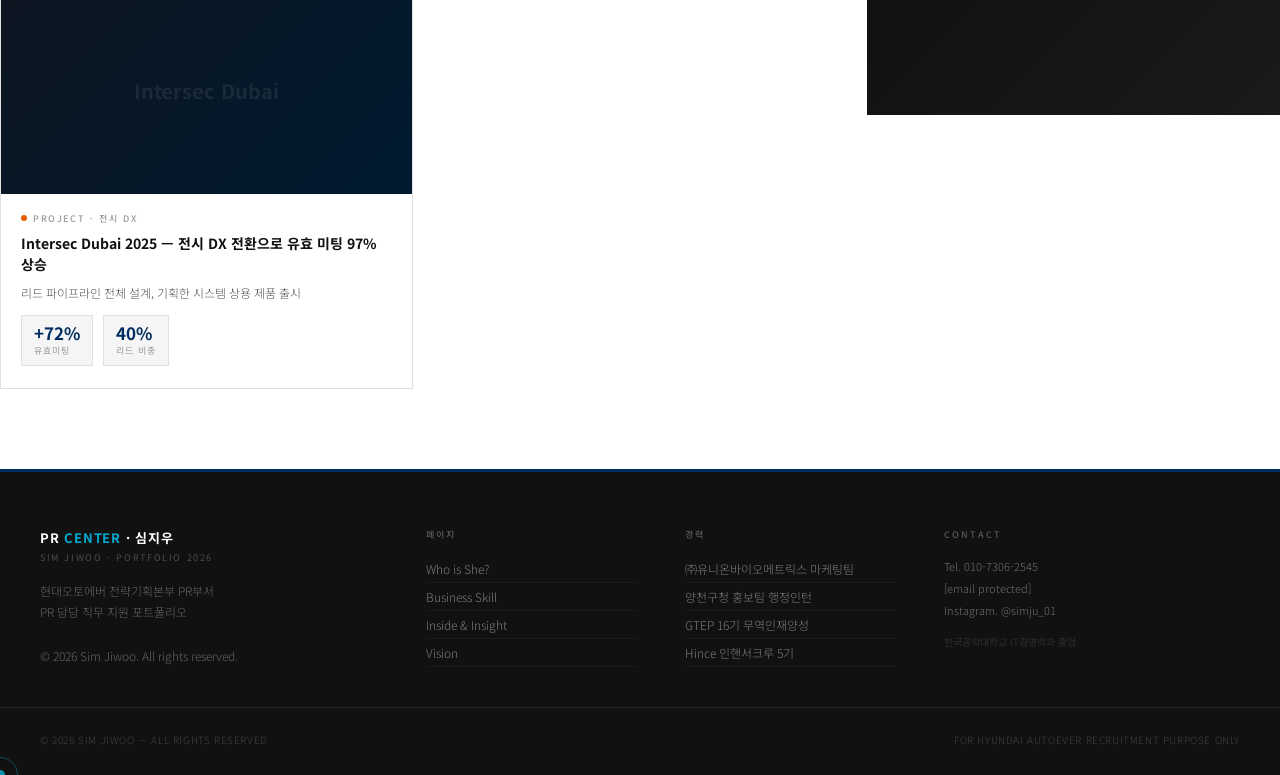
==== commit 3309e1ff: "Update index.html" ====
--- a/index.html
+++ b/index.html
@@ -3,7 +3,7 @@
 <head>
 <meta charset="UTF-8">
 <meta name="viewport" content="width=device-width, initial-scale=1.0">
-<title>심지우 · PR CENTER · 현대오토에버 2026</title>
+<title>현대오토에버 2026 · 심지우 포트폴리오</title>
 <link href="https://fonts.googleapis.com/css2?family=Noto+Sans+KR:wght@300;400;500;700&display=swap" rel="stylesheet">
 <link rel="stylesheet" href="css/style.css">
 <link rel="stylesheet" href="css/home.css">
@@ -1018,4 +1018,4 @@
 })();
 </script>
 </body>
-</html>+</html>
--- a/css/ae-hero.css
+++ b/css/ae-hero.css
@@ -468,3 +468,29 @@
 
 /* 히어로 아래 섹션들 */
 .ae-hero + * { margin-top: 0; }
+
+/* ════ GNB 관리자 버튼 ════ */
+.gu-admin-btn {
+  display: flex; align-items: center; gap: 6px;
+  height: 36px; padding: 0 14px; margin-left: 8px;
+  border: 1.5px solid rgba(0,44,95,.25);
+  background: transparent; border-radius: 20px;
+  font-size: 12px; font-weight: 500; color: #555;
+  font-family: 'Noto Sans KR', sans-serif;
+  letter-spacing: .04em; cursor: pointer;
+  transition: all .2s;
+}
+.gu-admin-btn:hover { border-color: #002C5F; color: #002C5F; background: rgba(0,44,95,.04); }
+.gu-admin-btn.active {
+  background: #002C5F; color: #fff;
+  border-color: #002C5F;
+}
+.gu-admin-btn.active:hover { background: #c8102e; border-color: #c8102e; }
+
+/* 툴바 완전 숨김 보장 */
+#cms-toolbar { display: none !important; }
+#cms-toolbar.show { display: flex !important; }
+
+/* floating 버튼 완전 숨김 */
+#cms-login-btn { display: none !important; }
+#cms-add-card-btn { bottom: 88px; right: 32px; }
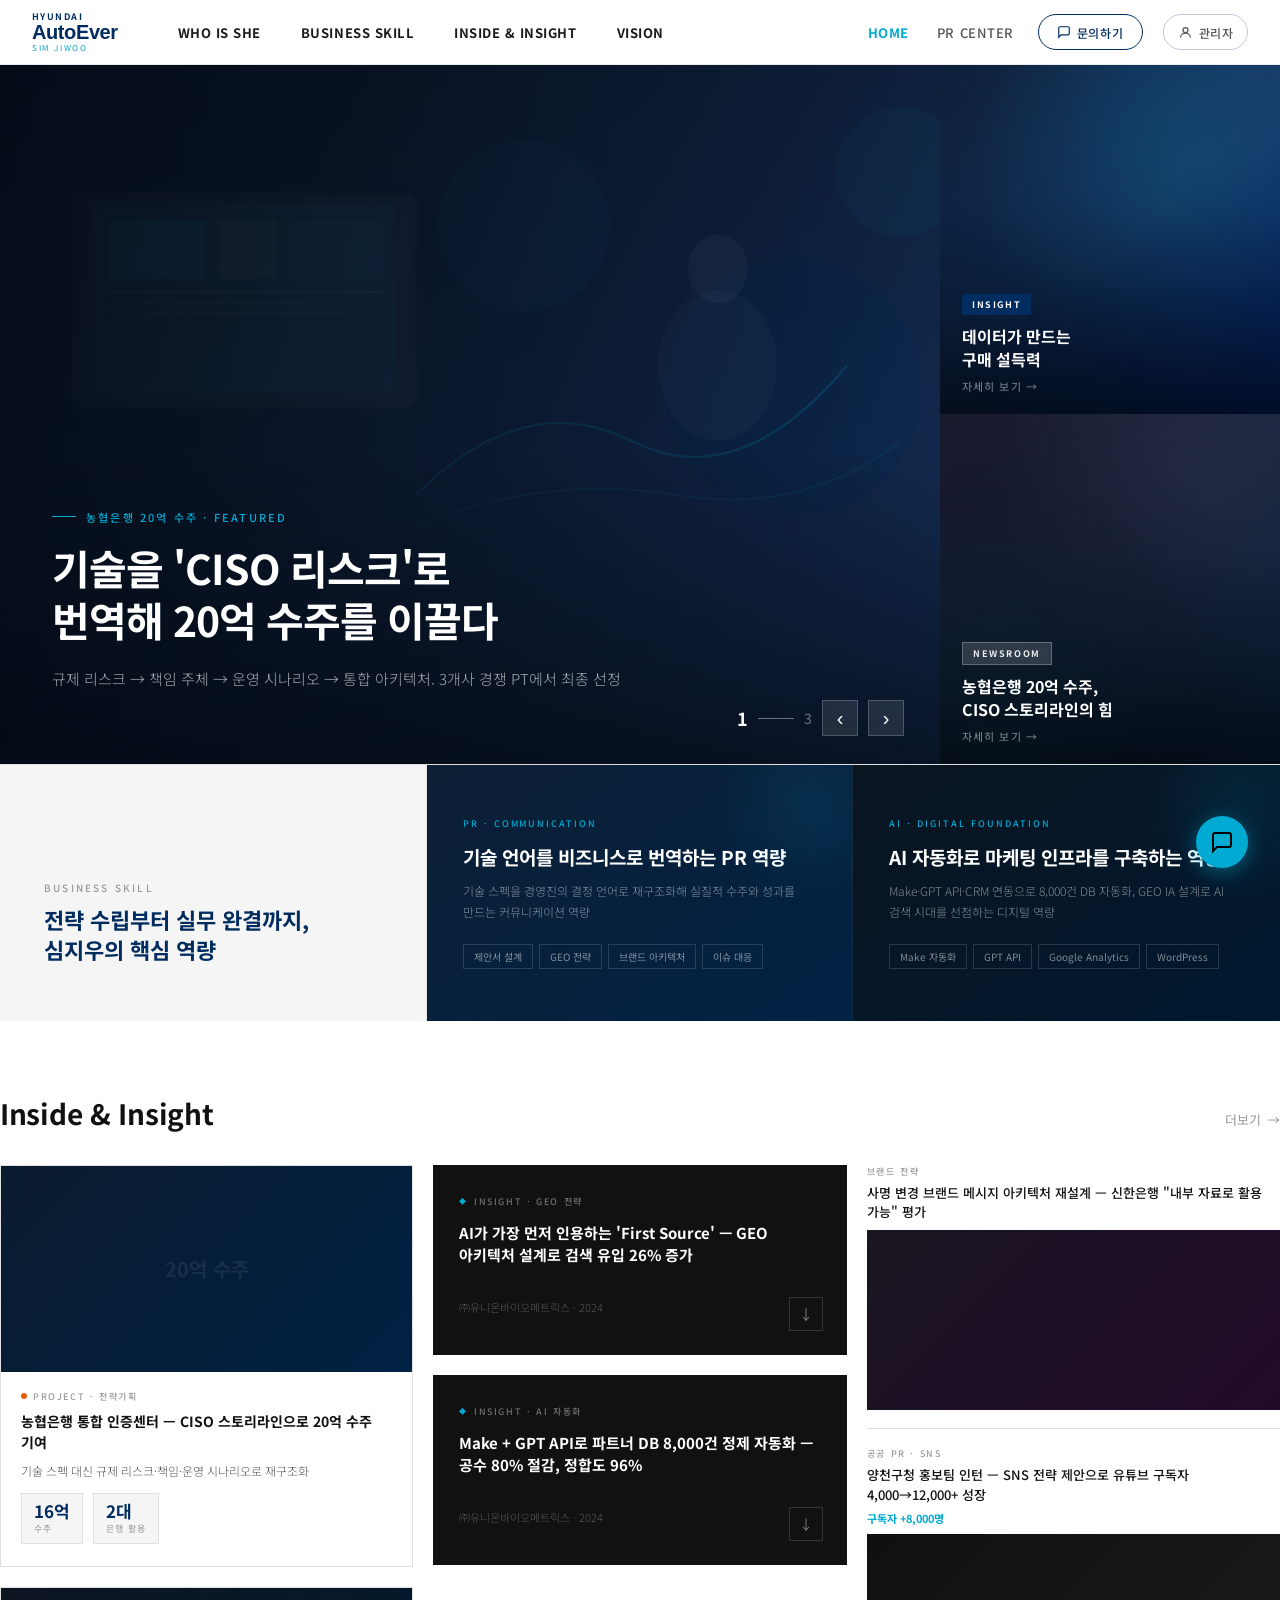
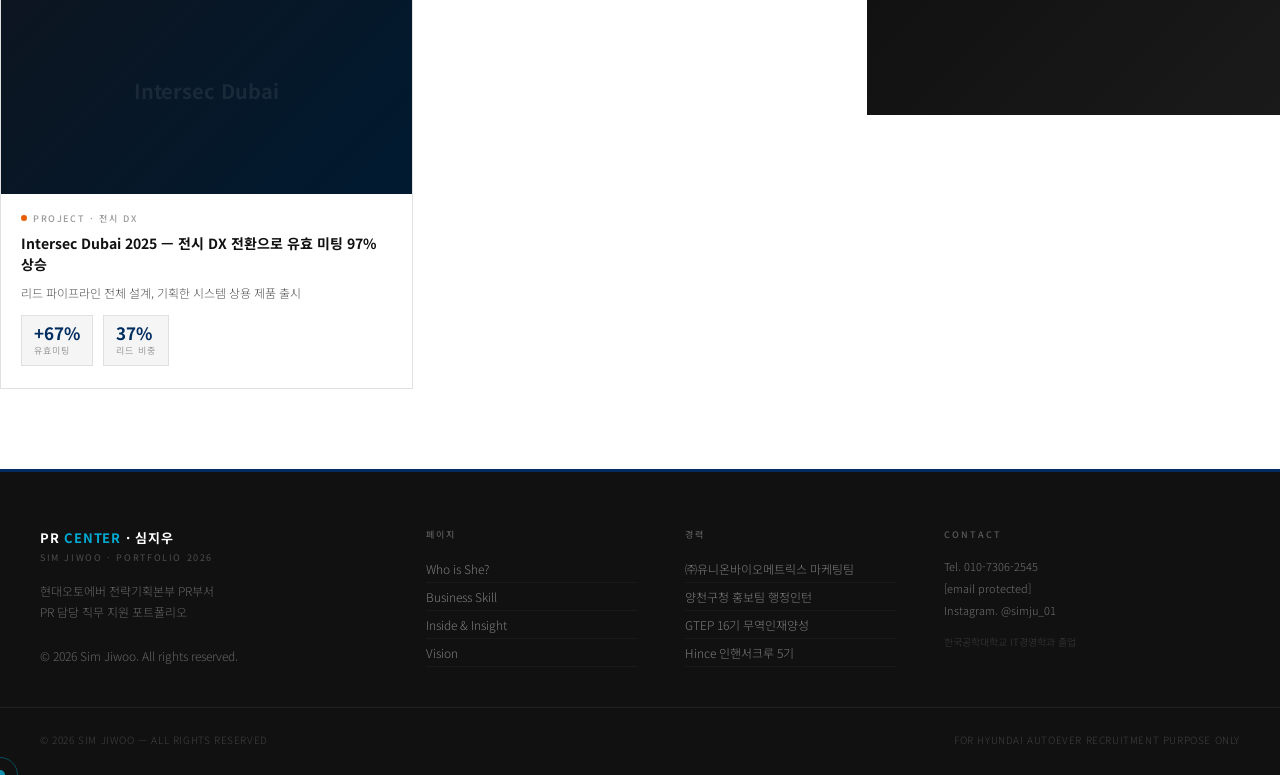
==== commit 91ab2155: "Add files via upload" ====
--- a/index.html
+++ b/index.html
@@ -3,7 +3,7 @@
 <head>
 <meta charset="UTF-8">
 <meta name="viewport" content="width=device-width, initial-scale=1.0">
-<title>현대오토에버 2026 · 심지우 포트폴리오</title>
+<title>심지우 · PR CENTER · 현대오토에버 2026</title>
 <link href="https://fonts.googleapis.com/css2?family=Noto+Sans+KR:wght@300;400;500;700&display=swap" rel="stylesheet">
 <link rel="stylesheet" href="css/style.css">
 <link rel="stylesheet" href="css/home.css">
@@ -975,6 +975,7 @@
 <script src="js/app.js"></script>
 <script src="js/animation.js"></script>
 <script src="js/cms.js"></script>
+<script src="js/cms-editor.js"></script>
 <script src="js/post.js"></script>
 <script src="js/chatbot.js"></script>
 <script>
@@ -1018,4 +1019,4 @@
 })();
 </script>
 </body>
-</html>
+</html>
